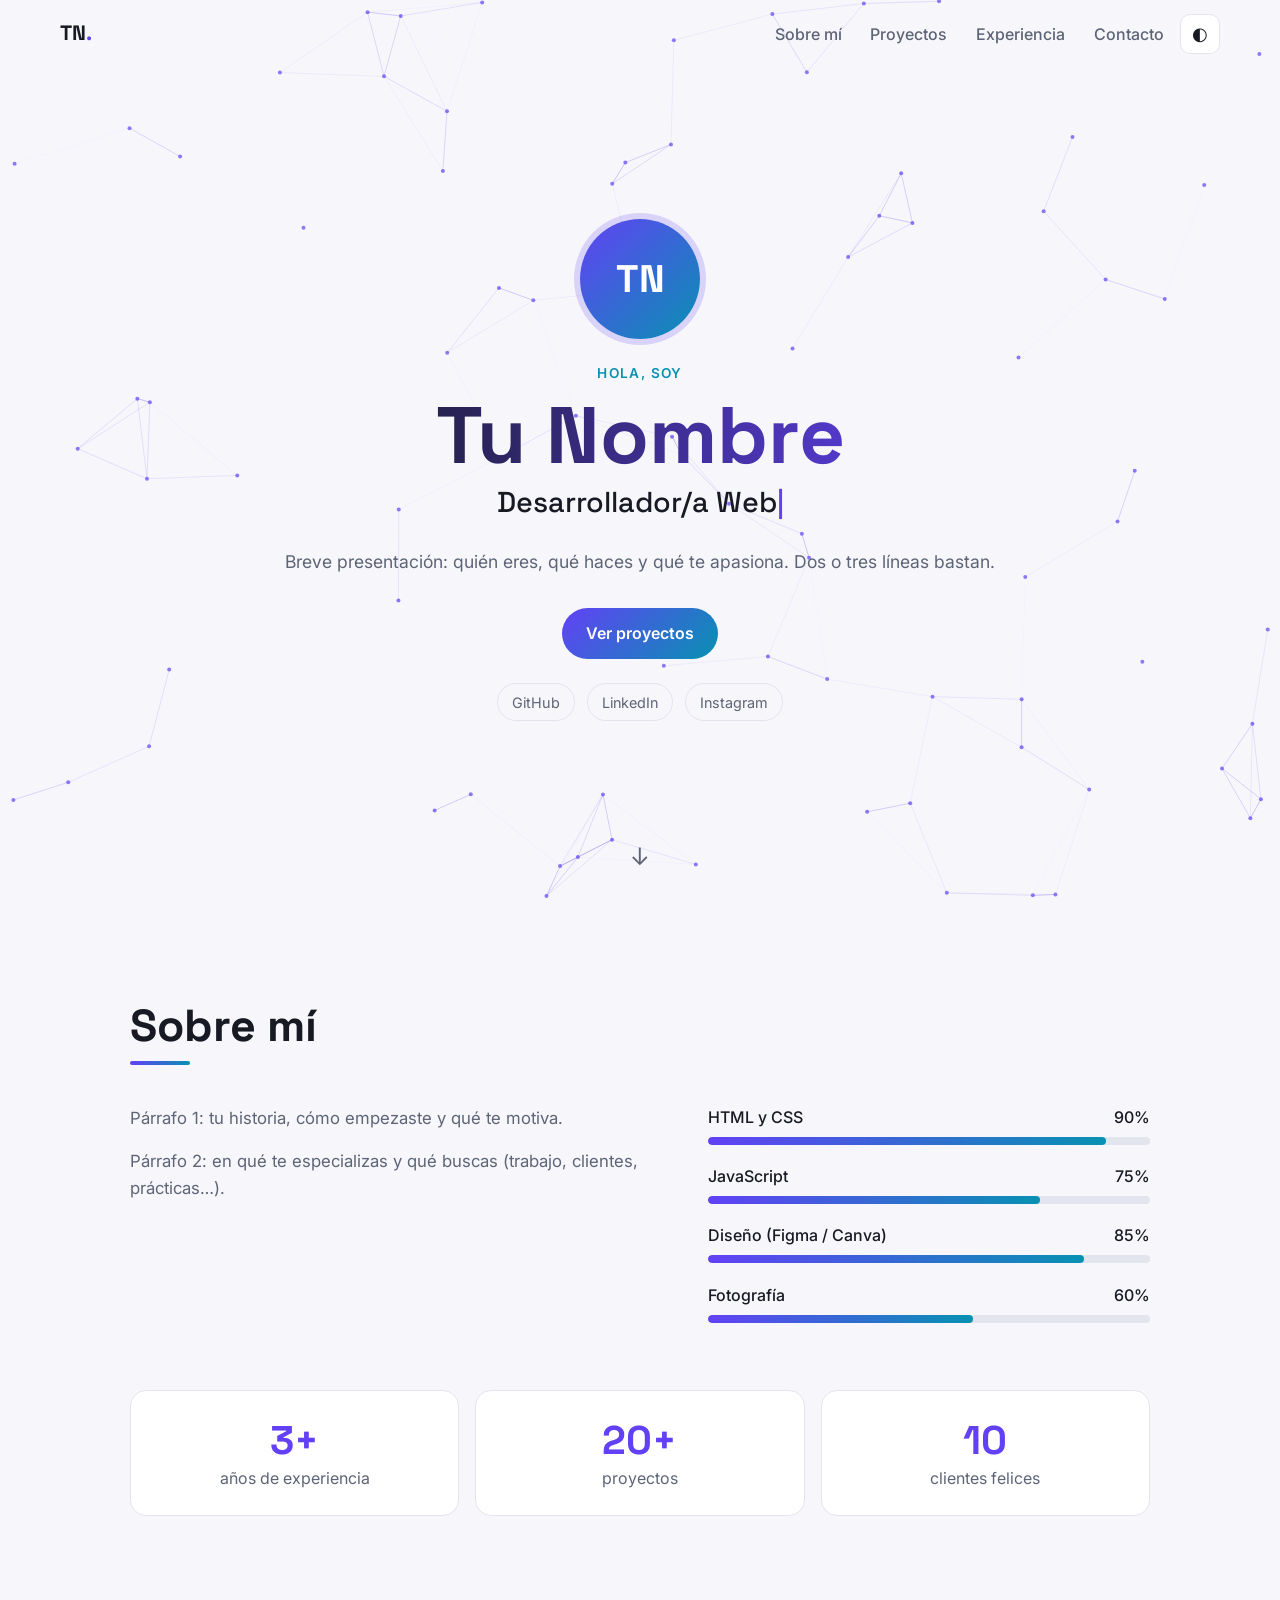
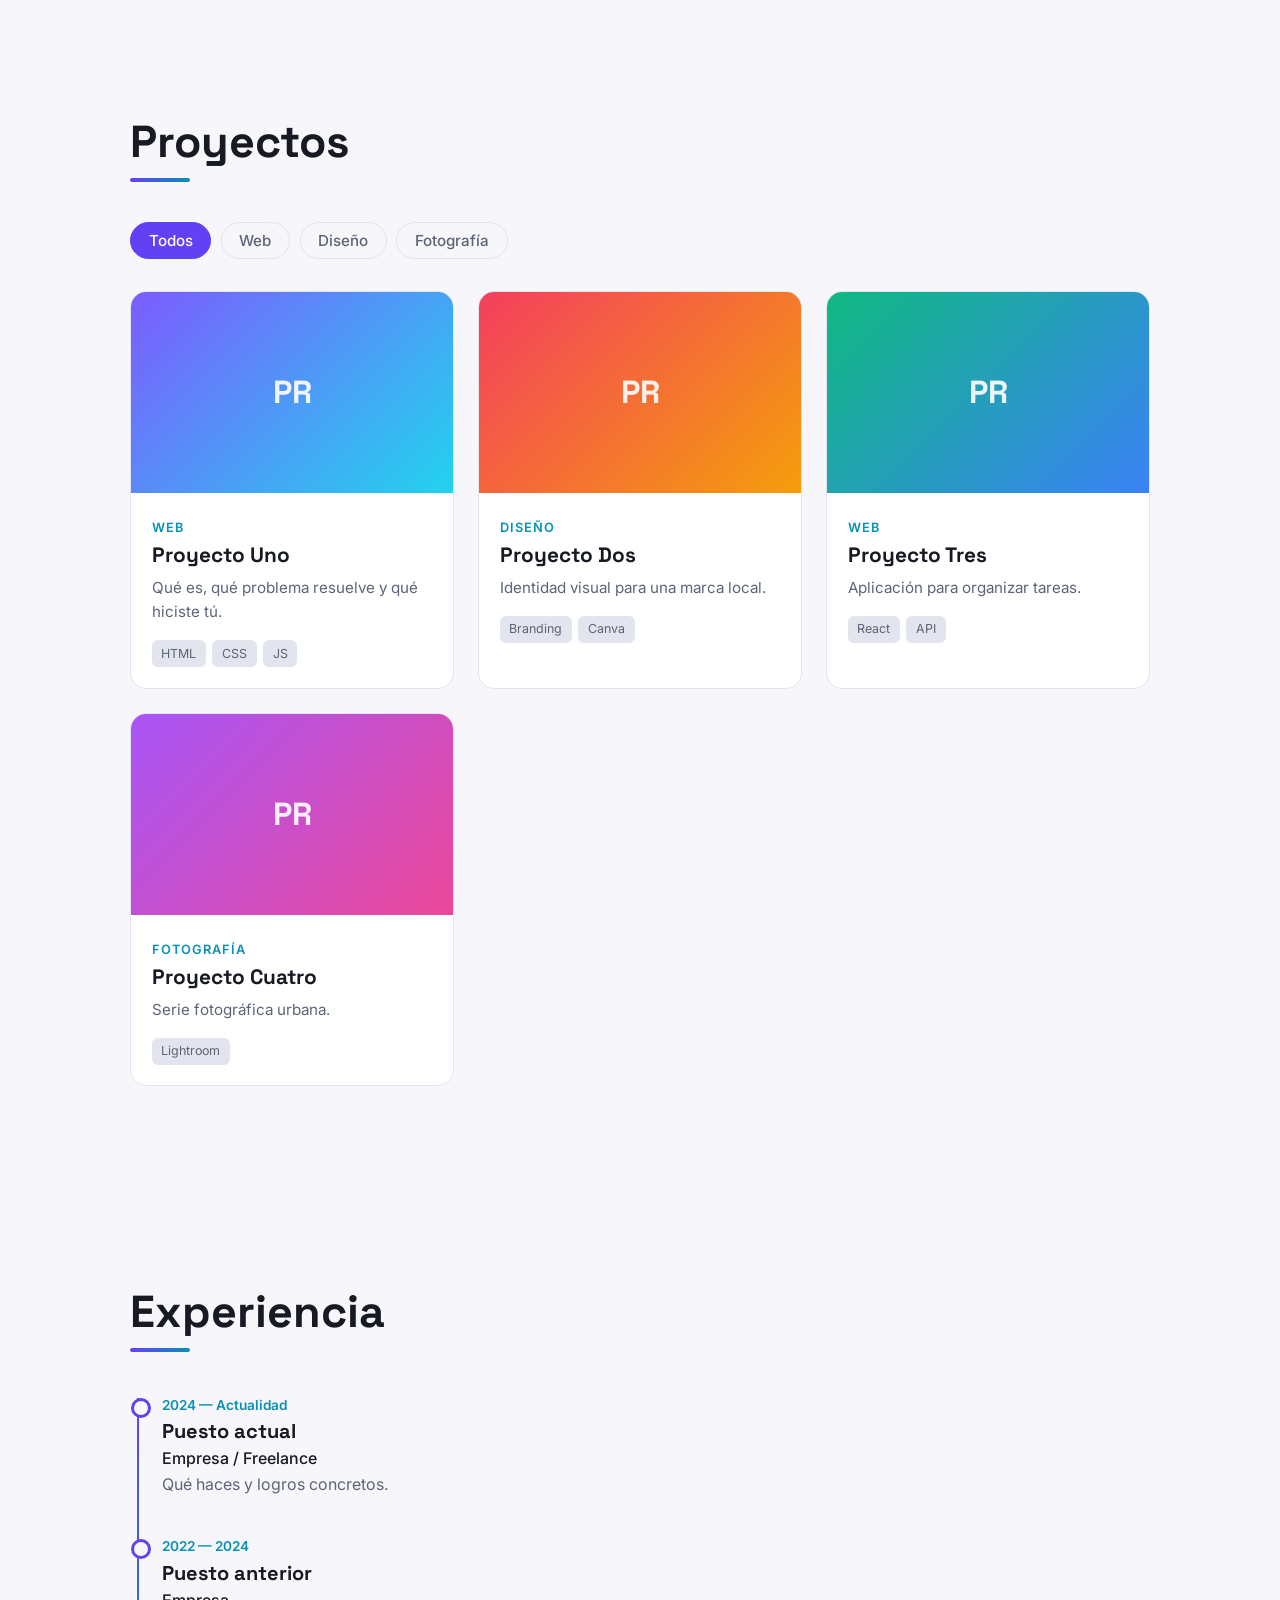
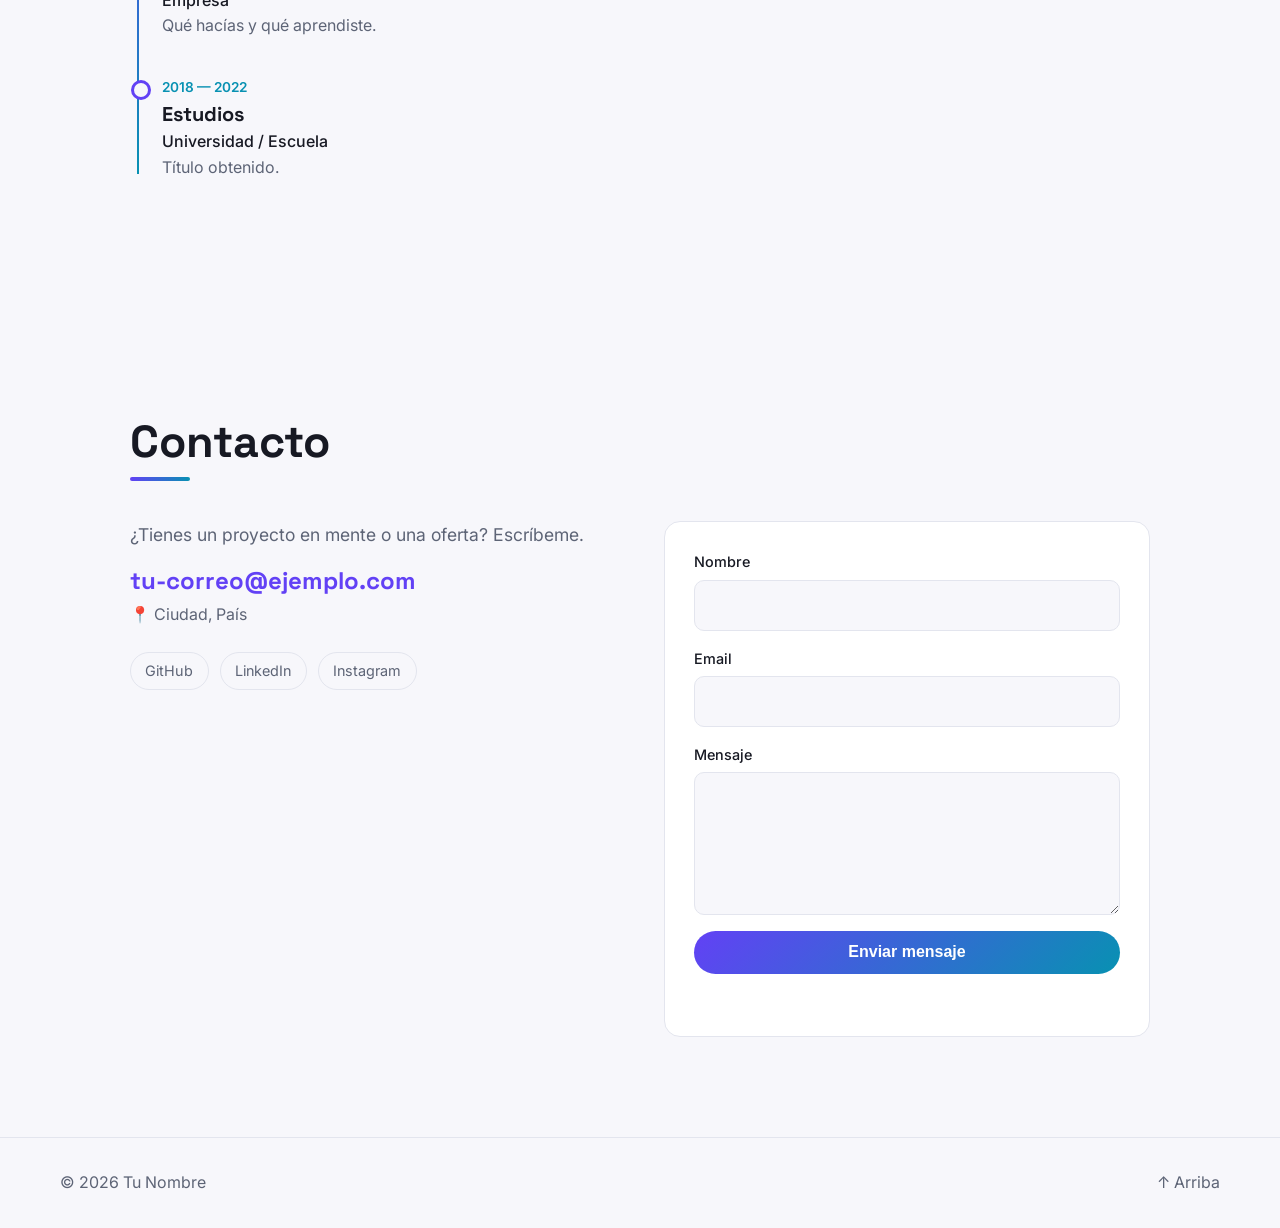
==== index.html @ 499dc5d8 "Arreglar nombres de archivos para GitHub Pages Co-Authored-By: Claude Opus 5.5 <noreply@anthropic.co" ====
<!doctype html>
<html lang="es">
<head>
  <meta charset="utf-8">
  <meta name="viewport" content="width=device-width, initial-scale=1">
  <title>Portfolio</title>
  <meta name="description" content="Portfolio personal">
  <link rel="preconnect" href="https://fonts.googleapis.com">
  <link rel="preconnect" href="https://fonts.gstatic.com" crossorigin>
  <link href="https://fonts.googleapis.com/css2?family=Space+Grotesk:wght@500;700&family=Inter:wght@400;500;600&display=swap" rel="stylesheet">
  <link rel="stylesheet" href="style.css">
</head>
<body>
  <div class="cursor-glow" aria-hidden="true"></div>
  <div class="progreso" aria-hidden="true"></div>

  <header class="nav">
    <a href="#inicio" class="logo" id="logo"></a>
    <nav>
      <button class="menu-btn" aria-label="Abrir menú" aria-expanded="false">☰</button>
      <ul class="links">
        <li><a href="#sobre">Sobre mí</a></li>
        <li><a href="#proyectos">Proyectos</a></li>
        <li><a href="#experiencia">Experiencia</a></li>
        <li><a href="#contacto">Contacto</a></li>
      </ul>
    </nav>
    <button class="tema" aria-label="Cambiar tema">◐</button>
  </header>

  <main>
    <section id="inicio" class="hero">
      <canvas id="particulas" aria-hidden="true"></canvas>
      <div class="hero-contenido">
        <div class="avatar" id="avatar"></div>
        <p class="saludo">Hola, soy</p>
        <h1 id="nombre"></h1>
        <h2 class="rol"><span id="escribiendo"></span><span class="cursor">|</span></h2>
        <p id="descripcion" class="lead"></p>
        <div class="botones">
          <a href="#proyectos" class="btn primario">Ver proyectos</a>
          <a href="#" id="btn-cv" class="btn" target="_blank" rel="noopener">Descargar CV</a>
        </div>
        <ul class="redes" id="redes-hero"></ul>
      </div>
      <a href="#sobre" class="scroll-abajo" aria-label="Bajar">↓</a>
    </section>

    <section id="sobre" class="seccion">
      <h2 class="titulo revelar">Sobre mí</h2>
      <div class="sobre-grid">
        <div id="sobre-texto" class="revelar"></div>
        <div class="habilidades revelar" id="habilidades"></div>
      </div>
      <div class="cifras" id="cifras"></div>
    </section>

    <section id="proyectos" class="seccion">
      <h2 class="titulo revelar">Proyectos</h2>
      <div class="filtros revelar" id="filtros"></div>
      <div class="proyectos" id="lista-proyectos"></div>
    </section>

    <section id="experiencia" class="seccion">
      <h2 class="titulo revelar">Experiencia</h2>
      <ol class="linea-tiempo" id="linea-tiempo"></ol>
    </section>

    <section id="contacto" class="seccion">
      <h2 class="titulo revelar">Contacto</h2>
      <div class="contacto-grid">
        <div class="revelar">
          <p class="lead">¿Tienes un proyecto en mente o una oferta? Escríbeme.</p>
          <p><a id="email-link" class="email"></a></p>
          <p id="ubicacion" class="muted"></p>
          <ul class="redes" id="redes-contacto"></ul>
        </div>
        <form id="formulario" class="formulario revelar">
          <label>Nombre<input name="nombre" required></label>
          <label>Email<input name="email" type="email" required></label>
          <label>Mensaje<textarea name="mensaje" rows="5" required></textarea></label>
          <button class="btn primario" type="submit">Enviar mensaje</button>
          <p class="estado" id="estado" role="status"></p>
        </form>
      </div>
    </section>
  </main>

  <footer class="pie">
    <p>© <span id="anio"></span> <span id="pie-nombre"></span></p>
    <a href="#inicio" aria-label="Volver arriba">↑ Arriba</a>
  </footer>

  <div class="modal" id="modal" hidden>
    <div class="modal-caja" role="dialog" aria-modal="true">
      <button class="cerrar" aria-label="Cerrar">✕</button>
      <div id="modal-contenido"></div>
    </div>
  </div>

  <script src="datos.js"></script>
  <script src="main.js"></script>
</body>
</html>
---- style.css ----
:root {
  --fondo: #0d0f14;
  --fondo-2: #151821;
  --borde: #262a36;
  --texto: #e8eaf0;
  --muted: #9aa0b0;
  --acento: #7c5cff;
  --acento-2: #22d3ee;
  --sombra: 0 10px 30px rgba(0, 0, 0, .35);
  --radio: 16px;
}
:root[data-theme="light"] {
  --fondo: #f7f7fb;
  --fondo-2: #ffffff;
  --borde: #e3e5ee;
  --texto: #171923;
  --muted: #5d6476;
  --acento: #6241f5;
  --acento-2: #0891b2;
  --sombra: 0 10px 30px rgba(20, 20, 60, .08);
}

* { box-sizing: border-box; margin: 0; padding: 0; }
html { scroll-behavior: smooth; scroll-padding-top: 70px; }
body {
  font-family: "Inter", system-ui, sans-serif;
  background: var(--fondo);
  color: var(--texto);
  line-height: 1.6;
  overflow-x: hidden;
  transition: background .3s, color .3s;
}
a { color: inherit; text-decoration: none; }
img { max-width: 100%; display: block; }
h1, h2, h3, .logo { font-family: "Space Grotesk", sans-serif; line-height: 1.15; }
.muted { color: var(--muted); }
.lead { font-size: 1.1rem; color: var(--muted); }

/* Brillo que sigue al ratón */
.cursor-glow {
  position: fixed; width: 500px; height: 500px; border-radius: 50%;
  background: radial-gradient(circle, color-mix(in srgb, var(--acento) 18%, transparent), transparent 65%);
  pointer-events: none; transform: translate(-50%, -50%); z-index: 0;
  left: -500px; top: -500px; transition: opacity .3s;
}
.progreso {
  position: fixed; top: 0; left: 0; height: 3px; width: 0; z-index: 100;
  background: linear-gradient(90deg, var(--acento), var(--acento-2));
}

/* Navegación */
.nav {
  position: fixed; top: 0; left: 0; right: 0; z-index: 50;
  display: flex; align-items: center; justify-content: space-between; gap: 1rem;
  padding: .9rem clamp(16px, 5vw, 60px);
  transition: background .3s, box-shadow .3s;
}
.nav.solida {
  background: color-mix(in srgb, var(--fondo) 85%, transparent);
  backdrop-filter: blur(12px);
  box-shadow: 0 1px 0 var(--borde);
}
.logo { font-weight: 700; font-size: 1.3rem; }
.logo span { color: var(--acento); }
.links { display: flex; gap: 1.8rem; list-style: none; }
.links a { color: var(--muted); font-weight: 500; position: relative; transition: color .2s; }
.links a::after {
  content: ""; position: absolute; left: 0; bottom: -4px; width: 0; height: 2px;
  background: var(--acento); transition: width .25s;
}
.links a:hover, .links a.activo { color: var(--texto); }
.links a:hover::after, .links a.activo::after { width: 100%; }
nav { margin-left: auto; }
.menu-btn, .tema {
  background: var(--fondo-2); border: 1px solid var(--borde); color: var(--texto);
  width: 40px; height: 40px; border-radius: 10px; cursor: pointer; font-size: 1.1rem;
}
.menu-btn { display: none; }

/* Portada */
.hero {
  min-height: 100vh; min-height: 100svh; position: relative;
  display: grid; place-items: center; text-align: center;
  padding: 100px 16px 60px;
}
#particulas { position: absolute; inset: 0; width: 100%; height: 100%; }
.hero-contenido { position: relative; max-width: 760px; z-index: 1; }
.avatar {
  width: 120px; height: 120px; margin: 0 auto 1.5rem; border-radius: 50%;
  display: grid; place-items: center; font: 700 2.4rem "Space Grotesk", sans-serif; color: #fff;
  background: linear-gradient(135deg, var(--acento), var(--acento-2));
  box-shadow: 0 0 0 6px color-mix(in srgb, var(--acento) 20%, transparent);
  overflow: hidden; animation: flotar 6s ease-in-out infinite;
}
.avatar img { width: 100%; height: 100%; object-fit: cover; }
@keyframes flotar { 50% { transform: translateY(-10px); } }
.saludo { color: var(--acento-2); font-weight: 600; letter-spacing: .1em; text-transform: uppercase; font-size: .85rem; }
.hero h1 {
  font-size: clamp(2.6rem, 8vw, 5rem); margin: .3rem 0;
  background: linear-gradient(90deg, var(--texto), var(--acento), var(--acento-2), var(--texto));
  background-size: 300% 100%;
  -webkit-background-clip: text; background-clip: text; color: transparent;
  animation: degradado 8s linear infinite;
}
@keyframes degradado { to { background-position: 300% 0; } }
.rol { font-size: clamp(1.2rem, 3.5vw, 1.8rem); font-weight: 500; color: var(--texto); min-height: 1.6em; margin-bottom: 1rem; }
.cursor { color: var(--acento); animation: parpadeo 1s steps(1) infinite; }
@keyframes parpadeo { 50% { opacity: 0; } }
.botones { display: flex; gap: 1rem; justify-content: center; flex-wrap: wrap; margin: 2rem 0 1.5rem; }
.btn {
  display: inline-block; padding: .8rem 1.5rem; border-radius: 999px; font-weight: 600;
  border: 1px solid var(--borde); background: var(--fondo-2); color: var(--texto);
  cursor: pointer; font-size: 1rem; transition: transform .2s, box-shadow .2s;
}
.btn:hover { transform: translateY(-2px); box-shadow: var(--sombra); }
.btn.primario { background: linear-gradient(135deg, var(--acento), var(--acento-2)); border: 0; color: #fff; }
.redes { display: flex; gap: .7rem; justify-content: center; flex-wrap: wrap; list-style: none; }
.redes a {
  display: inline-block; padding: .4rem .9rem; border: 1px solid var(--borde); border-radius: 999px;
  color: var(--muted); font-size: .9rem; transition: all .2s;
}
.redes a:hover { color: var(--texto); border-color: var(--acento); }
.scroll-abajo {
  position: absolute; bottom: 24px; left: 50%; translate: -50% 0; font-size: 1.5rem; color: var(--muted);
  animation: rebote 2s infinite;
}
@keyframes rebote { 50% { transform: translateY(8px); } }

/* Secciones */
.seccion { position: relative; max-width: 1100px; margin: 0 auto; padding: 100px clamp(16px, 5vw, 40px); }
.titulo { font-size: clamp(2rem, 5vw, 2.8rem); margin-bottom: 2.5rem; }
.titulo::after {
  content: ""; display: block; width: 60px; height: 4px; border-radius: 4px; margin-top: .6rem;
  background: linear-gradient(90deg, var(--acento), var(--acento-2));
}
.revelar { opacity: 0; transform: translateY(30px); transition: opacity .7s ease, transform .7s ease; }
.revelar.visible { opacity: 1; transform: none; }

.sobre-grid { display: grid; grid-template-columns: 1.2fr 1fr; gap: 3rem; }
#sobre-texto p { margin-bottom: 1rem; color: var(--muted); font-size: 1.05rem; }
.habilidad { margin-bottom: 1.2rem; }
.habilidad-cab { display: flex; justify-content: space-between; font-weight: 500; margin-bottom: .4rem; }
.barra { height: 8px; background: var(--borde); border-radius: 8px; overflow: hidden; }
.barra span {
  display: block; height: 100%; width: 0; border-radius: 8px;
  background: linear-gradient(90deg, var(--acento), var(--acento-2));
  transition: width 1.4s cubic-bezier(.2, .8, .2, 1);
}
.cifras { display: grid; grid-template-columns: repeat(auto-fit, minmax(180px, 1fr)); gap: 1rem; margin-top: 3rem; }
.cifra {
  background: var(--fondo-2); border: 1px solid var(--borde); border-radius: var(--radio);
  padding: 1.5rem; text-align: center;
}
.cifra strong { display: block; font: 700 2.5rem "Space Grotesk", sans-serif; color: var(--acento); }
.cifra span { color: var(--muted); }

/* Proyectos */
.filtros { display: flex; gap: .6rem; flex-wrap: wrap; margin-bottom: 2rem; }
.filtro {
  padding: .5rem 1.1rem; border-radius: 999px; border: 1px solid var(--borde);
  background: transparent; color: var(--muted); cursor: pointer; font: 500 .95rem "Inter", sans-serif; transition: all .2s;
}
.filtro:hover { color: var(--texto); }
.filtro.activo { background: var(--acento); border-color: var(--acento); color: #fff; }
.proyectos { display: grid; grid-template-columns: repeat(auto-fill, minmax(300px, 1fr)); gap: 1.5rem; }
.tarjeta {
  background: var(--fondo-2); border: 1px solid var(--borde); border-radius: var(--radio);
  overflow: hidden; cursor: pointer; transition: transform .3s, box-shadow .3s, border-color .3s, opacity .4s;
  transform-style: preserve-3d;
}
.tarjeta:hover { box-shadow: var(--sombra); border-color: color-mix(in srgb, var(--acento) 50%, var(--borde)); }
.tarjeta.oculta { display: none; }
.tarjeta-img { aspect-ratio: 16 / 10; overflow: hidden; position: relative; }
.tarjeta-img img { width: 100%; height: 100%; object-fit: cover; transition: transform .5s; }
.tarjeta:hover .tarjeta-img img { transform: scale(1.06); }
.placeholder {
  width: 100%; height: 100%; display: grid; place-items: center;
  font: 700 2rem "Space Grotesk", sans-serif; color: rgba(255,255,255,.9);
}
.tarjeta-cuerpo { padding: 1.3rem; }
.tarjeta-cuerpo .cat { font-size: .8rem; color: var(--acento-2); font-weight: 600; text-transform: uppercase; letter-spacing: .08em; }
.tarjeta-cuerpo h3 { font-size: 1.3rem; margin: .3rem 0 .5rem; }
.tarjeta-cuerpo p { color: var(--muted); font-size: .95rem; }
.etiquetas { display: flex; gap: .4rem; flex-wrap: wrap; margin-top: 1rem; list-style: none; }
.etiquetas li { font-size: .78rem; padding: .2rem .6rem; border-radius: 6px; background: var(--borde); color: var(--muted); }

/* Línea de tiempo */
.linea-tiempo { list-style: none; position: relative; padding-left: 2rem; }
.linea-tiempo::before {
  content: ""; position: absolute; left: 7px; top: 6px; bottom: 6px; width: 2px;
  background: linear-gradient(var(--acento), var(--acento-2));
}
.hito { position: relative; margin-bottom: 2.2rem; }
.hito::before {
  content: ""; position: absolute; left: calc(-2rem + 1px); top: 6px; width: 14px; height: 14px;
  border-radius: 50%; background: var(--fondo); border: 3px solid var(--acento);
}
.hito .fecha { font-size: .85rem; color: var(--acento-2); font-weight: 600; }
.hito h3 { font-size: 1.25rem; margin: .2rem 0; }
.hito .lugar { color: var(--texto); font-weight: 500; }
.hito p { color: var(--muted); }

/* Contacto */
.contacto-grid { display: grid; grid-template-columns: 1fr 1fr; gap: 3rem; }
.contacto-grid .redes { justify-content: flex-start; margin-top: 1.5rem; }
.email { font: 700 clamp(1.1rem, 3vw, 1.5rem) "Space Grotesk", sans-serif; color: var(--acento); word-break: break-all; margin: 1rem 0 .4rem; display: inline-block; }
.formulario { display: grid; gap: 1rem; background: var(--fondo-2); border: 1px solid var(--borde); padding: 1.8rem; border-radius: var(--radio); }
.formulario label { display: grid; gap: .4rem; font-weight: 500; font-size: .9rem; }
.formulario input, .formulario textarea {
  width: 100%; padding: .8rem 1rem; border-radius: 10px; border: 1px solid var(--borde);
  background: var(--fondo); color: var(--texto); font: inherit; resize: vertical;
}
.formulario input:focus, .formulario textarea:focus { outline: 2px solid var(--acento); border-color: transparent; }
.estado { font-size: .9rem; color: var(--acento-2); min-height: 1.2em; }

.pie {
  display: flex; justify-content: space-between; flex-wrap: wrap; gap: 1rem;
  padding: 2rem clamp(16px, 5vw, 60px); border-top: 1px solid var(--borde); color: var(--muted);
}

/* Modal */
.modal {
  position: fixed; inset: 0; z-index: 200; background: rgba(0,0,0,.65); backdrop-filter: blur(6px);
  display: grid; place-items: center; padding: 16px; animation: aparecer .25s;
}
.modal[hidden] { display: none; }
.modal-caja {
  background: var(--fondo-2); border: 1px solid var(--borde); border-radius: var(--radio);
  max-width: 700px; width: 100%; max-height: 90vh; overflow: auto; position: relative; animation: subir .3s;
}
.modal-caja .tarjeta-img { aspect-ratio: 16/9; }
.modal-caja .tarjeta-cuerpo { padding: 1.8rem; }
.modal-caja .botones { justify-content: flex-start; margin: 1.5rem 0 0; }
.cerrar {
  position: absolute; top: 12px; right: 12px; z-index: 2; width: 36px; height: 36px; border-radius: 50%;
  border: 0; background: rgba(0,0,0,.5); color: #fff; cursor: pointer; font-size: 1rem;
}
@keyframes aparecer { from { opacity: 0; } }
@keyframes subir { from { transform: translateY(30px); opacity: 0; } }

/* Móvil */
@media (max-width: 800px) {
  .menu-btn { display: block; }
  .links {
    position: absolute; top: 100%; left: 16px; right: 16px; flex-direction: column; gap: 0;
    background: var(--fondo-2); border: 1px solid var(--borde); border-radius: var(--radio);
    padding: .5rem; box-shadow: var(--sombra); display: none;
  }
  .links.abierto { display: flex; }
  .links a { display: block; padding: .8rem 1rem; }
  .links a::after { display: none; }
  .sobre-grid, .contacto-grid { grid-template-columns: 1fr; gap: 2rem; }
  .proyectos { grid-template-columns: 1fr; }
  .cursor-glow { display: none; }
}

@media (prefers-reduced-motion: reduce) {
  *, *::before, *::after { animation: none !important; transition: none !important; }
  .revelar { opacity: 1; transform: none; }
}
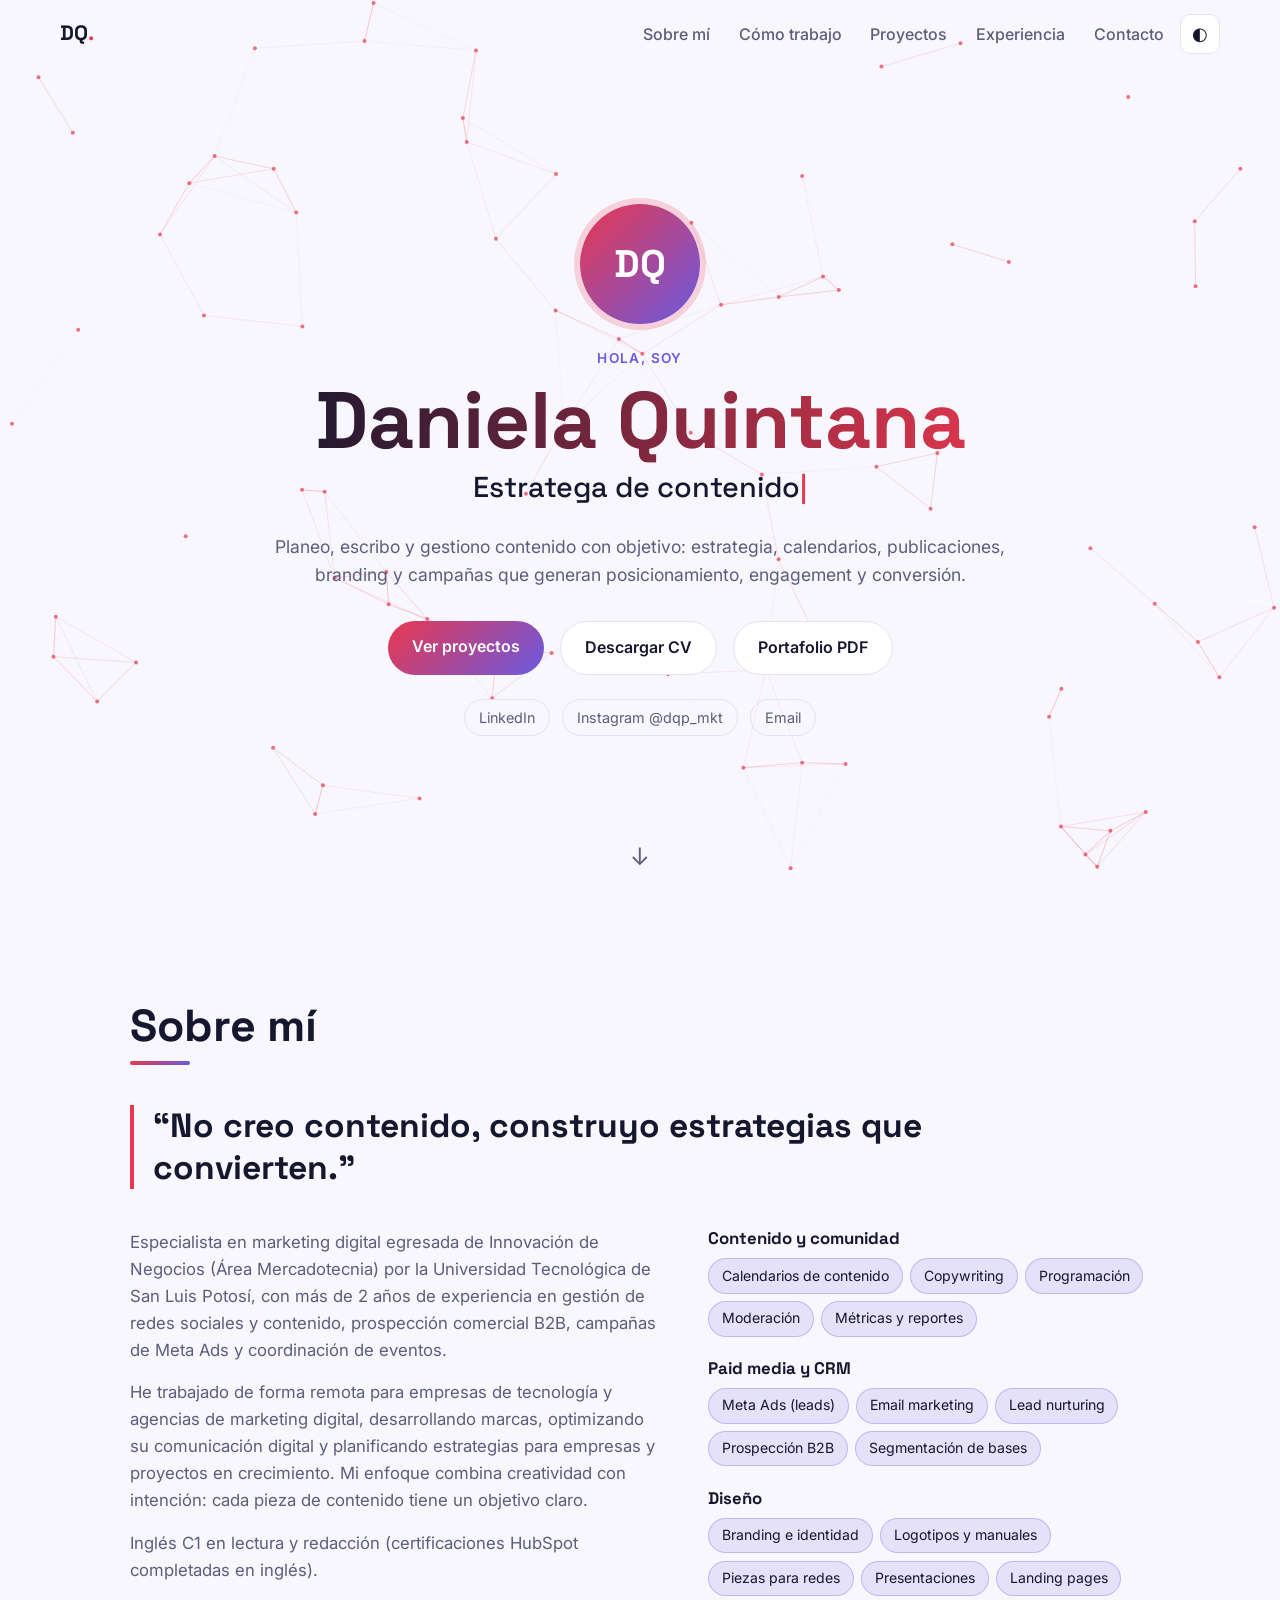
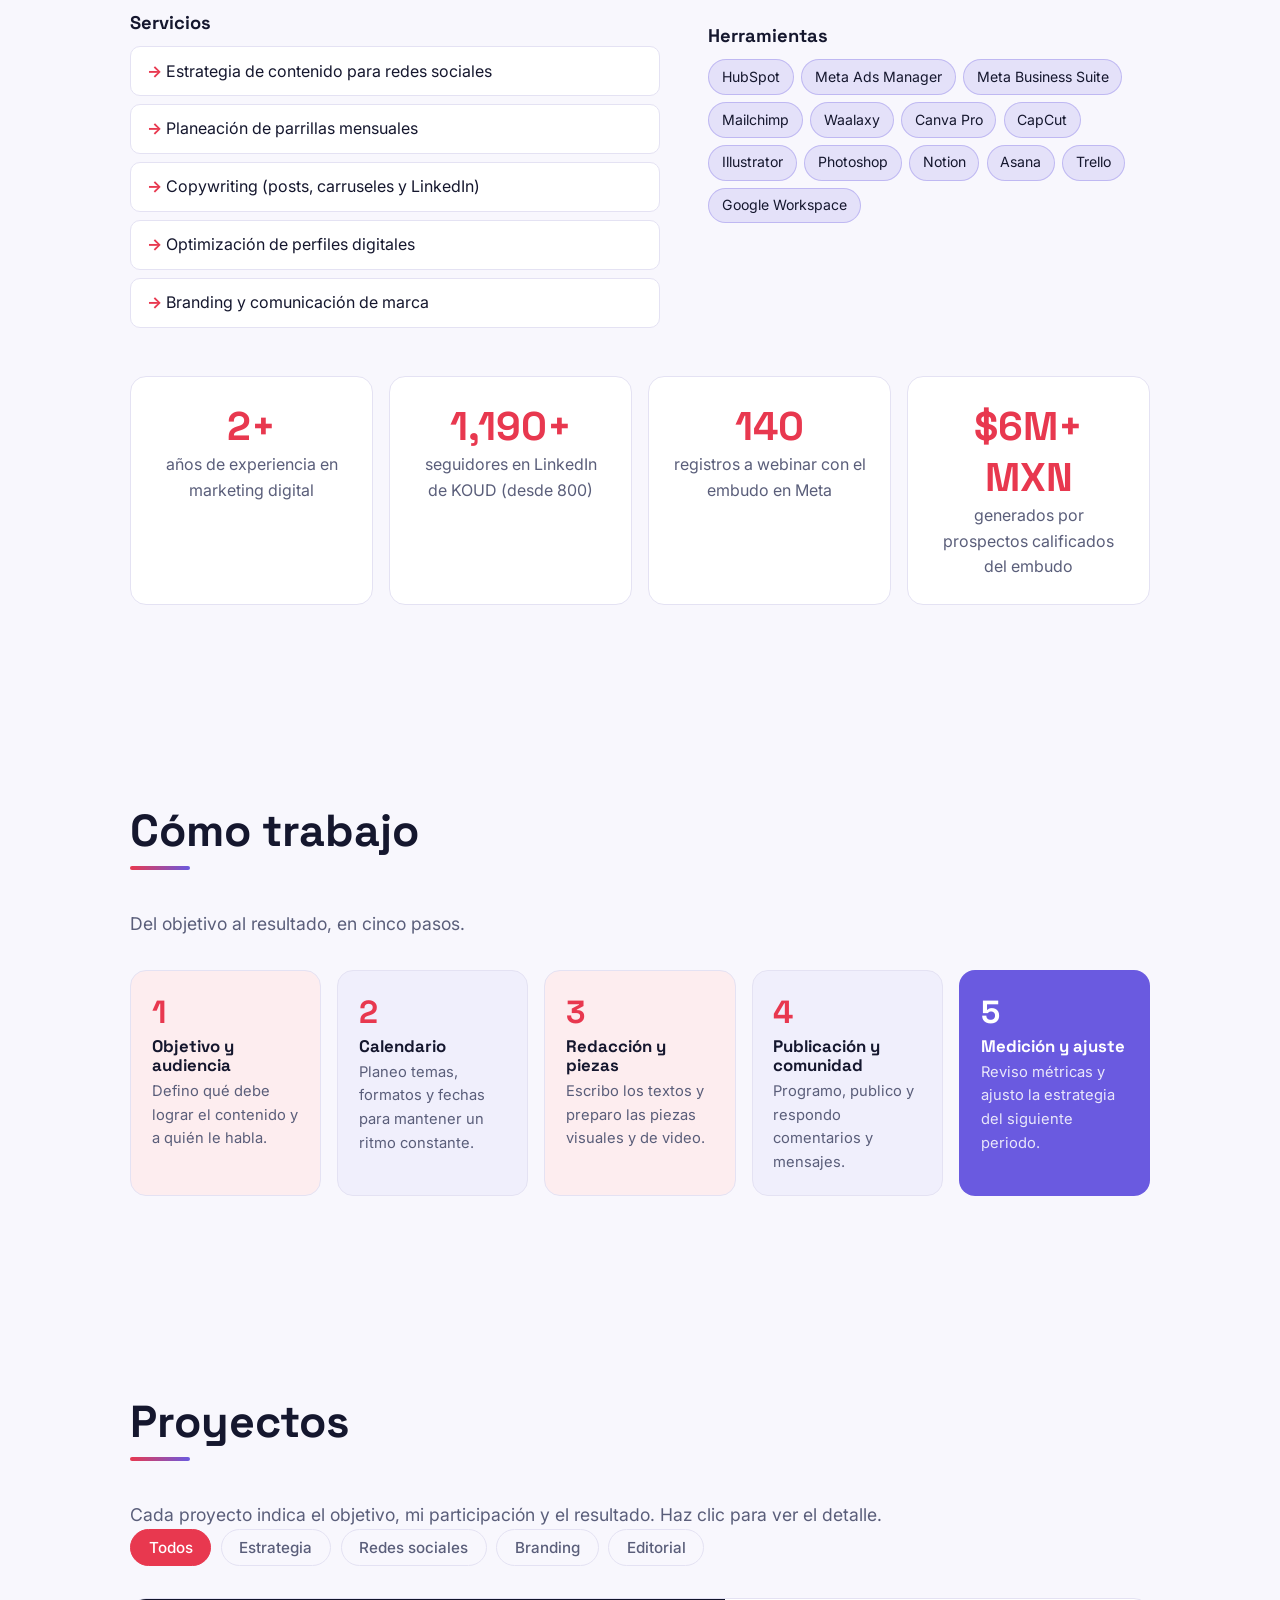
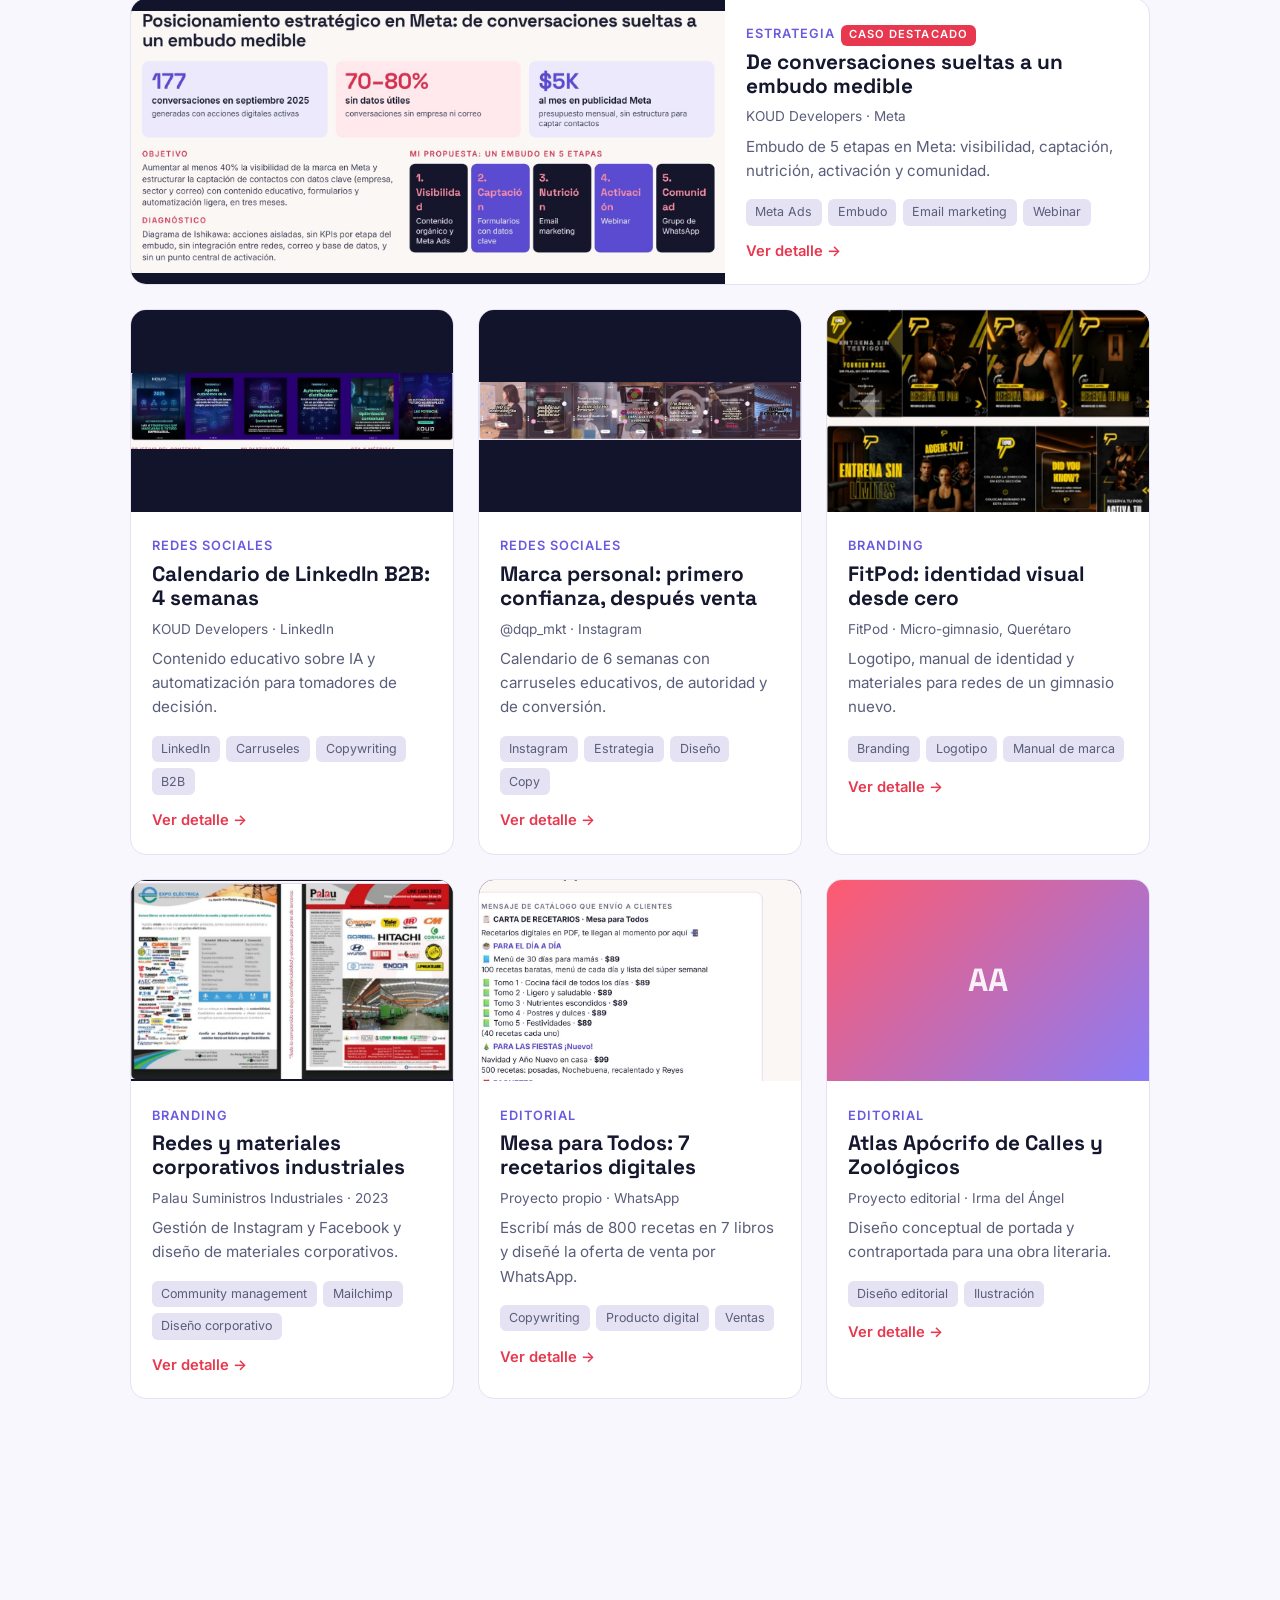
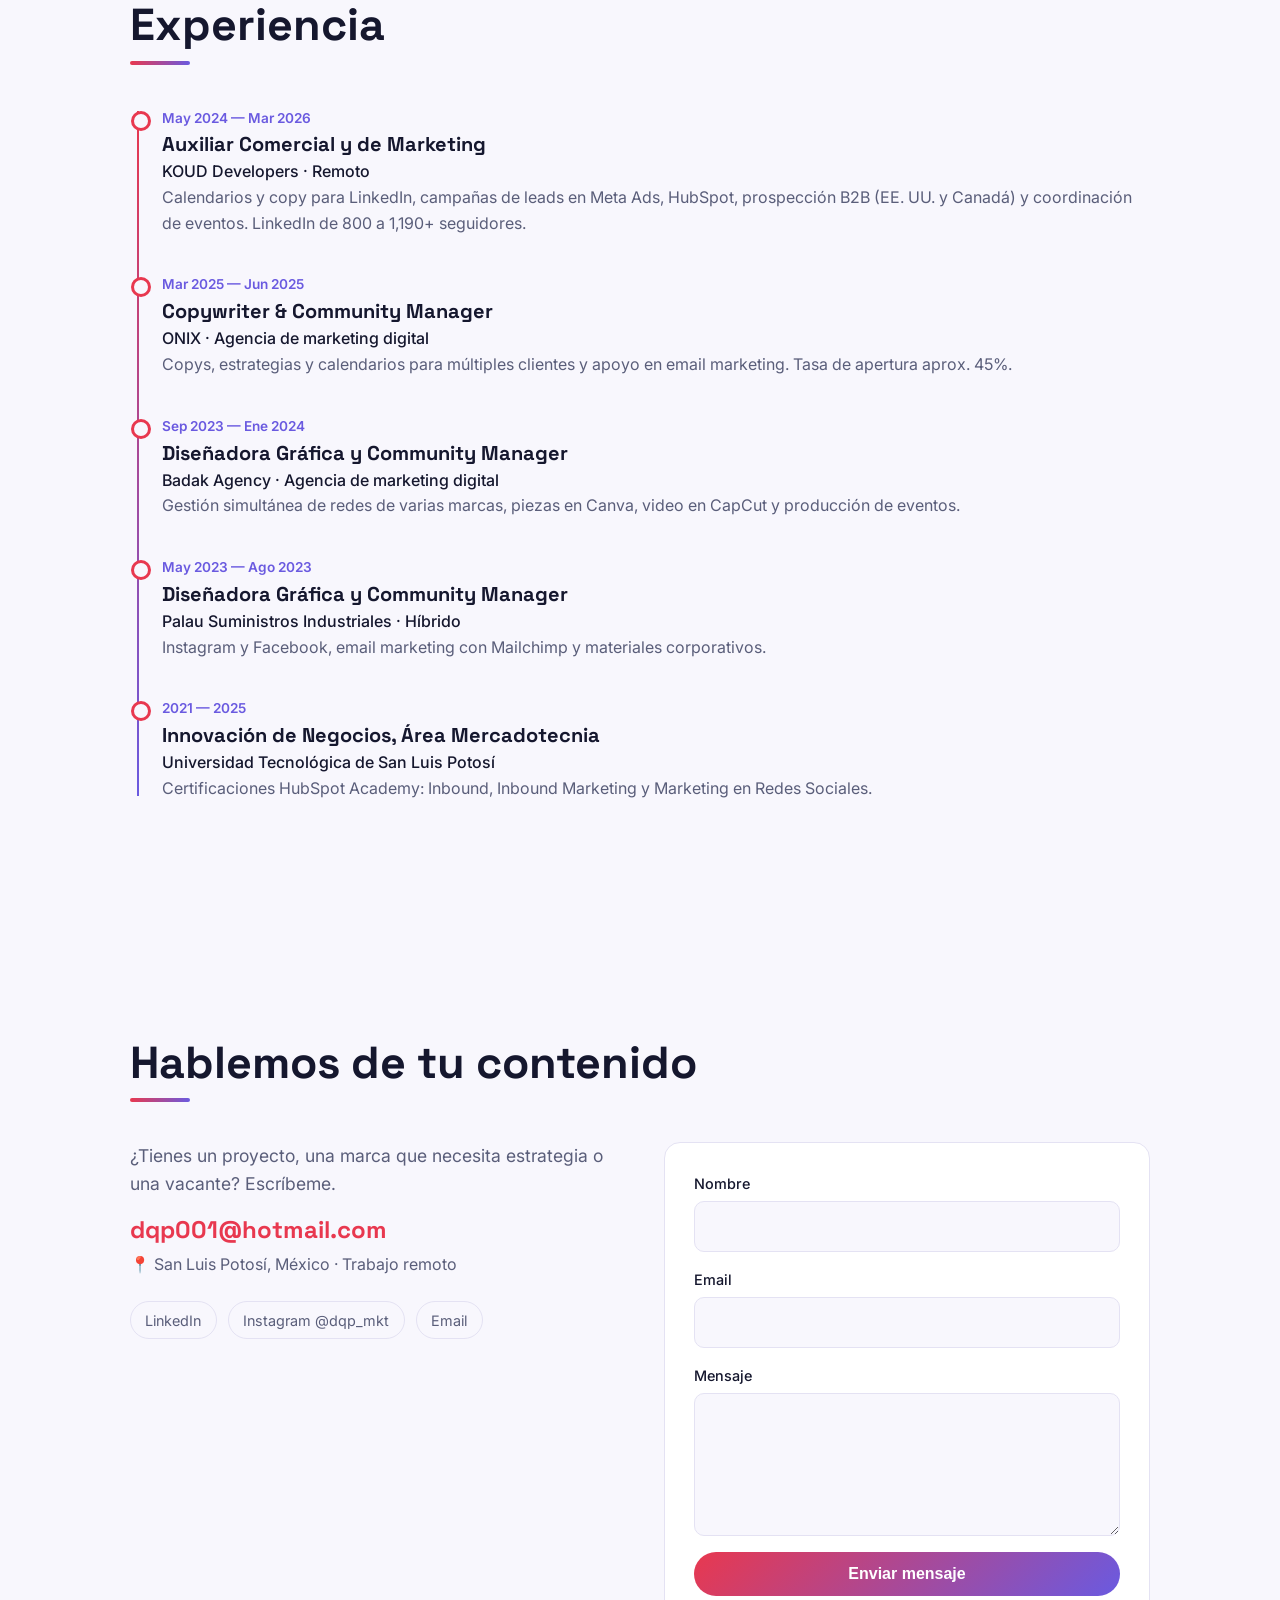
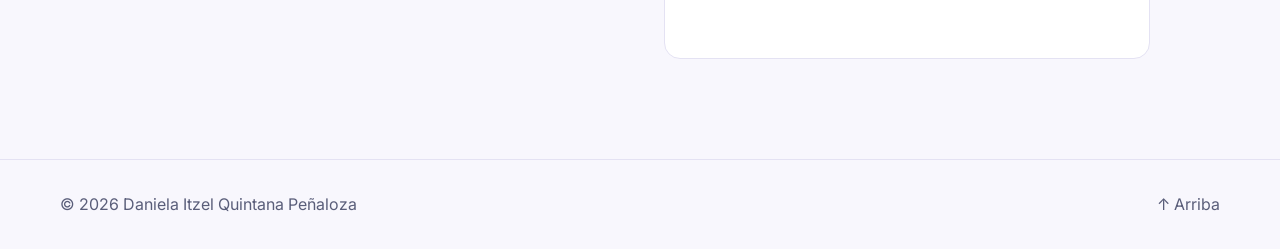
==== commit 8b4f36e7: "Portfolio con el contenido de Daniela Quintana Datos del CV y del portafolio, imágenes de proyectos," ====
--- a/index.html
+++ b/index.html
@@ -3,8 +3,12 @@
 <head>
   <meta charset="utf-8">
   <meta name="viewport" content="width=device-width, initial-scale=1">
-  <title>Portfolio</title>
-  <meta name="description" content="Portfolio personal">
+  <title>Daniela Quintana · Marketing y contenido</title>
+  <meta name="description" content="Portfolio de Daniela Quintana: estrategia de contenido, community management, branding y Meta Ads.">
+  <meta property="og:title" content="Daniela Quintana · Marketing y contenido">
+  <meta property="og:description" content="No creo contenido, construyo estrategias que convierten.">
+  <meta property="og:image" content="img/koud-tendencias.jpg">
+  <link rel="icon" href="data:image/svg+xml,<svg xmlns='http://www.w3.org/2000/svg' viewBox='0 0 100 100'><rect width='100' height='100' rx='30' fill='%23ff5a6e'/><text x='50' y='66' font-size='46' font-family='Arial' font-weight='700' text-anchor='middle' fill='white'>DQ</text></svg>">
   <link rel="preconnect" href="https://fonts.googleapis.com">
   <link rel="preconnect" href="https://fonts.gstatic.com" crossorigin>
   <link href="https://fonts.googleapis.com/css2?family=Space+Grotesk:wght@500;700&family=Inter:wght@400;500;600&display=swap" rel="stylesheet">
@@ -20,6 +24,7 @@
       <button class="menu-btn" aria-label="Abrir menú" aria-expanded="false">☰</button>
       <ul class="links">
         <li><a href="#sobre">Sobre mí</a></li>
+        <li><a href="#proceso">Cómo trabajo</a></li>
         <li><a href="#proyectos">Proyectos</a></li>
         <li><a href="#experiencia">Experiencia</a></li>
         <li><a href="#contacto">Contacto</a></li>
@@ -40,6 +45,7 @@
         <div class="botones">
           <a href="#proyectos" class="btn primario">Ver proyectos</a>
           <a href="#" id="btn-cv" class="btn" target="_blank" rel="noopener">Descargar CV</a>
+          <a href="#" id="btn-pdf" class="btn" target="_blank" rel="noopener">Portafolio PDF</a>
         </div>
         <ul class="redes" id="redes-hero"></ul>
       </div>
@@ -48,15 +54,31 @@
 
     <section id="sobre" class="seccion">
       <h2 class="titulo revelar">Sobre mí</h2>
+      <blockquote class="frase revelar" id="frase"></blockquote>
       <div class="sobre-grid">
-        <div id="sobre-texto" class="revelar"></div>
-        <div class="habilidades revelar" id="habilidades"></div>
+        <div class="revelar">
+          <div id="sobre-texto"></div>
+          <h3 class="subtitulo">Servicios</h3>
+          <ul class="servicios" id="servicios"></ul>
+        </div>
+        <div class="revelar">
+          <div id="habilidades"></div>
+          <h3 class="subtitulo">Herramientas</h3>
+          <ul class="chips" id="herramientas"></ul>
+        </div>
       </div>
       <div class="cifras" id="cifras"></div>
     </section>
 
+    <section id="proceso" class="seccion">
+      <h2 class="titulo revelar">Cómo trabajo</h2>
+      <p class="lead revelar">Del objetivo al resultado, en cinco pasos.</p>
+      <ol class="proceso" id="lista-proceso"></ol>
+    </section>
+
     <section id="proyectos" class="seccion">
       <h2 class="titulo revelar">Proyectos</h2>
+      <p class="lead revelar">Cada proyecto indica el objetivo, mi participación y el resultado. Haz clic para ver el detalle.</p>
       <div class="filtros revelar" id="filtros"></div>
       <div class="proyectos" id="lista-proyectos"></div>
     </section>
@@ -67,10 +89,10 @@
     </section>
 
     <section id="contacto" class="seccion">
-      <h2 class="titulo revelar">Contacto</h2>
+      <h2 class="titulo revelar">Hablemos de tu contenido</h2>
       <div class="contacto-grid">
         <div class="revelar">
-          <p class="lead">¿Tienes un proyecto en mente o una oferta? Escríbeme.</p>
+          <p class="lead">¿Tienes un proyecto, una marca que necesita estrategia o una vacante? Escríbeme.</p>
           <p><a id="email-link" class="email"></a></p>
           <p id="ubicacion" class="muted"></p>
           <ul class="redes" id="redes-contacto"></ul>
--- a/style.css
+++ b/style.css
@@ -1,22 +1,23 @@
 :root {
-  --fondo: #0d0f14;
-  --fondo-2: #151821;
-  --borde: #262a36;
-  --texto: #e8eaf0;
-  --muted: #9aa0b0;
-  --acento: #7c5cff;
-  --acento-2: #22d3ee;
+  --fondo: #0f1124;
+  --fondo-2: #181a33;
+  --borde: #2a2d4d;
+  --texto: #eef0fa;
+  --muted: #a3a7c4;
+  --acento: #ff5a6e;
+  --acento-2: #8b7cf6;
+  --suave: #eceafd;
   --sombra: 0 10px 30px rgba(0, 0, 0, .35);
   --radio: 16px;
 }
 :root[data-theme="light"] {
-  --fondo: #f7f7fb;
+  --fondo: #f8f7fd;
   --fondo-2: #ffffff;
-  --borde: #e3e5ee;
-  --texto: #171923;
-  --muted: #5d6476;
-  --acento: #6241f5;
-  --acento-2: #0891b2;
+  --borde: #e4e2f3;
+  --texto: #15172e;
+  --muted: #5a5e7a;
+  --acento: #e8384f;
+  --acento-2: #6a5ae0;
   --sombra: 0 10px 30px rgba(20, 20, 60, .08);
 }
 
@@ -170,8 +171,8 @@
 }
 .tarjeta:hover { box-shadow: var(--sombra); border-color: color-mix(in srgb, var(--acento) 50%, var(--borde)); }
 .tarjeta.oculta { display: none; }
-.tarjeta-img { aspect-ratio: 16 / 10; overflow: hidden; position: relative; }
-.tarjeta-img img { width: 100%; height: 100%; object-fit: cover; transition: transform .5s; }
+.tarjeta-img { aspect-ratio: 16 / 10; overflow: hidden; position: relative; background: #12142b; display: grid; place-items: center; }
+.tarjeta-img img { width: 100%; height: 100%; object-fit: contain; transition: transform .5s; }
 .tarjeta:hover .tarjeta-img img { transform: scale(1.06); }
 .placeholder {
   width: 100%; height: 100%; display: grid; place-items: center;
@@ -228,7 +229,14 @@
   background: var(--fondo-2); border: 1px solid var(--borde); border-radius: var(--radio);
   max-width: 700px; width: 100%; max-height: 90vh; overflow: auto; position: relative; animation: subir .3s;
 }
-.modal-caja .tarjeta-img { aspect-ratio: 16/9; }
+.modal-caja { max-width: 860px; }
+.modal-caja .tarjeta-img { aspect-ratio: auto; max-height: 60vh; }
+.modal-caja .tarjeta-img img { max-height: 60vh; }
+.galeria { display: grid; gap: .8rem; margin-top: 1.2rem; }
+.galeria img { border-radius: 10px; background: #12142b; }
+.bloque { margin-top: 1.1rem; }
+.bloque h4 { font: 600 .78rem "Inter", sans-serif; letter-spacing: .1em; text-transform: uppercase; color: var(--acento); margin-bottom: .25rem; }
+.bloque p { color: var(--muted); }
 .modal-caja .tarjeta-cuerpo { padding: 1.8rem; }
 .modal-caja .botones { justify-content: flex-start; margin: 1.5rem 0 0; }
 .cerrar {
@@ -258,3 +266,49 @@
   *, *::before, *::after { animation: none !important; transition: none !important; }
   .revelar { opacity: 1; transform: none; }
 }
+
+/* Añadidos */
+.frase {
+  font: 700 clamp(1.4rem, 3.5vw, 2.1rem) "Space Grotesk", sans-serif; line-height: 1.25;
+  margin-bottom: 2.5rem; padding-left: 1.2rem; border-left: 4px solid var(--acento); max-width: 820px;
+}
+.subtitulo { font-size: 1.15rem; margin: 1.8rem 0 .8rem; }
+.servicios { list-style: none; display: grid; gap: .5rem; }
+.servicios li { padding: .7rem 1rem; border-radius: 10px; background: var(--fondo-2); border: 1px solid var(--borde); }
+.servicios li::before { content: "→ "; color: var(--acento); font-weight: 700; }
+.grupo { margin-bottom: 1.4rem; }
+.grupo h3 { font-size: 1.05rem; margin-bottom: .6rem; }
+.chips { list-style: none; display: flex; flex-wrap: wrap; gap: .45rem; }
+.chips li {
+  padding: .35rem .8rem; border-radius: 999px; font-size: .88rem;
+  background: color-mix(in srgb, var(--acento-2) 14%, transparent); color: var(--texto);
+  border: 1px solid color-mix(in srgb, var(--acento-2) 30%, transparent);
+  transition: transform .2s, background .2s;
+}
+.chips li:hover { transform: translateY(-2px); background: color-mix(in srgb, var(--acento) 22%, transparent); }
+.cifra strong { font-size: clamp(1.9rem, 4vw, 2.5rem); }
+.proceso { list-style: none; display: grid; grid-template-columns: repeat(5, 1fr); gap: 1rem; margin-top: 2rem; counter-reset: paso; }
+.paso {
+  counter-increment: paso; padding: 1.3rem; border-radius: var(--radio);
+  background: color-mix(in srgb, var(--acento-2) 10%, var(--fondo-2)); border: 1px solid var(--borde);
+  transition: transform .3s, background .3s;
+}
+.paso:nth-child(odd) { background: color-mix(in srgb, var(--acento) 9%, var(--fondo-2)); }
+.paso:last-child { background: var(--acento-2); color: #fff; border-color: transparent; }
+.paso:last-child p { color: rgba(255,255,255,.85); }
+.paso:hover { transform: translateY(-6px); }
+.paso::before { content: counter(paso); display: block; font: 700 2rem "Space Grotesk", sans-serif; color: var(--acento); }
+.paso:last-child::before { color: #fff; }
+.paso h3 { font-size: 1.05rem; margin: .3rem 0; }
+.paso p { font-size: .92rem; color: var(--muted); }
+.tarjeta.destacada { grid-column: 1 / -1; display: grid; grid-template-columns: 1.4fr 1fr; }
+.tarjeta.destacada .tarjeta-img { aspect-ratio: auto; height: 100%; min-height: 260px; }
+.cliente { display: block; font-size: .85rem; color: var(--muted); margin-bottom: .4rem; }
+.insignia { display: inline-block; margin-left: .4rem; padding: .1rem .5rem; border-radius: 6px; background: var(--acento); color: #fff; font-size: .7rem; }
+.ver-mas { display: inline-block; margin-top: .9rem; font-weight: 600; color: var(--acento); font-size: .92rem; }
+@media (max-width: 900px) {
+  .proceso { grid-template-columns: 1fr 1fr; }
+  .tarjeta.destacada { grid-template-columns: 1fr; }
+  .tarjeta.destacada .tarjeta-img { min-height: 0; aspect-ratio: 16/10; }
+}
+@media (max-width: 520px) { .proceso { grid-template-columns: 1fr; } }
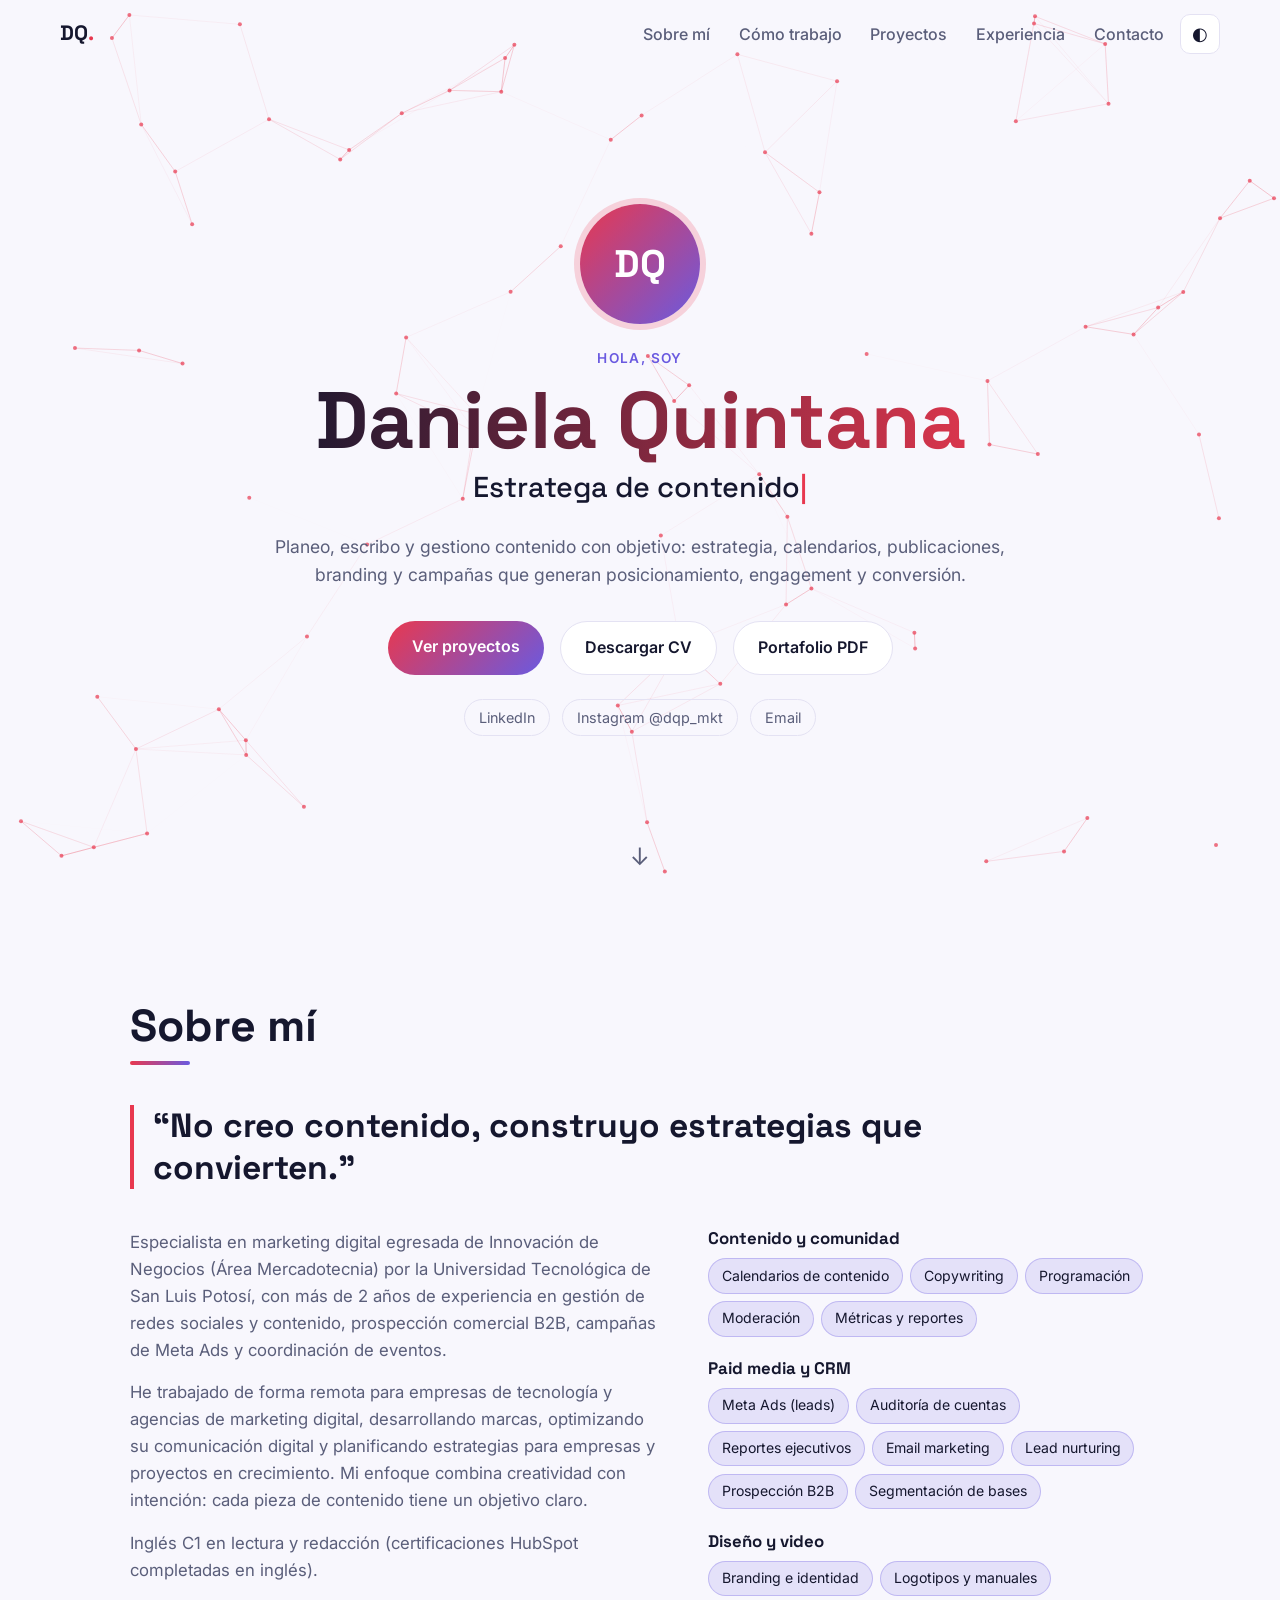
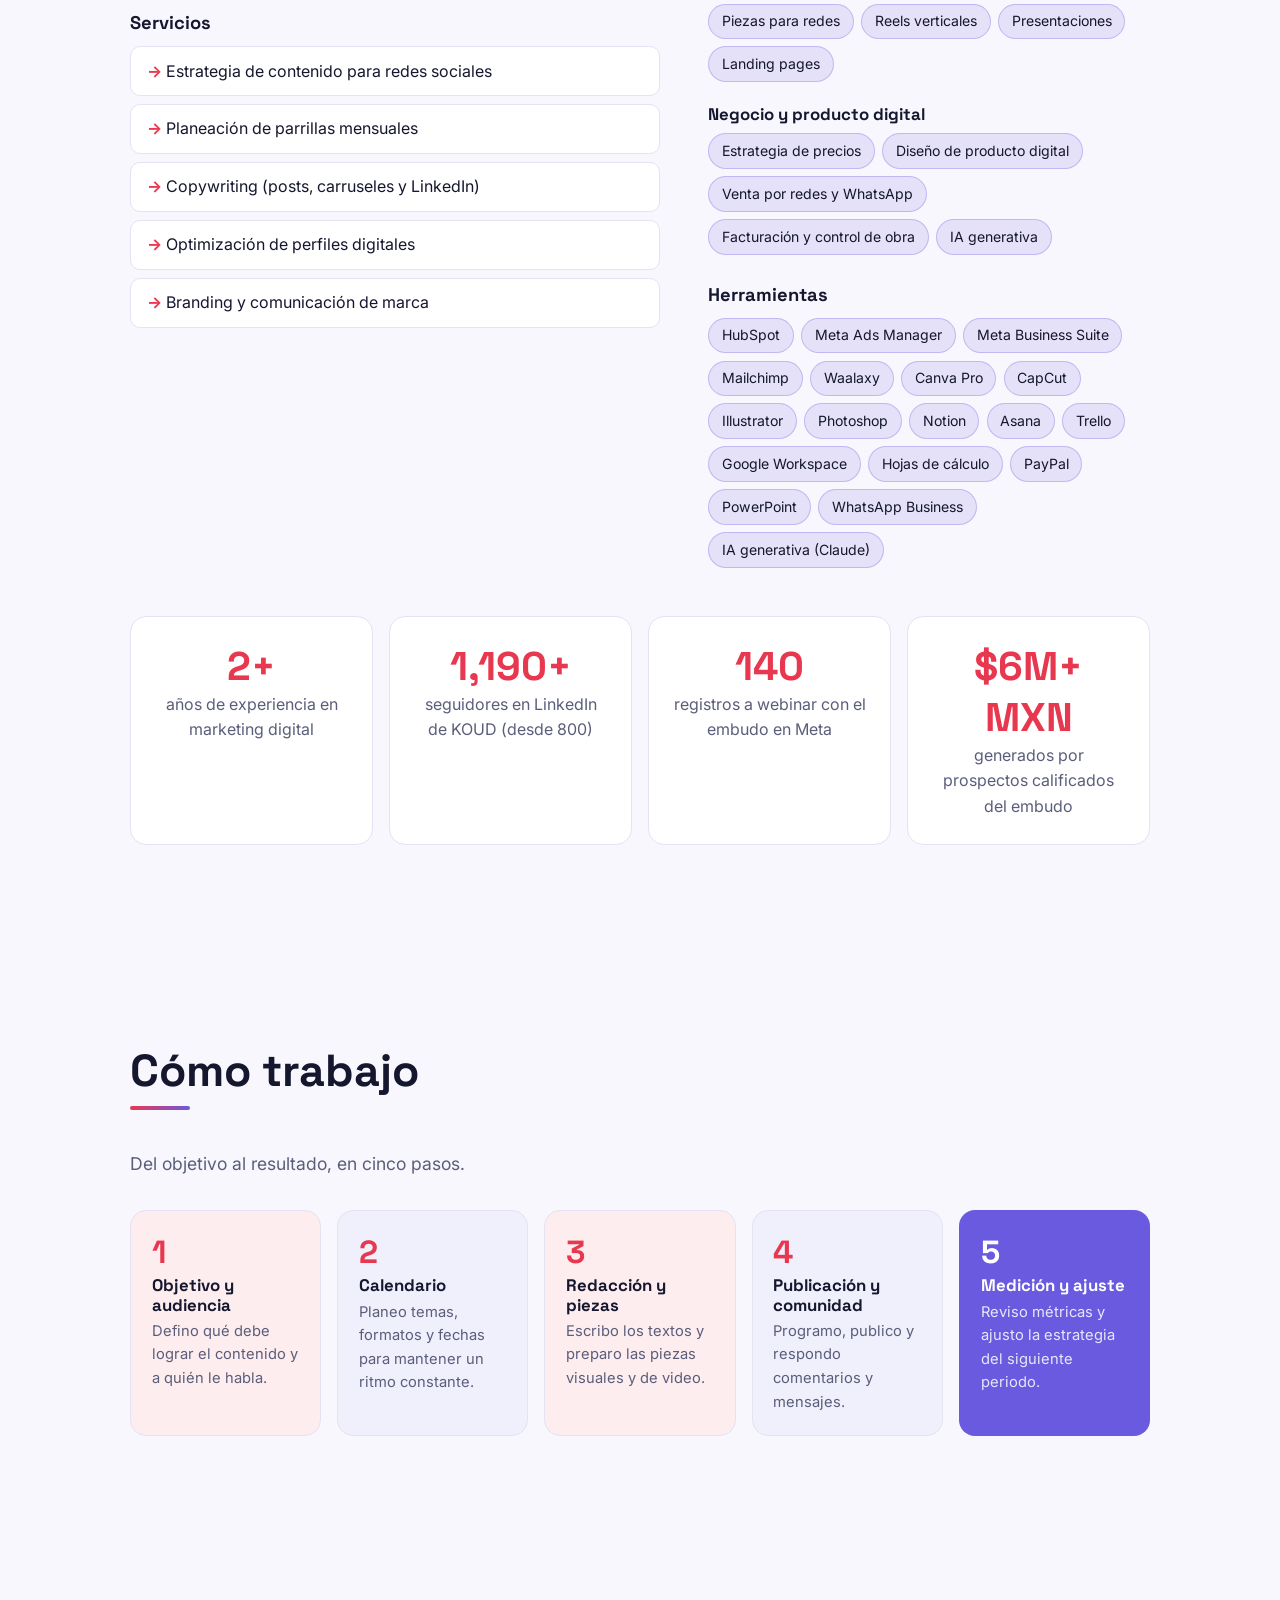
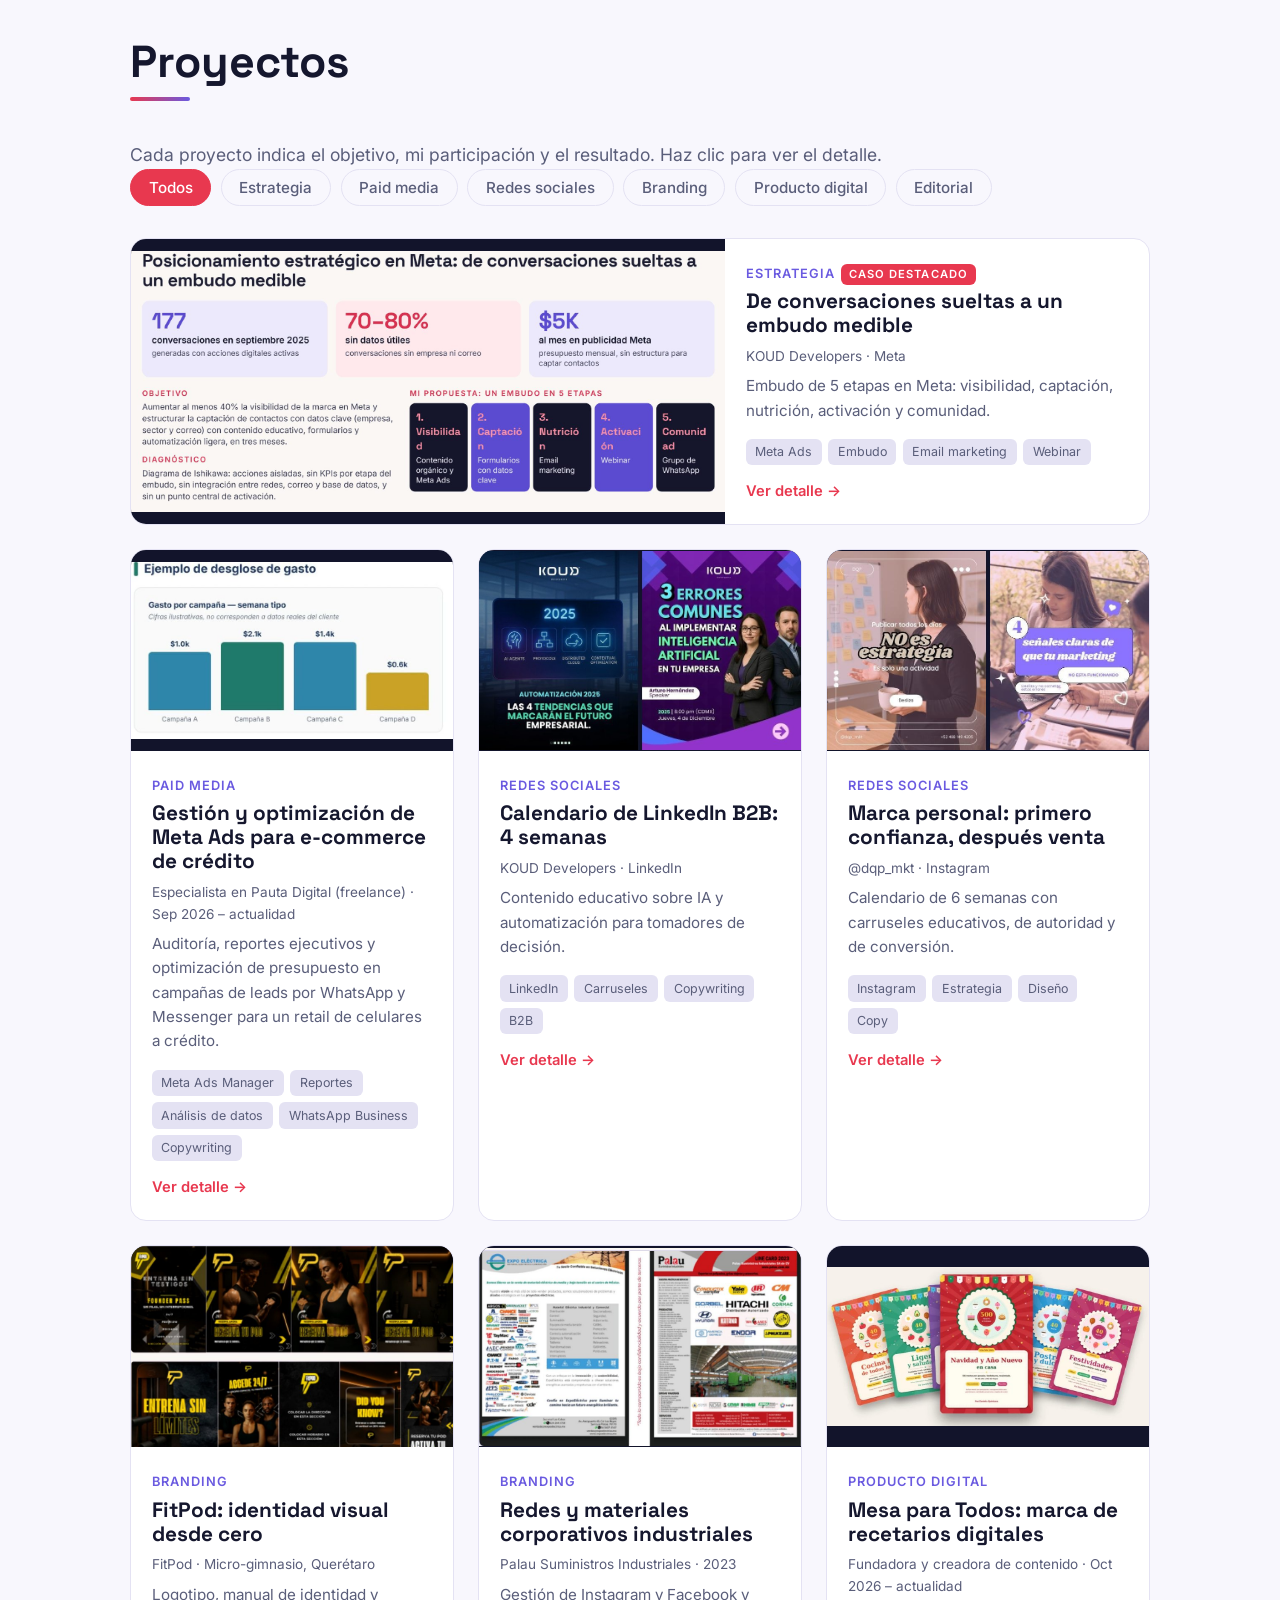
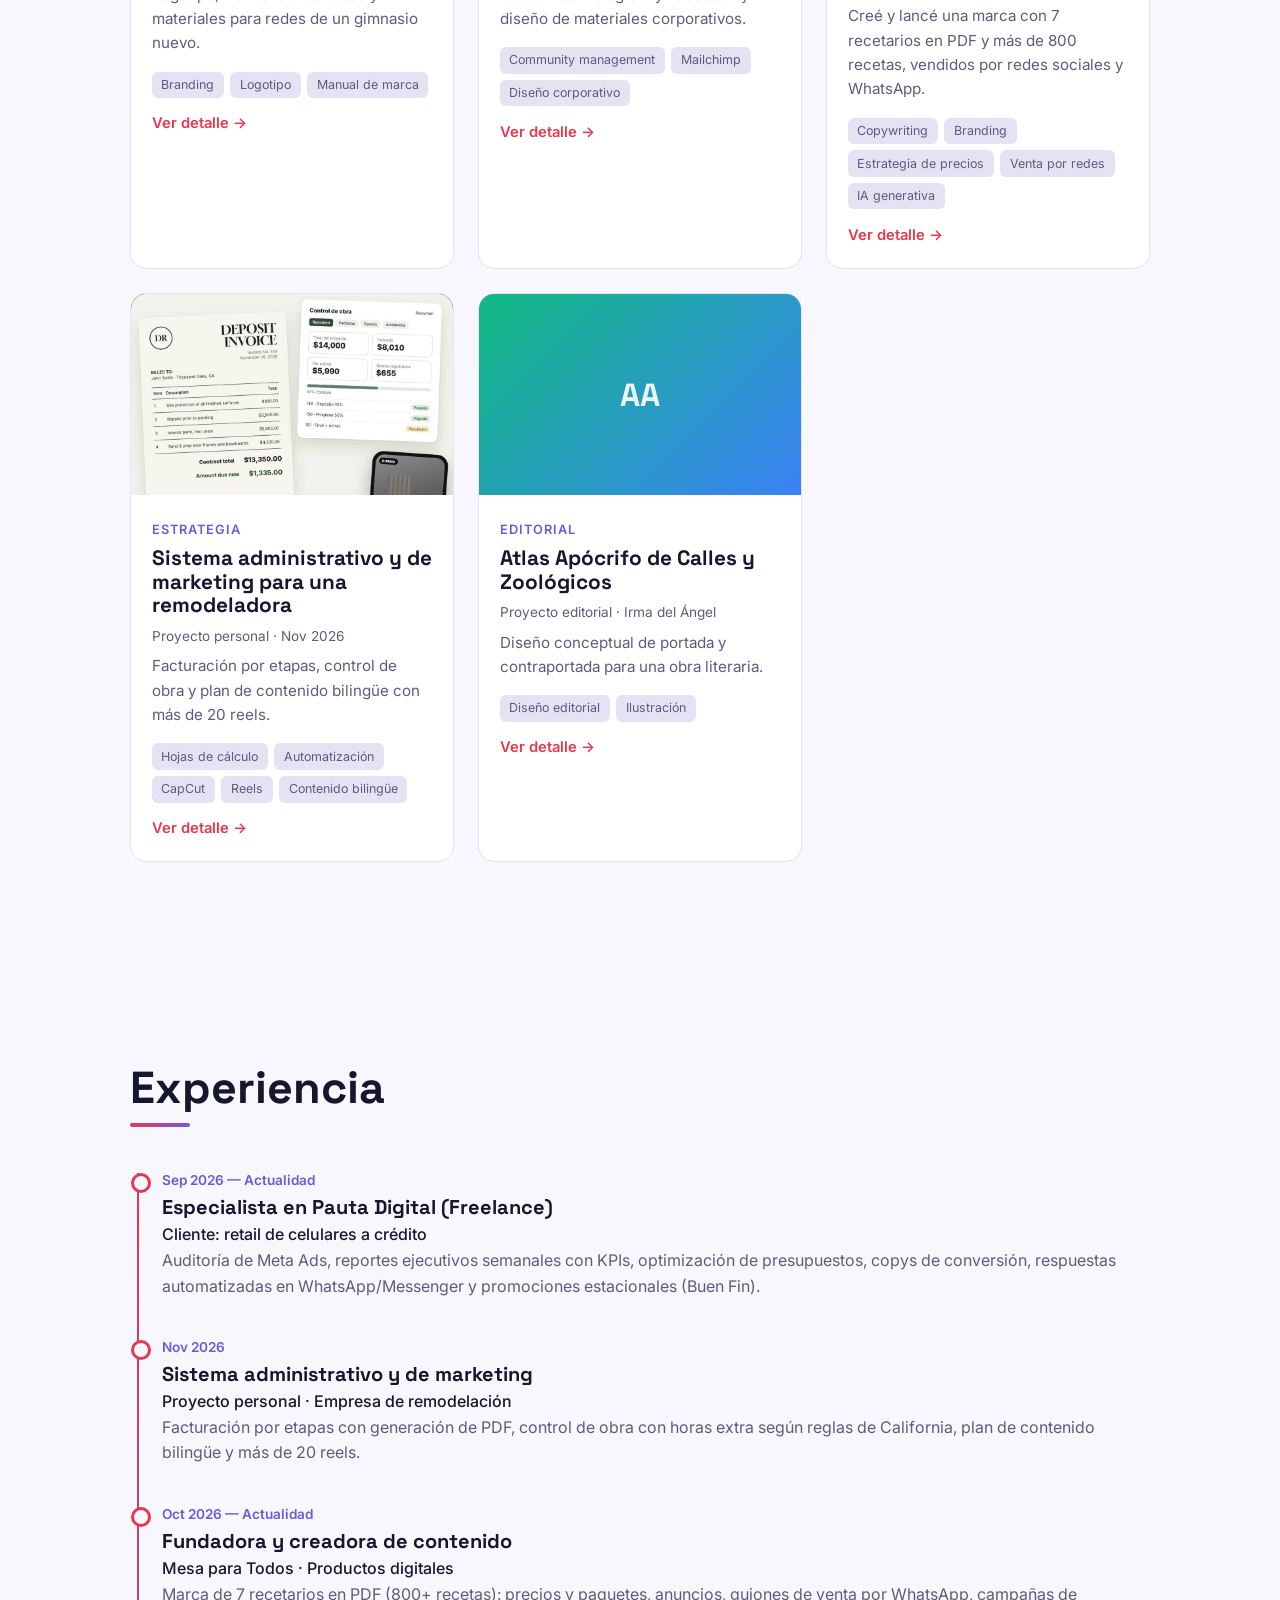
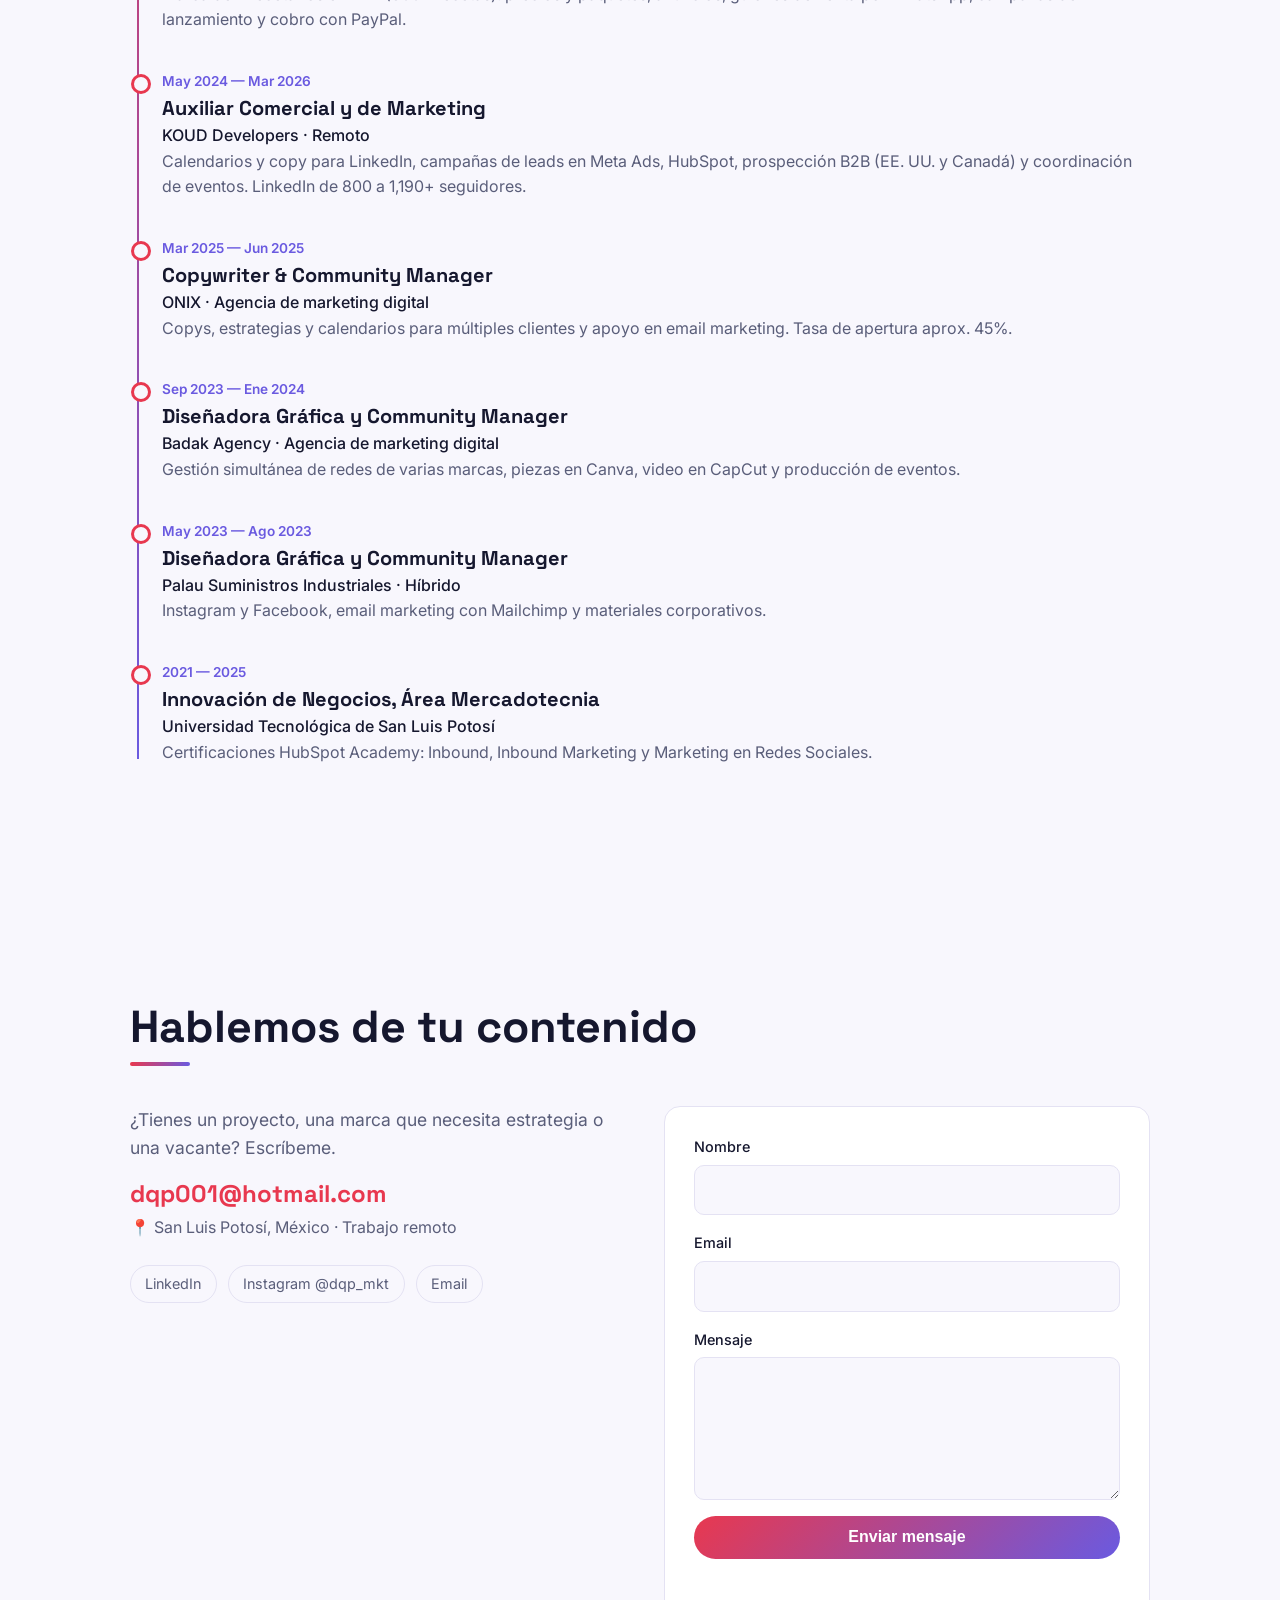
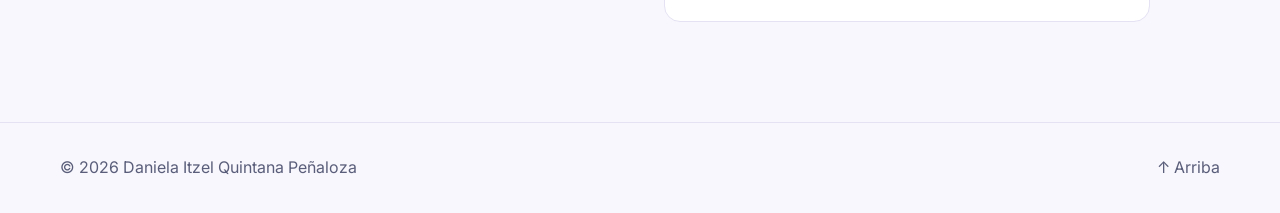
==== commit 21584c57: "Agregar caso de Meta Ads, carruseles completos e imágenes de casos Co-Authored-By: Claude Opus 5.5 <" ====
--- a/index.html
+++ b/index.html
@@ -7,7 +7,7 @@
   <meta name="description" content="Portfolio de Daniela Quintana: estrategia de contenido, community management, branding y Meta Ads.">
   <meta property="og:title" content="Daniela Quintana · Marketing y contenido">
   <meta property="og:description" content="No creo contenido, construyo estrategias que convierten.">
-  <meta property="og:image" content="img/koud-tendencias.jpg">
+  <meta property="og:image" content="img/koud-linkedin-mini.jpg">
   <link rel="icon" href="data:image/svg+xml,<svg xmlns='http://www.w3.org/2000/svg' viewBox='0 0 100 100'><rect width='100' height='100' rx='30' fill='%23ff5a6e'/><text x='50' y='66' font-size='46' font-family='Arial' font-weight='700' text-anchor='middle' fill='white'>DQ</text></svg>">
   <link rel="preconnect" href="https://fonts.googleapis.com">
   <link rel="preconnect" href="https://fonts.gstatic.com" crossorigin>
--- a/style.css
+++ b/style.css
@@ -312,3 +312,22 @@
   .tarjeta.destacada .tarjeta-img { min-height: 0; aspect-ratio: 16/10; }
 }
 @media (max-width: 520px) { .proceso { grid-template-columns: 1fr; } }
+
+/* Carruseles dentro del detalle */
+.carrusel { position: relative; margin-top: .5rem; }
+.pista {
+  display: flex; gap: 12px; overflow-x: auto; scroll-snap-type: x mandatory;
+  padding-bottom: .6rem; scrollbar-width: thin;
+}
+.pista img {
+  flex: 0 0 auto; width: min(240px, 62vw); aspect-ratio: 4 / 5; object-fit: cover;
+  border-radius: 10px; scroll-snap-align: start; box-shadow: var(--sombra);
+}
+.flecha {
+  position: absolute; top: calc(50% - .3rem); translate: 0 -50%; z-index: 2;
+  width: 38px; height: 38px; border-radius: 50%; border: 0; cursor: pointer;
+  background: var(--fondo-2); color: var(--texto); font-size: 1.5rem; line-height: 1;
+  box-shadow: var(--sombra);
+}
+.flecha.izq { left: -8px; } .flecha.der { right: -8px; }
+@media (hover: none) { .flecha { display: none; } }
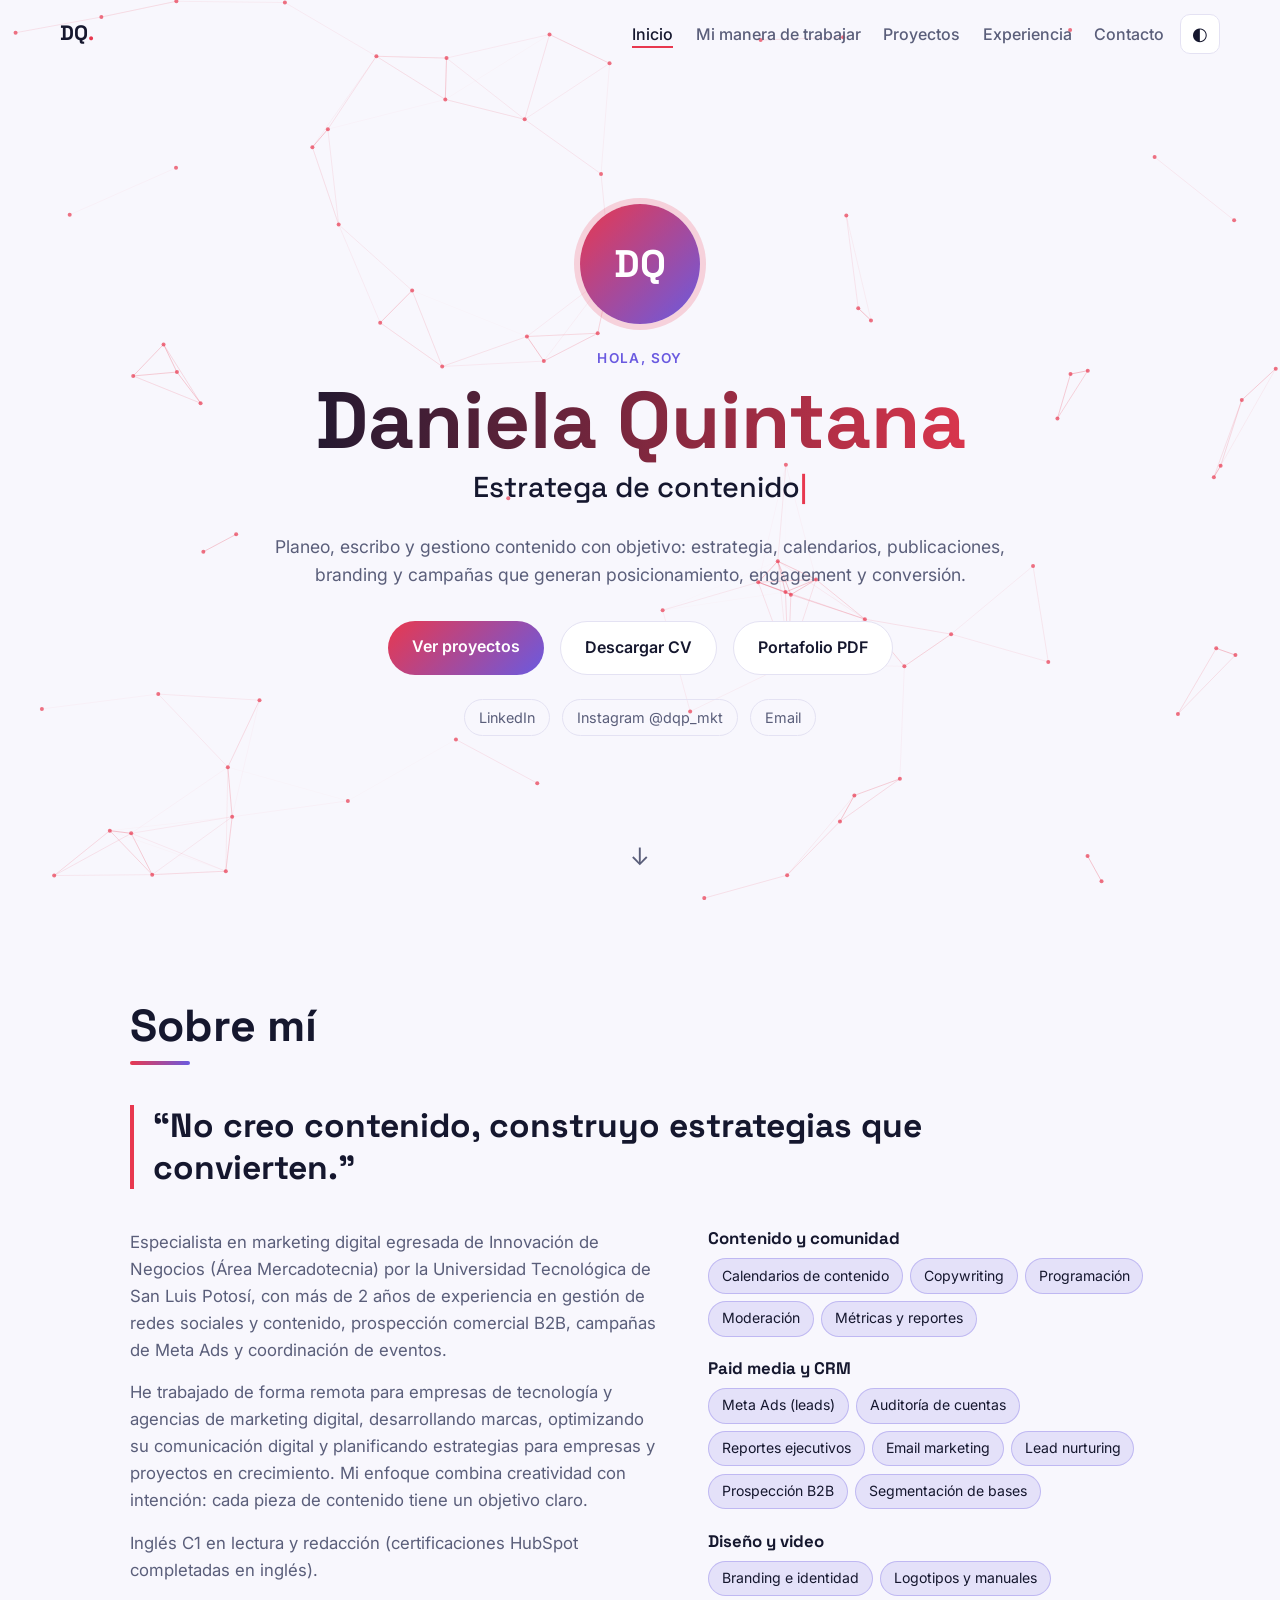
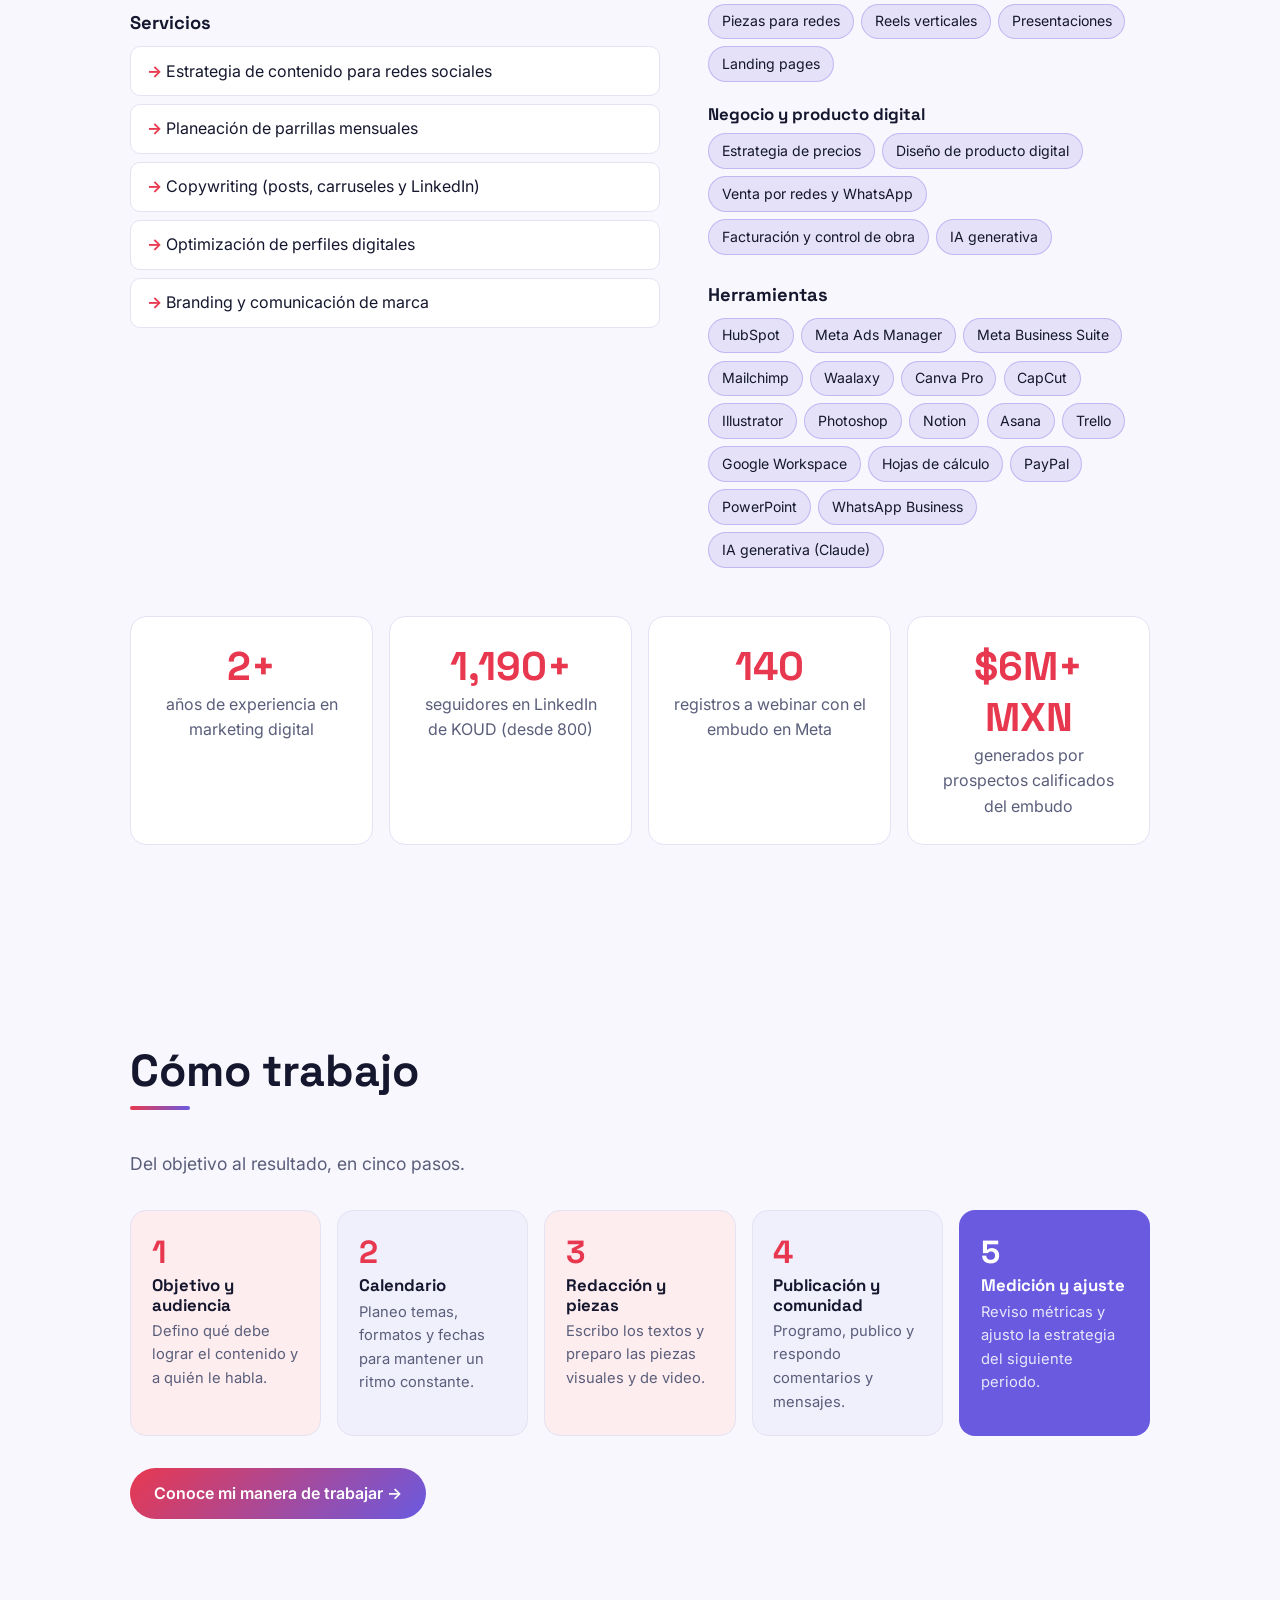
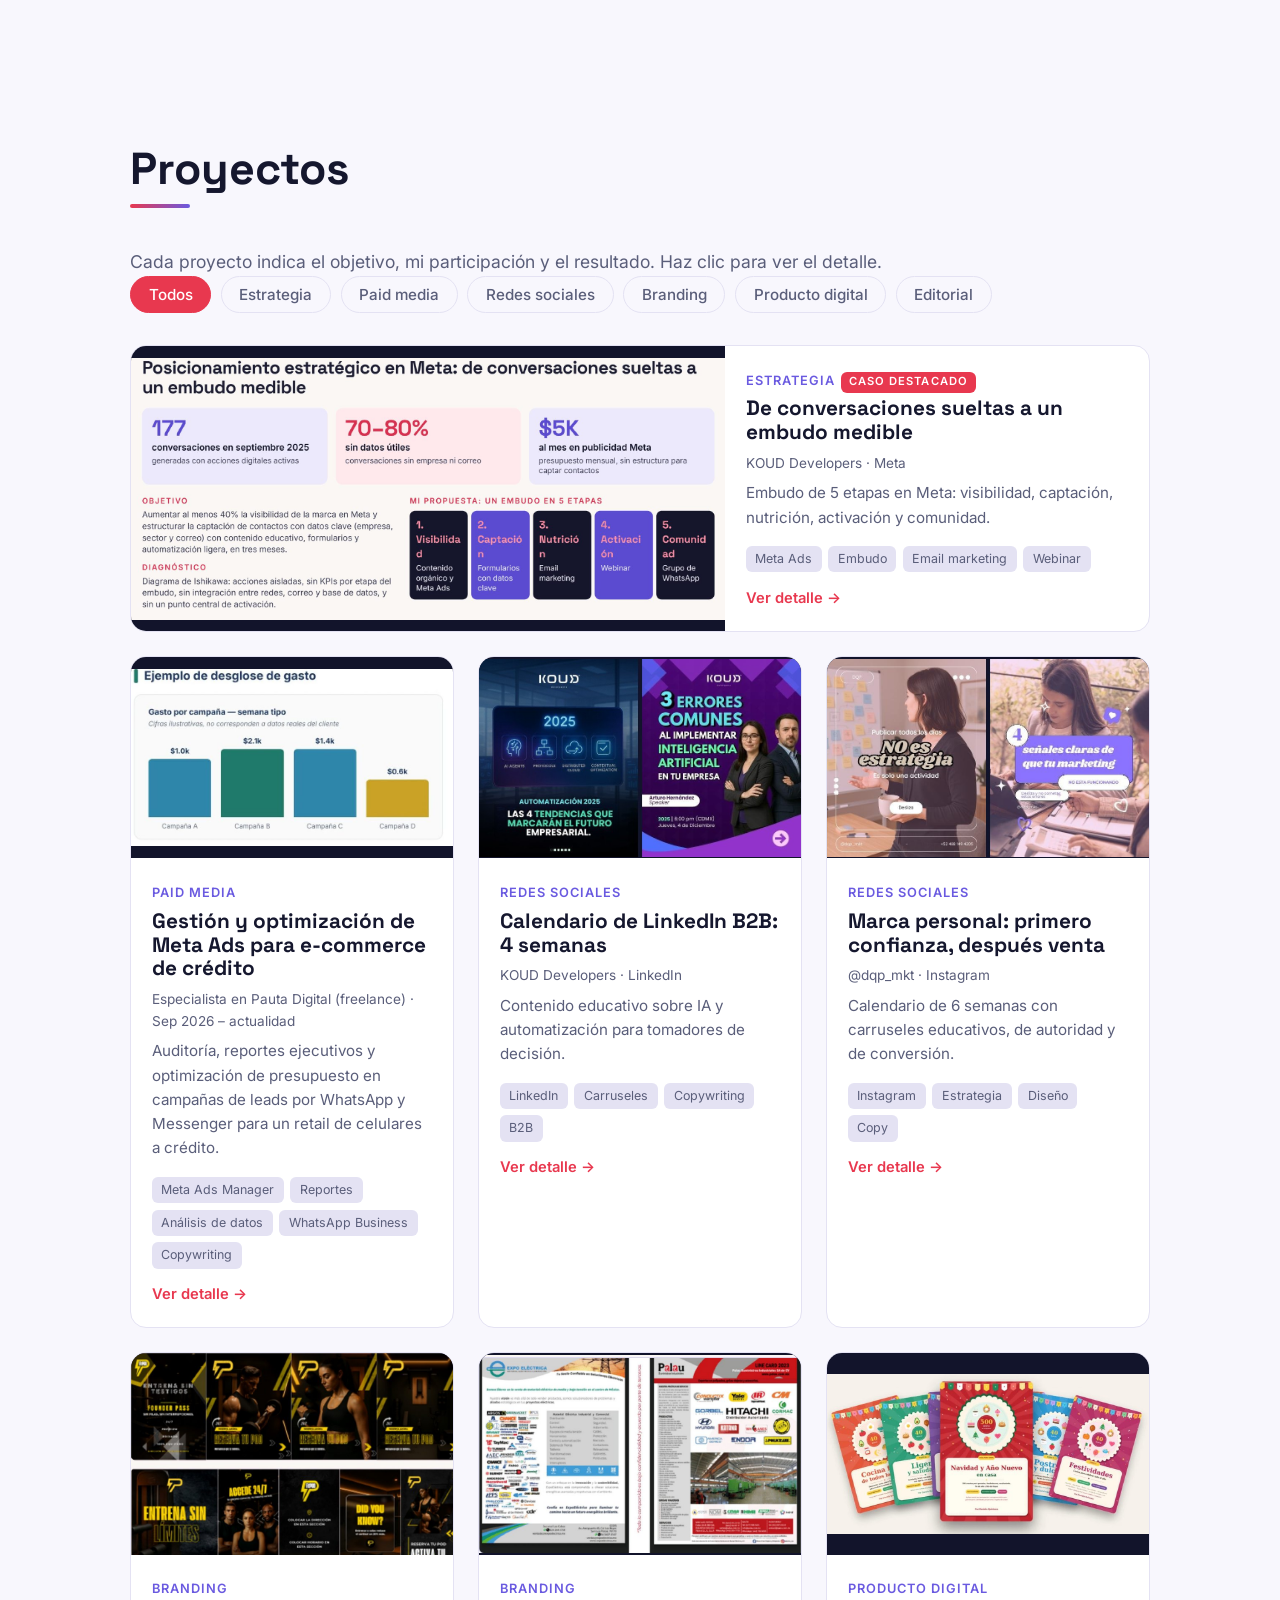
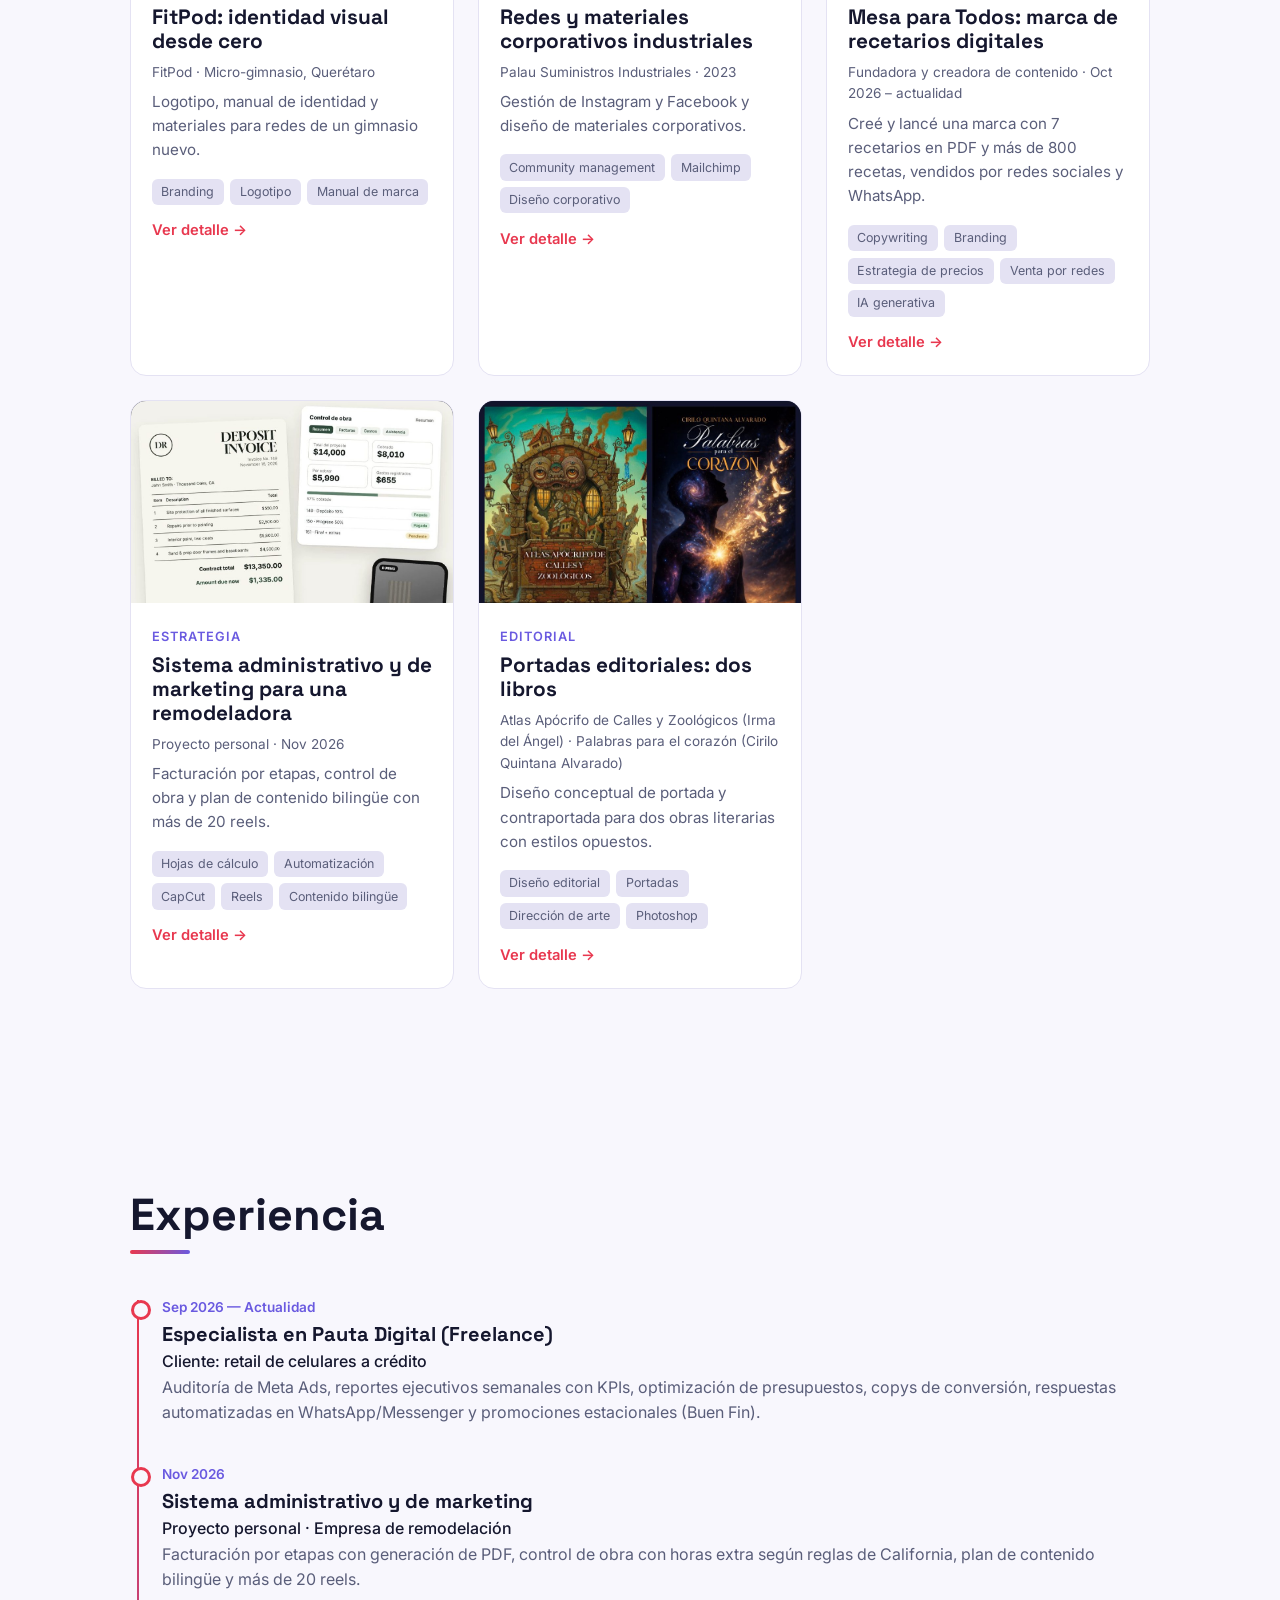
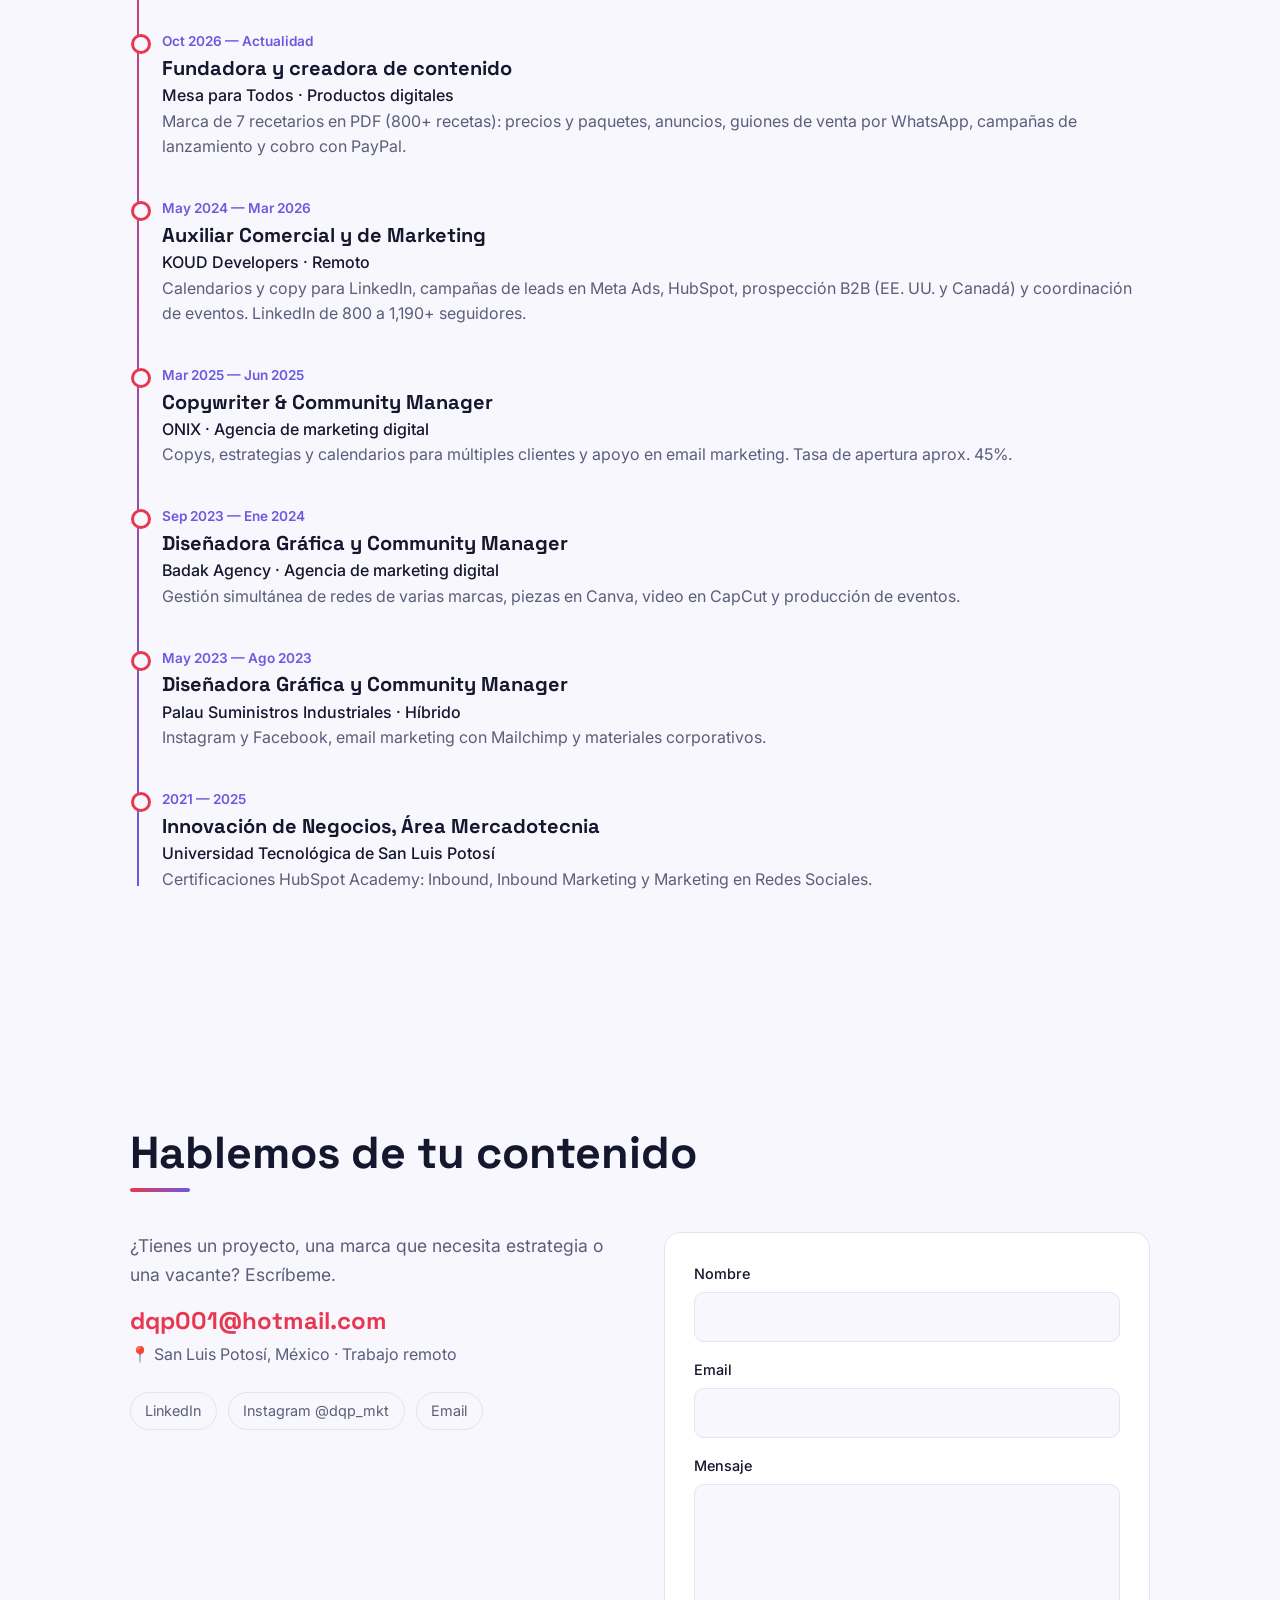
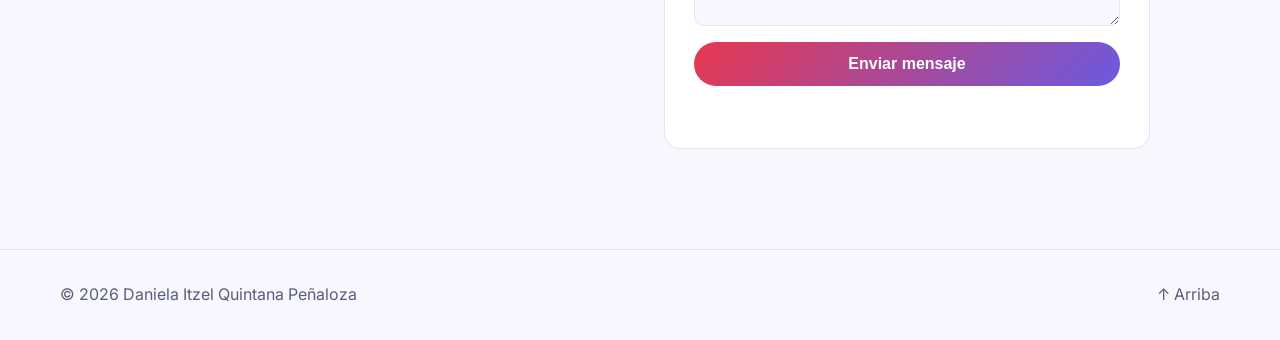
==== commit 477ea2ab: "Sitio de varias páginas: menú común y página Mi manera de trabajar Co-Authored-By: Claude Opus 5.5 <" ====
--- a/index.html
+++ b/index.html
@@ -22,13 +22,7 @@
     <a href="#inicio" class="logo" id="logo"></a>
     <nav>
       <button class="menu-btn" aria-label="Abrir menú" aria-expanded="false">☰</button>
-      <ul class="links">
-        <li><a href="#sobre">Sobre mí</a></li>
-        <li><a href="#proceso">Cómo trabajo</a></li>
-        <li><a href="#proyectos">Proyectos</a></li>
-        <li><a href="#experiencia">Experiencia</a></li>
-        <li><a href="#contacto">Contacto</a></li>
-      </ul>
+      <ul class="links"></ul>
     </nav>
     <button class="tema" aria-label="Cambiar tema">◐</button>
   </header>
@@ -74,6 +68,7 @@
       <h2 class="titulo revelar">Cómo trabajo</h2>
       <p class="lead revelar">Del objetivo al resultado, en cinco pasos.</p>
       <ol class="proceso" id="lista-proceso"></ol>
+      <div class="botones izq revelar"><a href="como-trabajo.html" class="btn primario">Conoce mi manera de trabajar →</a></div>
     </section>
 
     <section id="proyectos" class="seccion">
@@ -122,5 +117,6 @@
 
   <script src="datos.js"></script>
   <script src="main.js"></script>
+  <script src="comun.js"></script>
 </body>
 </html>
--- a/style.css
+++ b/style.css
@@ -232,7 +232,7 @@
 .modal-caja { max-width: 860px; }
 .modal-caja .tarjeta-img { aspect-ratio: auto; max-height: 60vh; }
 .modal-caja .tarjeta-img img { max-height: 60vh; }
-.galeria { display: grid; gap: .8rem; margin-top: 1.2rem; }
+.galeria { display: grid; grid-template-columns: repeat(auto-fit, minmax(170px, 1fr)); gap: .8rem; margin-top: 1.2rem; align-items: start; }
 .galeria img { border-radius: 10px; background: #12142b; }
 .bloque { margin-top: 1.1rem; }
 .bloque h4 { font: 600 .78rem "Inter", sans-serif; letter-spacing: .1em; text-transform: uppercase; color: var(--acento); margin-bottom: .25rem; }
@@ -331,3 +331,141 @@
 }
 .flecha.izq { left: -8px; } .flecha.der { right: -8px; }
 @media (hover: none) { .flecha { display: none; } }
+
+.videos figure { flex: 0 0 auto; width: min(220px, 60vw); scroll-snap-align: start; }
+.videos video { width: 100%; aspect-ratio: 9 / 16; border-radius: 12px; background: #000; display: block; box-shadow: var(--sombra); }
+.videos figcaption { font-size: .82rem; color: var(--muted); margin-top: .4rem; }
+
+/* ================= Varias páginas ================= */
+.botones.izq { justify-content: flex-start; margin-top: 2rem; }
+.links { gap: 1.4rem; }
+
+/* Portada de páginas internas */
+.pagina-hero {
+  position: relative; overflow: hidden; padding: 150px clamp(16px, 5vw, 40px) 70px;
+  display: grid; place-items: center; text-align: center;
+}
+.pagina-hero-contenido { position: relative; z-index: 1; max-width: 820px; }
+.pagina-hero h1 {
+  font-size: clamp(2.4rem, 7vw, 4.4rem); margin: .4rem 0 1rem;
+  background: linear-gradient(90deg, var(--texto), var(--acento), var(--acento-2), var(--texto));
+  background-size: 300% 100%; -webkit-background-clip: text; background-clip: text; color: transparent;
+  animation: degradado 8s linear infinite;
+}
+.pagina-hero .frase { margin: 2rem auto 0; text-align: left; font-size: clamp(1.1rem, 2.6vw, 1.5rem); }
+.burbuja { position: absolute; border-radius: 50%; filter: blur(60px); opacity: .35; animation: flotar 9s ease-in-out infinite; }
+.b1 { width: 340px; height: 340px; background: var(--acento); top: 40px; left: -80px; }
+.b2 { width: 300px; height: 300px; background: var(--acento-2); bottom: -60px; right: -60px; animation-delay: -4s; }
+
+/* Principios */
+.principios { display: grid; grid-template-columns: repeat(auto-fit, minmax(230px, 1fr)); gap: 1rem; }
+.principio {
+  background: var(--fondo-2); border: 1px solid var(--borde); border-radius: var(--radio); padding: 1.6rem;
+  transition: transform .3s, border-color .3s, box-shadow .3s;
+}
+.principio:hover { transform: translateY(-6px); border-color: var(--acento); box-shadow: var(--sombra); }
+.principio .icono {
+  display: grid; place-items: center; width: 48px; height: 48px; border-radius: 14px; font-size: 1.4rem;
+  background: linear-gradient(135deg, var(--acento), var(--acento-2)); color: #fff; margin-bottom: 1rem;
+}
+.principio h3 { font-size: 1.15rem; margin-bottom: .5rem; }
+.principio p { color: var(--muted); font-size: .95rem; }
+
+/* Pasos interactivos */
+.stepper { margin-top: 2rem; }
+.stepper-pasos {
+  --avance: 0; list-style: none; display: grid; grid-template-columns: repeat(5, 1fr); gap: .5rem;
+  position: relative; margin-bottom: 1.5rem;
+}
+.stepper-pasos::before, .stepper-pasos::after {
+  content: ""; position: absolute; top: 22px; left: 10%; height: 3px; border-radius: 3px;
+}
+.stepper-pasos::before { right: 10%; background: var(--borde); }
+.stepper-pasos::after { width: calc(80% * var(--avance)); background: linear-gradient(90deg, var(--acento), var(--acento-2)); transition: width .5s; }
+.stepper-pasos button {
+  position: relative; z-index: 1; width: 100%; background: none; border: 0; cursor: pointer; color: var(--muted);
+  display: grid; justify-items: center; gap: .5rem; font: 500 .92rem "Inter", sans-serif; text-align: center; padding: 0 .2rem;
+}
+.stepper-pasos .num {
+  display: grid; place-items: center; width: 46px; height: 46px; border-radius: 50%;
+  background: var(--fondo-2); border: 2px solid var(--borde); font: 700 1.1rem "Space Grotesk", sans-serif; color: var(--texto);
+  transition: all .3s;
+}
+.stepper-pasos button.hecho .num { border-color: var(--acento-2); color: var(--acento-2); }
+.stepper-pasos button[aria-selected="true"] { color: var(--texto); font-weight: 600; }
+.stepper-pasos button[aria-selected="true"] .num {
+  background: linear-gradient(135deg, var(--acento), var(--acento-2)); border-color: transparent; color: #fff; transform: scale(1.12);
+  box-shadow: 0 0 0 6px color-mix(in srgb, var(--acento) 20%, transparent);
+}
+.stepper-panel {
+  background: var(--fondo-2); border: 1px solid var(--borde); border-radius: var(--radio); padding: clamp(1.3rem, 3vw, 2.2rem);
+}
+.stepper-panel.entra { animation: subir .4s ease; }
+.paso-num { font-size: .8rem; font-weight: 600; letter-spacing: .1em; text-transform: uppercase; color: var(--acento); }
+.stepper-panel h3 { font-size: 1.6rem; margin: .3rem 0 .6rem; }
+.panel-cols { display: grid; grid-template-columns: 1.3fr 1fr; gap: 1.5rem; margin-top: 1.4rem; }
+.panel-cols h4 { font: 600 .78rem "Inter", sans-serif; letter-spacing: .1em; text-transform: uppercase; color: var(--acento-2); margin-bottom: .6rem; }
+.check { list-style: none; display: grid; gap: .55rem; }
+.check li { padding-left: 1.7rem; position: relative; }
+.check li::before {
+  content: "✓"; position: absolute; left: 0; top: .1rem; width: 1.2rem; height: 1.2rem; border-radius: 50%;
+  display: grid; place-items: center; font-size: .7rem; font-weight: 700; color: #fff; background: var(--acento-2);
+}
+.recibes { background: color-mix(in srgb, var(--acento) 10%, transparent); border-radius: 12px; padding: 1.1rem 1.2rem; border-left: 4px solid var(--acento); }
+.panel-nav { display: flex; justify-content: space-between; gap: 1rem; margin-top: 1.6rem; }
+.panel-nav .btn:disabled { opacity: .35; cursor: default; transform: none; box-shadow: none; }
+
+/* Embudo */
+.embudo { display: grid; gap: .7rem; margin-top: 2rem; }
+.etapa { display: grid; grid-template-columns: 1fr 1fr; gap: 1.2rem; align-items: center; }
+.etapa-barra {
+  width: var(--ancho); justify-self: center; display: flex; align-items: center; gap: .8rem; color: #fff;
+  padding: 1rem 1.2rem; border-radius: 14px; min-height: 64px;
+  background: color-mix(in srgb, var(--acento) calc(100% - var(--i) * 18%), var(--acento-2));
+  transition: transform .3s, filter .3s;
+}
+.etapa:hover .etapa-barra { transform: scale(1.04); filter: brightness(1.08); }
+.etapa-barra .num { display: grid; place-items: center; width: 30px; height: 30px; border-radius: 50%; background: rgba(255,255,255,.22); font-weight: 700; flex: none; }
+.etapa-barra strong { font: 700 1.1rem "Space Grotesk", sans-serif; }
+.etapa-info p { color: var(--texto); }
+.ejemplo { display: inline-block; margin-top: .3rem; font-size: .84rem; color: var(--muted); }
+.ejemplo::before { content: "Ej.: "; font-weight: 600; color: var(--acento-2); }
+
+/* Métricas */
+.metricas { display: grid; grid-template-columns: repeat(auto-fit, minmax(220px, 1fr)); gap: 1rem; margin-top: 2rem; }
+.metrica { background: var(--fondo-2); border: 1px solid var(--borde); border-radius: var(--radio); padding: 1.4rem; }
+.metrica h3 { font-size: 1.1rem; margin-bottom: .8rem; }
+.chips.grande li { font-size: .98rem; padding: .5rem 1rem; }
+
+/* Preguntas */
+.faq { display: grid; gap: .7rem; max-width: 860px; }
+.pregunta { background: var(--fondo-2); border: 1px solid var(--borde); border-radius: 14px; padding: 0 1.3rem; transition: border-color .3s; }
+.pregunta[open] { border-color: var(--acento); }
+.pregunta summary {
+  cursor: pointer; list-style: none; padding: 1.1rem 0; font-weight: 600; display: flex; justify-content: space-between; gap: 1rem;
+}
+.pregunta summary::-webkit-details-marker { display: none; }
+.pregunta summary::after { content: "+"; font-size: 1.4rem; line-height: 1; color: var(--acento); transition: transform .3s; }
+.pregunta[open] summary::after { transform: rotate(45deg); }
+.pregunta p { color: var(--muted); padding-bottom: 1.2rem; }
+
+/* Llamado final */
+.cta-final {
+  text-align: center; padding: clamp(2rem, 6vw, 4rem) 1.5rem; border-radius: 24px; color: #fff;
+  background: linear-gradient(135deg, var(--acento), var(--acento-2));
+}
+.cta-final h2 { font-size: clamp(1.6rem, 4vw, 2.4rem); }
+.cta-final .btn { background: #fff; color: #15172e; border: 0; }
+.cta-final .btn.primario { background: #15172e; color: #fff; }
+
+@media (max-width: 1000px) { .links { gap: 1rem; } .links a { font-size: .92rem; } }
+@media (max-width: 800px) {
+  .stepper-pasos { grid-template-columns: 1fr; gap: .3rem; }
+  .stepper-pasos::before, .stepper-pasos::after { display: none; }
+  .stepper-pasos button { grid-template-columns: auto 1fr; justify-items: start; align-items: center; text-align: left; padding: .3rem; }
+  .stepper-pasos .num { width: 38px; height: 38px; }
+  .panel-cols { grid-template-columns: 1fr; }
+  .etapa { grid-template-columns: 1fr; gap: .4rem; }
+  .etapa-barra { width: 100%; }
+  .links a { font-size: 1rem; }
+}
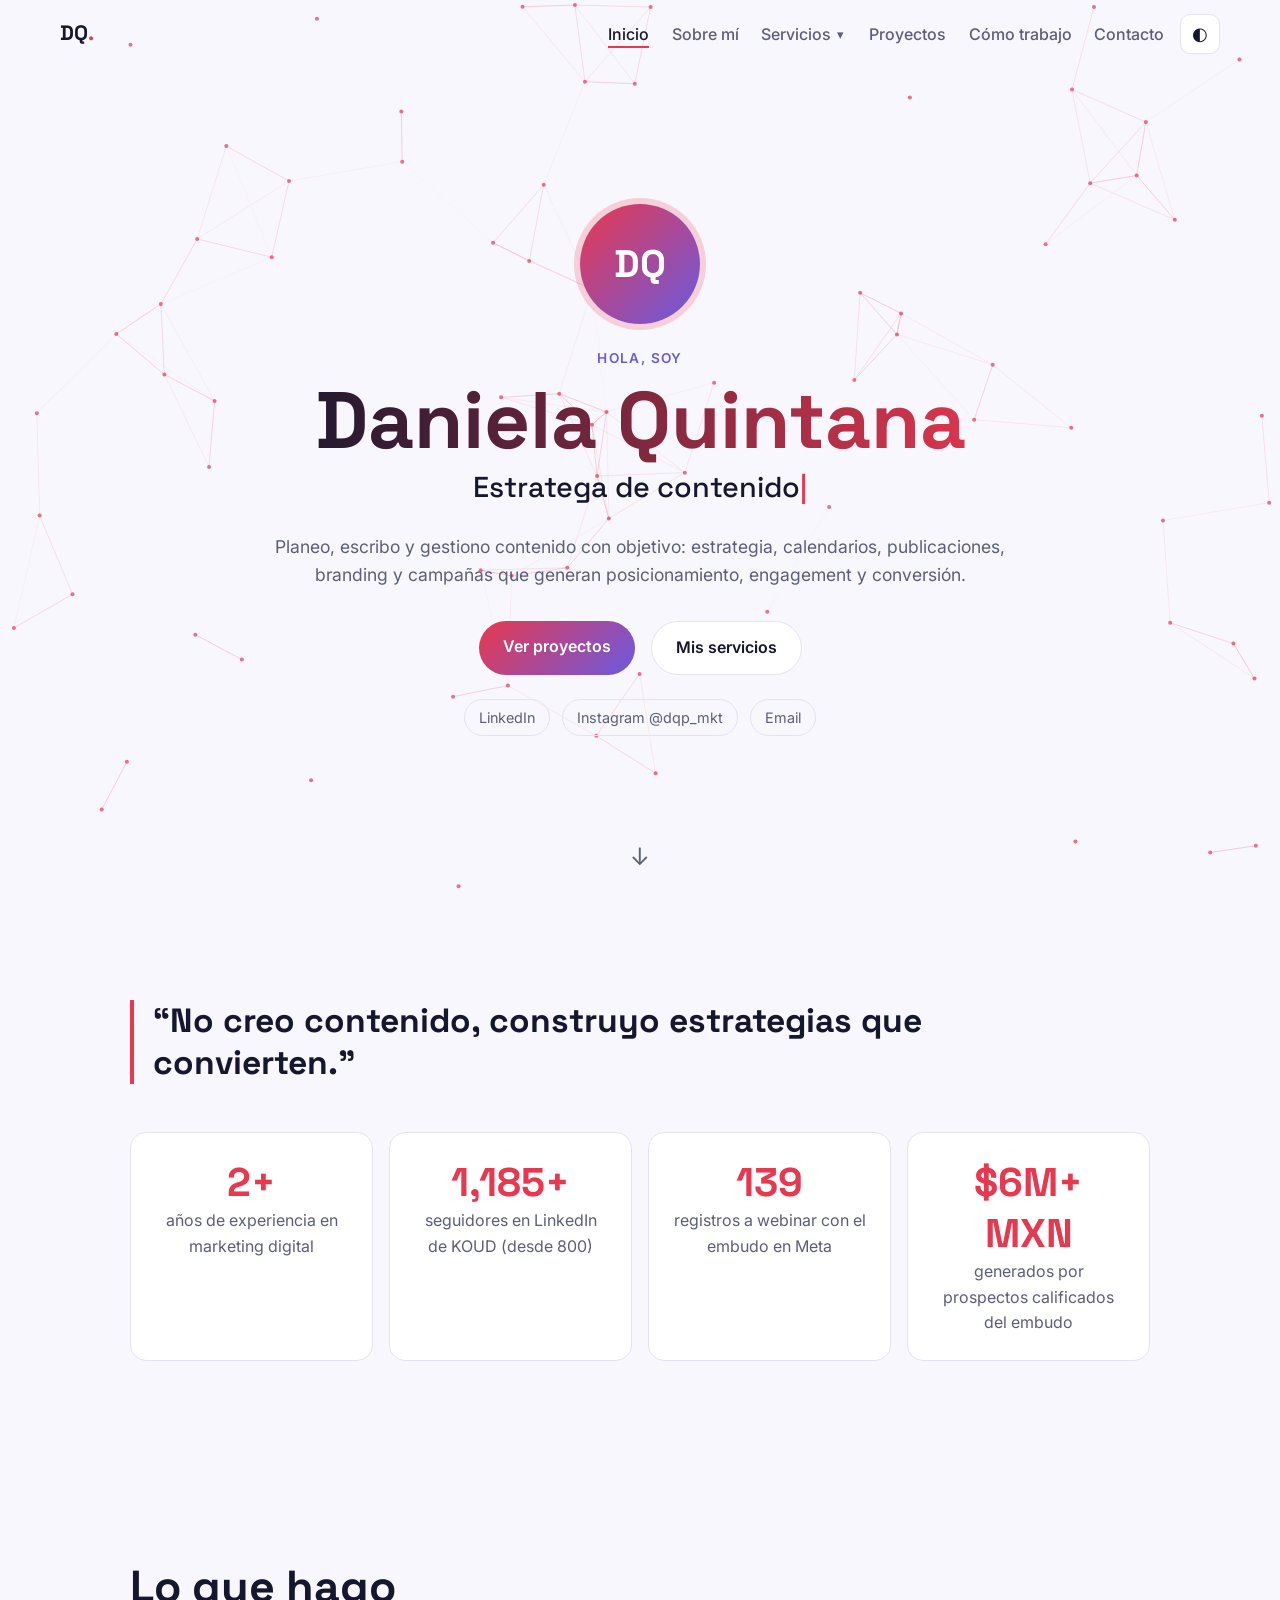
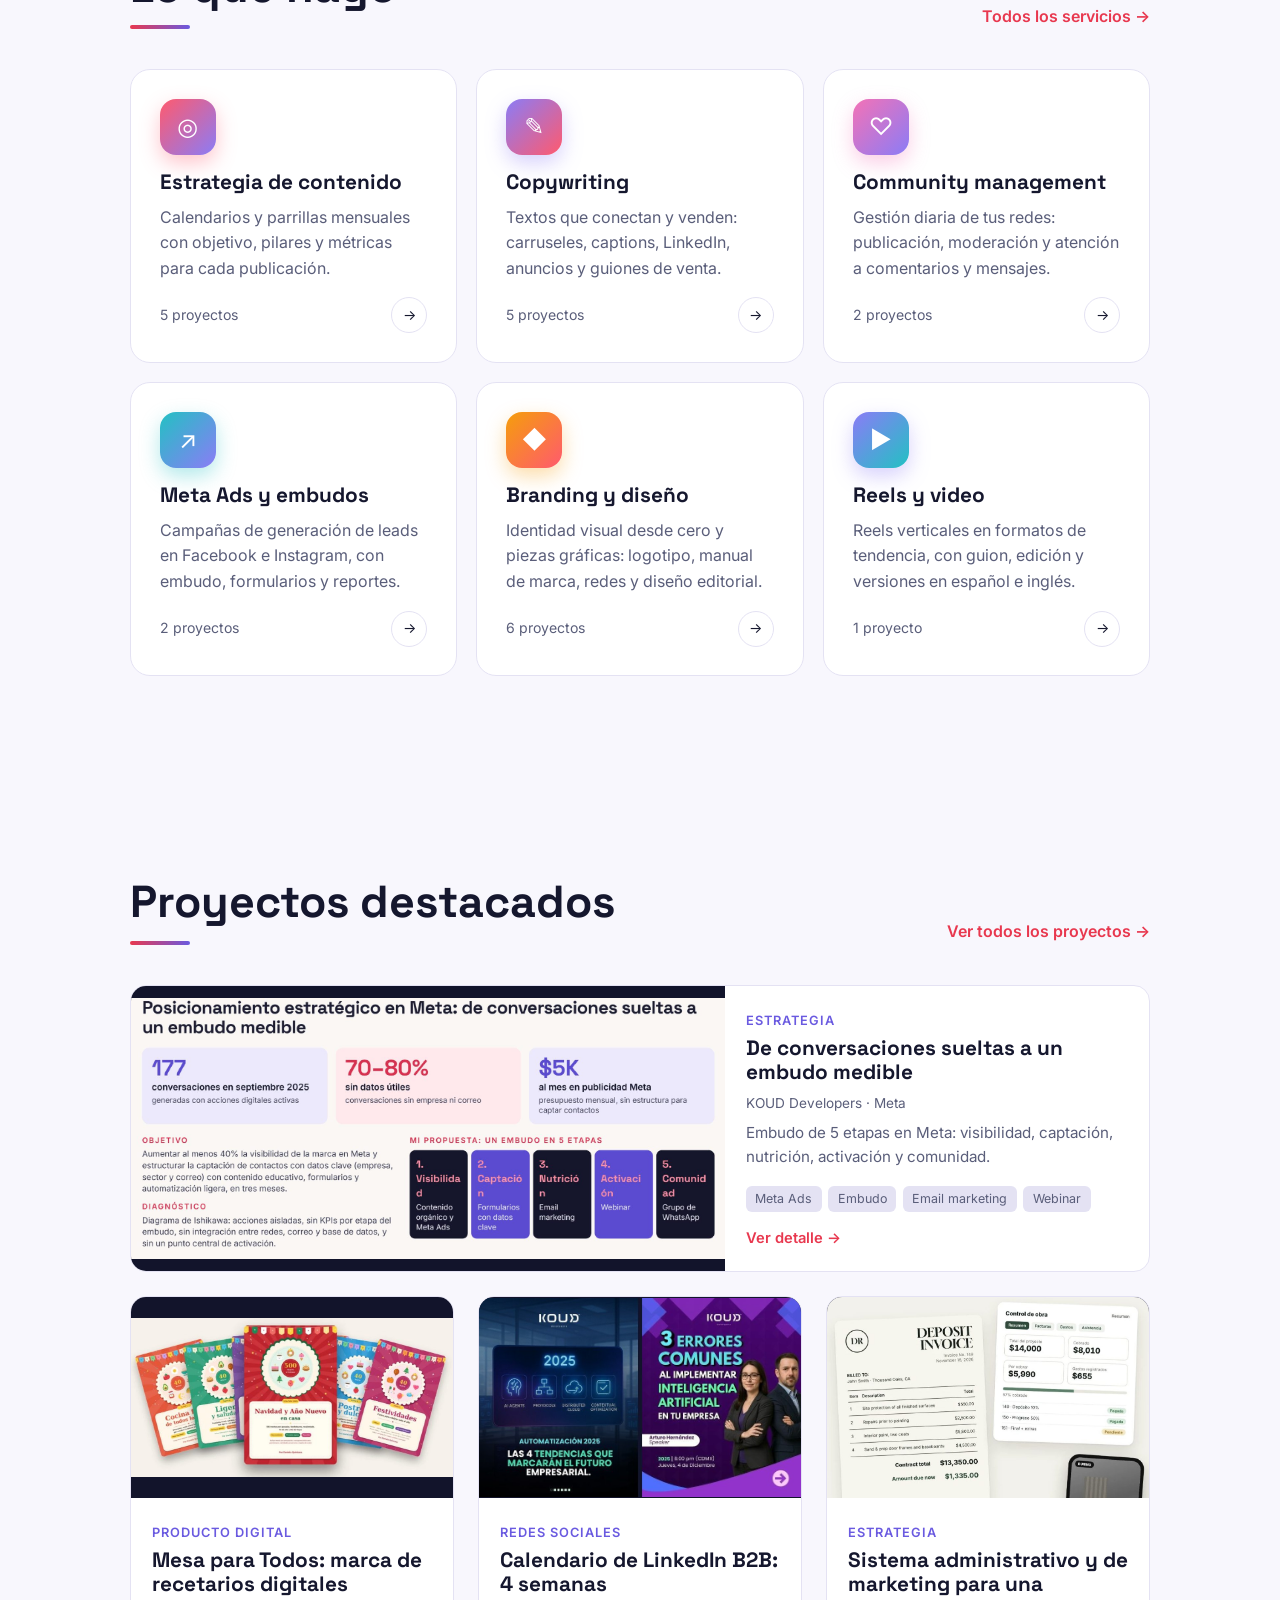
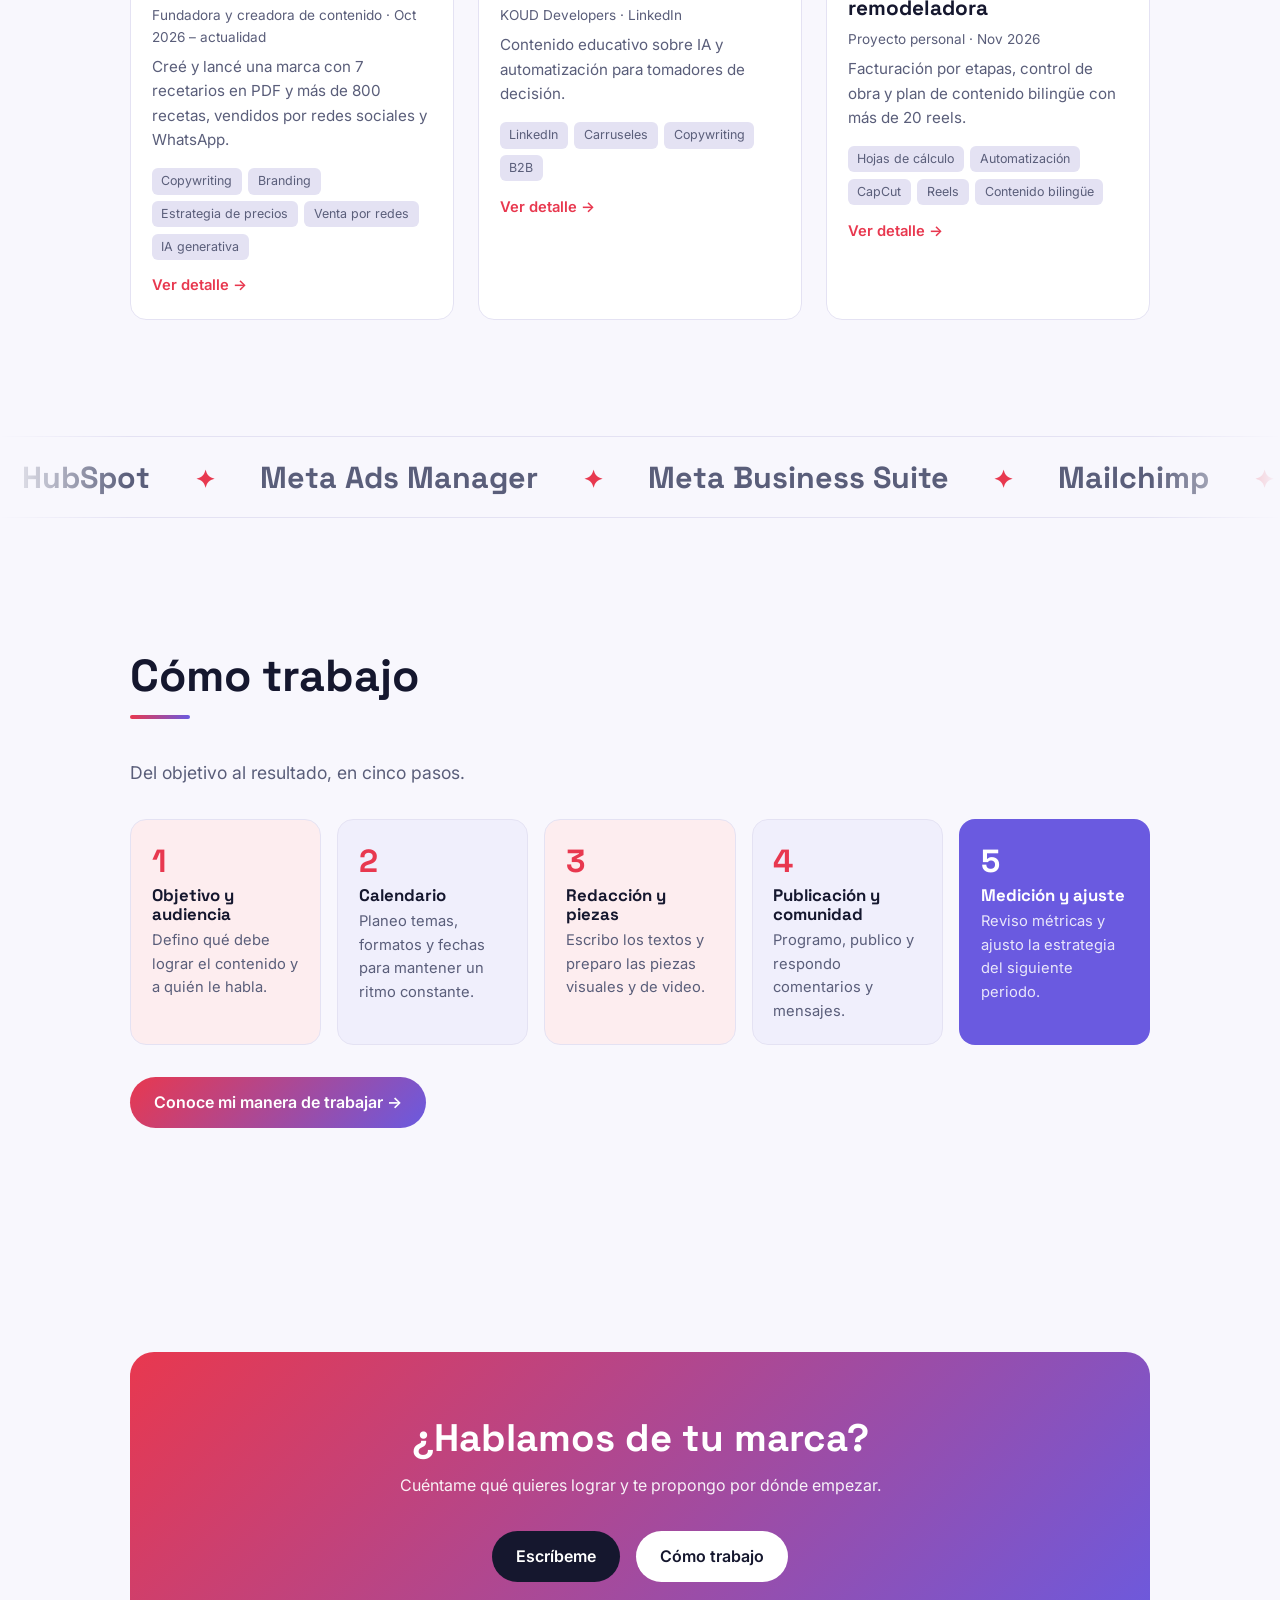
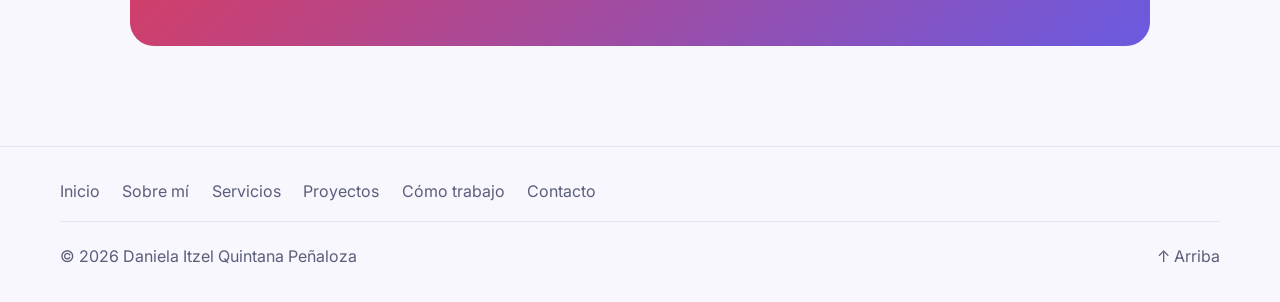
==== commit 276504c4: "Sitio por secciones: páginas propias, servicios individuales y más animación Co-Authored-By: Claude " ====
--- a/index.html
+++ b/index.html
@@ -6,7 +6,7 @@
   <title>Daniela Quintana · Marketing y contenido</title>
   <meta name="description" content="Portfolio de Daniela Quintana: estrategia de contenido, community management, branding y Meta Ads.">
   <meta property="og:title" content="Daniela Quintana · Marketing y contenido">
-  <meta property="og:description" content="No creo contenido, construyo estrategias que convierten.">
+  <meta property="og:description" content="Portfolio de Daniela Quintana: estrategia de contenido, community management, branding y Meta Ads.">
   <meta property="og:image" content="img/koud-linkedin-mini.jpg">
   <link rel="icon" href="data:image/svg+xml,<svg xmlns='http://www.w3.org/2000/svg' viewBox='0 0 100 100'><rect width='100' height='100' rx='30' fill='%23ff5a6e'/><text x='50' y='66' font-size='46' font-family='Arial' font-weight='700' text-anchor='middle' fill='white'>DQ</text></svg>">
   <link rel="preconnect" href="https://fonts.googleapis.com">
@@ -19,8 +19,8 @@
   <div class="progreso" aria-hidden="true"></div>
 
   <header class="nav">
-    <a href="#inicio" class="logo" id="logo"></a>
-    <nav>
+    <a href="index.html" class="logo" id="logo" aria-label="Inicio"></a>
+    <nav aria-label="Principal">
       <button class="menu-btn" aria-label="Abrir menú" aria-expanded="false">☰</button>
       <ul class="links"></ul>
     </nav>
@@ -37,86 +37,65 @@
         <h2 class="rol"><span id="escribiendo"></span><span class="cursor">|</span></h2>
         <p id="descripcion" class="lead"></p>
         <div class="botones">
-          <a href="#proyectos" class="btn primario">Ver proyectos</a>
-          <a href="#" id="btn-cv" class="btn" target="_blank" rel="noopener">Descargar CV</a>
-          <a href="#" id="btn-pdf" class="btn" target="_blank" rel="noopener">Portafolio PDF</a>
+          <a href="proyectos.html" class="btn primario">Ver proyectos</a>
+          <a href="servicios.html" class="btn">Mis servicios</a>
         </div>
         <ul class="redes" id="redes-hero"></ul>
       </div>
-      <a href="#sobre" class="scroll-abajo" aria-label="Bajar">↓</a>
+      <a href="#cifras-sec" class="scroll-abajo" aria-label="Bajar">↓</a>
     </section>
 
-    <section id="sobre" class="seccion">
-      <h2 class="titulo revelar">Sobre mí</h2>
+    <section id="cifras-sec" class="seccion">
       <blockquote class="frase revelar" id="frase"></blockquote>
-      <div class="sobre-grid">
-        <div class="revelar">
-          <div id="sobre-texto"></div>
-          <h3 class="subtitulo">Servicios</h3>
-          <ul class="servicios" id="servicios"></ul>
-        </div>
-        <div class="revelar">
-          <div id="habilidades"></div>
-          <h3 class="subtitulo">Herramientas</h3>
-          <ul class="chips" id="herramientas"></ul>
-        </div>
-      </div>
       <div class="cifras" id="cifras"></div>
     </section>
 
-    <section id="proceso" class="seccion">
-      <h2 class="titulo revelar">Cómo trabajo</h2>
+    <section class="seccion">
+      <div class="cabecera-seccion">
+        <h2 class="titulo" data-split>Lo que hago</h2>
+        <a href="servicios.html" class="enlace-mas revelar">Todos los servicios →</a>
+      </div>
+      <div class="servicios-grid" id="servicios-inicio"></div>
+    </section>
+
+    <section class="seccion">
+      <div class="cabecera-seccion">
+        <h2 class="titulo" data-split>Proyectos destacados</h2>
+        <a href="proyectos.html" class="enlace-mas revelar">Ver todos los proyectos →</a>
+      </div>
+      <div class="proyectos" id="destacados"></div>
+    </section>
+
+    <section class="marquesina-sec" aria-label="Herramientas">
+      <div class="marquesina"><div class="marquesina-pista" id="marquesina"></div></div>
+    </section>
+
+    <section class="seccion">
+      <h2 class="titulo" data-split>Cómo trabajo</h2>
       <p class="lead revelar">Del objetivo al resultado, en cinco pasos.</p>
       <ol class="proceso" id="lista-proceso"></ol>
       <div class="botones izq revelar"><a href="como-trabajo.html" class="btn primario">Conoce mi manera de trabajar →</a></div>
     </section>
 
-    <section id="proyectos" class="seccion">
-      <h2 class="titulo revelar">Proyectos</h2>
-      <p class="lead revelar">Cada proyecto indica el objetivo, mi participación y el resultado. Haz clic para ver el detalle.</p>
-      <div class="filtros revelar" id="filtros"></div>
-      <div class="proyectos" id="lista-proyectos"></div>
-    </section>
-
-    <section id="experiencia" class="seccion">
-      <h2 class="titulo revelar">Experiencia</h2>
-      <ol class="linea-tiempo" id="linea-tiempo"></ol>
-    </section>
-
-    <section id="contacto" class="seccion">
-      <h2 class="titulo revelar">Hablemos de tu contenido</h2>
-      <div class="contacto-grid">
-        <div class="revelar">
-          <p class="lead">¿Tienes un proyecto, una marca que necesita estrategia o una vacante? Escríbeme.</p>
-          <p><a id="email-link" class="email"></a></p>
-          <p id="ubicacion" class="muted"></p>
-          <ul class="redes" id="redes-contacto"></ul>
+    <section class="seccion">
+      <div class="cta-final revelar">
+        <h2 data-split>¿Hablamos de tu marca?</h2>
+        <p>Cuéntame qué quieres lograr y te propongo por dónde empezar.</p>
+        <div class="botones">
+          <a href="contacto.html" class="btn primario">Escríbeme</a>
+          <a href="como-trabajo.html" class="btn">Cómo trabajo</a>
         </div>
-        <form id="formulario" class="formulario revelar">
-          <label>Nombre<input name="nombre" required></label>
-          <label>Email<input name="email" type="email" required></label>
-          <label>Mensaje<textarea name="mensaje" rows="5" required></textarea></label>
-          <button class="btn primario" type="submit">Enviar mensaje</button>
-          <p class="estado" id="estado" role="status"></p>
-        </form>
       </div>
     </section>
   </main>
 
   <footer class="pie">
     <p>© <span id="anio"></span> <span id="pie-nombre"></span></p>
-    <a href="#inicio" aria-label="Volver arriba">↑ Arriba</a>
+    <a href="#" class="arriba" aria-label="Volver arriba">↑ Arriba</a>
   </footer>
 
-  <div class="modal" id="modal" hidden>
-    <div class="modal-caja" role="dialog" aria-modal="true">
-      <button class="cerrar" aria-label="Cerrar">✕</button>
-      <div id="modal-contenido"></div>
-    </div>
-  </div>
-
   <script src="datos.js"></script>
-  <script src="main.js"></script>
   <script src="comun.js"></script>
+  <script src="inicio.js"></script>
 </body>
 </html>
--- a/style.css
+++ b/style.css
@@ -469,3 +469,191 @@
   .etapa-barra { width: 100%; }
   .links a { font-size: 1rem; }
 }
+
+/* ================= Sitio por secciones: animaciones ================= */
+@view-transition { navigation: auto; }
+::view-transition-old(root) { animation: vt-salir .22s ease both; }
+::view-transition-new(root) { animation: vt-entrar .45s cubic-bezier(.2,.8,.2,1) both; }
+@keyframes vt-salir { to { opacity: 0; transform: translateY(-10px); } }
+@keyframes vt-entrar { from { opacity: 0; transform: translateY(18px); } }
+main { animation: vt-entrar .6s cubic-bezier(.2,.8,.2,1) both; }
+
+.revelar { transition-delay: var(--retraso, 0ms); }
+.revelar.split { opacity: 1; transform: none; }
+.split .palabra { display: inline-block; overflow: hidden; vertical-align: bottom; padding-bottom: .08em; }
+.split .palabra > span {
+  display: inline-block; transform: translateY(105%);
+  transition: transform .75s cubic-bezier(.2,.8,.2,1) calc(var(--i) * 70ms);
+}
+.split.visible .palabra > span { transform: none; }
+
+.pagina-hero h1, .hero h1 { animation: degradado 8s linear infinite, titulo-entra 1s cubic-bezier(.2,.8,.2,1) both; }
+@keyframes titulo-entra { from { opacity: 0; filter: blur(12px); transform: translateY(24px) scale(.97); } }
+.pagina-hero .lead, .pagina-hero .saludo, .pagina-hero .frase { animation: vt-entrar .8s .25s cubic-bezier(.2,.8,.2,1) both; }
+.pagina-hero { min-height: 62vh; }
+.pagina-hero #particulas { position: absolute; inset: 0; width: 100%; height: 100%; }
+
+/* ================= Menú con desplegable ================= */
+.links li.con-sub { position: relative; display: flex; align-items: center; gap: .15rem; }
+.sub-btn { background: none; border: 0; color: var(--muted); cursor: pointer; font-size: .8rem; padding: .2rem; transition: transform .25s; }
+.con-sub:hover .sub-btn, .con-sub.abierto .sub-btn { transform: rotate(180deg); color: var(--texto); }
+.submenu {
+  position: absolute; top: calc(100% + 14px); left: -1rem; min-width: 290px; list-style: none; z-index: 60;
+  background: var(--fondo-2); border: 1px solid var(--borde); border-radius: 16px; padding: .5rem; box-shadow: var(--sombra);
+  opacity: 0; visibility: hidden; transform: translateY(8px); transition: opacity .25s, transform .25s, visibility .25s;
+}
+.submenu::before { content: ""; position: absolute; top: -16px; left: 0; right: 0; height: 16px; } /* puente para el hover */
+.con-sub:hover .submenu, .con-sub:focus-within .submenu, .con-sub.abierto .submenu { opacity: 1; visibility: visible; transform: none; }
+.links .submenu a { display: flex; align-items: center; gap: .7rem; padding: .55rem .7rem; border-radius: 10px; color: var(--texto); font-size: .95rem; }
+.links .submenu a::after { display: none; }
+.links .submenu a:hover, .links .submenu a.activo { background: color-mix(in srgb, var(--acento-2) 14%, transparent); }
+.sub-icono {
+  display: grid; place-items: center; width: 30px; height: 30px; border-radius: 9px; flex: none; color: #fff; font-size: .95rem;
+  background: linear-gradient(135deg, var(--c1), var(--c2));
+}
+.links .sub-todos a { color: var(--acento); font-weight: 600; border-top: 1px solid var(--borde); border-radius: 0 0 10px 10px; margin-top: .3rem; }
+
+/* ================= Tarjetas de servicio ================= */
+.servicios-grid { display: grid; grid-template-columns: repeat(auto-fill, minmax(260px, 1fr)); gap: 1.2rem; }
+.servicios-grid.grande { grid-template-columns: repeat(auto-fill, minmax(320px, 1fr)); }
+.servicio-card {
+  --mx: 50%; --my: 0%;
+  position: relative; overflow: hidden; display: flex; flex-direction: column; gap: .6rem; padding: 1.8rem;
+  border-radius: 20px; background: var(--fondo-2); border: 1px solid var(--borde); color: var(--texto);
+  transition: transform .35s cubic-bezier(.2,.8,.2,1), border-color .35s, box-shadow .35s, opacity .7s ease var(--retraso, 0ms);
+}
+.servicio-card::before {
+  content: ""; position: absolute; inset: 0; pointer-events: none; opacity: 0; transition: opacity .35s;
+  background: radial-gradient(420px circle at var(--mx) var(--my), color-mix(in srgb, var(--c1) 22%, transparent), transparent 60%);
+}
+.servicio-card:hover { transform: translateY(-8px); border-color: color-mix(in srgb, var(--c1) 60%, var(--borde)); box-shadow: 0 18px 40px color-mix(in srgb, var(--c1) 22%, transparent); }
+.servicio-card:hover::before { opacity: 1; }
+.servicio-icono {
+  display: grid; place-items: center; width: 56px; height: 56px; border-radius: 16px; font-size: 1.5rem; color: #fff;
+  background: linear-gradient(135deg, var(--c1), var(--c2)); transition: transform .4s cubic-bezier(.3,1.6,.5,1);
+  box-shadow: 0 8px 20px color-mix(in srgb, var(--c1) 35%, transparent);
+}
+.servicio-card:hover .servicio-icono { transform: rotate(-10deg) scale(1.1); }
+.servicio-card h3 { font-size: 1.3rem; margin-top: .4rem; }
+.servicio-card p { color: var(--muted); flex: 1; }
+.servicio-pie { display: flex; justify-content: space-between; align-items: center; font-size: .88rem; color: var(--muted); margin-top: .4rem; }
+.flecha-ir {
+  display: grid; place-items: center; width: 36px; height: 36px; border-radius: 50%; color: var(--texto);
+  border: 1px solid var(--borde); transition: transform .3s, background .3s, color .3s;
+}
+.servicio-card:hover .flecha-ir { transform: translateX(4px) rotate(-45deg); background: var(--c1); color: #fff; border-color: transparent; }
+
+.cabecera-seccion { display: flex; justify-content: space-between; align-items: flex-end; gap: 1rem; flex-wrap: wrap; margin-bottom: 2.5rem; }
+.cabecera-seccion .titulo { margin-bottom: 0; }
+.enlace-mas { color: var(--acento); font-weight: 600; transition: transform .25s; display: inline-block; }
+.enlace-mas:hover { transform: translateX(4px); }
+
+/* Tarjetas de proyecto: aviso al pasar el ratón y chips de servicio */
+.ver-overlay {
+  position: absolute; left: 50%; top: 50%; translate: -50% -40%; opacity: 0; pointer-events: none;
+  padding: .55rem 1.1rem; border-radius: 999px; background: rgba(15,17,36,.82); color: #fff; font-weight: 600; font-size: .9rem;
+  transition: opacity .3s, translate .3s;
+}
+.tarjeta:hover .ver-overlay { opacity: 1; translate: -50% -50%; }
+.servicios-chips { display: flex; flex-wrap: wrap; gap: .4rem; margin: .4rem 0 .9rem; }
+.chip-servicio {
+  display: inline-flex; align-items: center; gap: .3rem; padding: .3rem .75rem; border-radius: 999px; font-size: .8rem; font-weight: 600;
+  color: #fff; background: linear-gradient(135deg, var(--c1), var(--c2)); transition: transform .2s;
+}
+.chip-servicio:hover { transform: translateY(-2px); }
+
+/* Filtros de proyectos por servicio */
+.filtro { display: inline-flex; align-items: center; gap: .35rem; }
+.filtro em { font-style: normal; font-size: .75rem; background: var(--borde); color: var(--texto); padding: .05rem .5rem; border-radius: 999px; }
+.filtro.activo { background: linear-gradient(135deg, var(--c1), var(--c2)); border-color: transparent; color: #fff; }
+.filtro.activo em { background: rgba(255,255,255,.25); color: #fff; }
+.filtro-desc { color: var(--muted); margin: -1rem 0 1.8rem; min-height: 1.6em; }
+.filtro-desc a { color: var(--acento); font-weight: 600; }
+::view-transition-group(*) { animation-duration: .45s; animation-timing-function: cubic-bezier(.2,.8,.2,1); }
+
+/* Cinta de herramientas */
+.marquesina-sec { padding: 1rem 0 2rem; }
+.marquesina {
+  overflow: hidden; border-block: 1px solid var(--borde); padding: 1.3rem 0;
+  -webkit-mask-image: linear-gradient(90deg, transparent, #000 10%, #000 90%, transparent);
+          mask-image: linear-gradient(90deg, transparent, #000 10%, #000 90%, transparent);
+}
+.marquesina-pista { display: flex; width: max-content; animation: desplazar 45s linear infinite; }
+.marquesina:hover .marquesina-pista { animation-play-state: paused; }
+.marquesina-pista span { font: 700 clamp(1.2rem, 3vw, 1.9rem) "Space Grotesk", sans-serif; color: var(--muted); padding: 0 1.4rem; white-space: nowrap; transition: color .2s; }
+.marquesina-pista span::after { content: "✦"; margin-left: 2.8rem; color: var(--acento); font-size: .8em; }
+.marquesina-pista span:hover { color: var(--texto); }
+@keyframes desplazar { to { transform: translateX(-50%); } }
+
+/* Sobre mí */
+.avatar.grande { width: 140px; height: 140px; font-size: 3rem; margin-top: 1.5rem; }
+.pagina-hero .avatar { margin-left: auto; margin-right: auto; }
+.datos-rapidos { display: grid; gap: .8rem; align-content: start; }
+.datos-rapidos > div { background: var(--fondo-2); border: 1px solid var(--borde); border-radius: 14px; padding: 1rem 1.2rem; }
+.datos-rapidos span { display: block; font-size: .75rem; letter-spacing: .1em; text-transform: uppercase; color: var(--acento); font-weight: 600; }
+.datos-rapidos strong { font-weight: 500; }
+.habilidades-grid { display: grid; grid-template-columns: repeat(auto-fit, minmax(250px, 1fr)); gap: 1rem; }
+.grupo-card { background: var(--fondo-2); border: 1px solid var(--borde); border-radius: var(--radio); padding: 1.4rem; transition: transform .3s, border-color .3s; }
+.grupo-card:hover { transform: translateY(-5px); border-color: var(--acento-2); }
+.grupo-card h3 { font-size: 1.1rem; margin-bottom: .8rem; }
+
+/* Servicios: tabla de combinaciones */
+.combina { background: var(--fondo-2); border: 1px solid var(--borde); border-radius: 24px; padding: clamp(1.3rem, 4vw, 2.5rem); }
+.combina h2 { font-size: clamp(1.5rem, 3.5vw, 2.1rem); margin-bottom: .6rem; }
+.matriz { overflow-x: auto; margin-top: 1.8rem; padding-bottom: .5rem; }
+.matriz-tabla { display: grid; grid-template-columns: minmax(190px, 2fr) repeat(var(--cols), minmax(48px, 1fr)); gap: 6px; align-items: center; min-width: 560px; }
+.m-col { display: grid; justify-items: center; gap: .3rem; text-align: center; color: var(--muted); padding-bottom: .4rem; }
+.m-col span { display: grid; place-items: center; width: 34px; height: 34px; border-radius: 10px; color: #fff; background: linear-gradient(135deg, var(--c1), var(--c2)); transition: transform .25s; }
+.m-col:hover span { transform: scale(1.15); }
+.m-col small { font-size: .68rem; line-height: 1.2; }
+.m-fila { font-size: .9rem; color: var(--texto); padding: .3rem .4rem .3rem 0; }
+.m-fila:hover { color: var(--acento); }
+.m-celda { height: 32px; border-radius: 8px; background: var(--borde); opacity: .35; }
+.m-celda.si { opacity: 1; background: linear-gradient(135deg, var(--c1), var(--c2)); transform: scale(0); transition: transform .45s cubic-bezier(.3,1.6,.5,1); }
+.combina.visible .m-celda.si { transform: scale(1); }
+
+/* Página de un servicio (colores propios) */
+.pagina-servicio { --acento: var(--c1); --acento-2: var(--c2); }
+.pagina-servicio #particulas { --c-part: var(--c1); }
+.servicio-hero .b1 { background: var(--c1); } .servicio-hero .b2 { background: var(--c2); }
+.servicio-icono.gigante { width: 96px; height: 96px; font-size: 2.6rem; border-radius: 28px; margin: 1.6rem auto 0; animation: flotar 5s ease-in-out infinite, vt-entrar .8s .2s both; }
+.servicio-hero h1 { font-size: clamp(2.2rem, 6.5vw, 4rem); }
+.ideal { margin-top: 1.6rem; background: color-mix(in srgb, var(--c1) 12%, transparent); border-left: 4px solid var(--c1); border-radius: 12px; padding: 1.1rem 1.3rem; }
+.ideal h4 { font: 600 .78rem "Inter", sans-serif; letter-spacing: .1em; text-transform: uppercase; color: var(--c1); margin-bottom: .3rem; }
+.check.grande { gap: .9rem; }
+.check.grande li { font-size: 1.05rem; padding: .9rem 1rem .9rem 2.8rem; background: var(--fondo-2); border: 1px solid var(--borde); border-radius: 12px; }
+.check.grande li::before { left: 1rem; top: 1.05rem; background: linear-gradient(135deg, var(--c1, var(--acento)), var(--c2, var(--acento-2))); }
+.dos-col { display: grid; grid-template-columns: 1fr 1fr; gap: 2rem; }
+.servicio-nav { display: grid; grid-template-columns: 1fr 1fr; gap: 1rem; margin-top: 1.5rem; }
+.servicio-nav a { display: grid; gap: .2rem; padding: 1.1rem 1.3rem; border-radius: 14px; background: var(--fondo-2); border: 1px solid var(--borde); transition: transform .25s, border-color .25s; }
+.servicio-nav a:hover { transform: translateY(-3px); border-color: var(--acento); }
+.servicio-nav small { color: var(--muted); }
+.servicio-nav .sn-sig { text-align: right; }
+
+/* Llamado final y pie */
+.cta-final p { opacity: .92; margin-top: .6rem; }
+.cta-final .botones { margin-bottom: 0; }
+.pie { align-items: center; }
+.pie-links { display: flex; flex-wrap: wrap; gap: .4rem 1.4rem; list-style: none; width: 100%; padding-bottom: 1rem; border-bottom: 1px solid var(--borde); margin-bottom: .4rem; }
+.pie-links a { color: var(--muted); transition: color .2s; }
+.pie-links a:hover { color: var(--acento); }
+.redes.izq { justify-content: flex-start; margin: 1.2rem 0; }
+.formulario select { width: 100%; padding: .8rem 1rem; border-radius: 10px; border: 1px solid var(--borde); background: var(--fondo); color: var(--texto); font: inherit; }
+
+/* Botones magnéticos */
+.btn { transition: transform .2s, box-shadow .2s, translate .25s cubic-bezier(.2,.8,.2,1); }
+
+@media (max-width: 1100px) { .links { gap: .9rem; } .links a { font-size: .9rem; } }
+@media (max-width: 800px) {
+  .links { max-height: calc(100vh - 90px); overflow-y: auto; }
+  .links li.con-sub { flex-wrap: wrap; }
+  .links li.con-sub > a { flex: 1; }
+  .sub-btn { font-size: 1rem; padding: .6rem .9rem; }
+  .submenu { position: static; display: none; opacity: 1; visibility: visible; transform: none; box-shadow: none; border: 0; min-width: 0; width: 100%; padding: 0 0 .4rem .6rem; background: transparent; }
+  .con-sub:hover .submenu { display: none; }
+  .con-sub.abierto .submenu { display: block; }
+  .submenu::before { display: none; }
+  .dos-col, .servicio-nav { grid-template-columns: 1fr; }
+  .servicio-nav .sn-sig { text-align: left; }
+}
+@media (max-width: 800px) and (min-width: 0px) { .menu-btn { display: block; } }
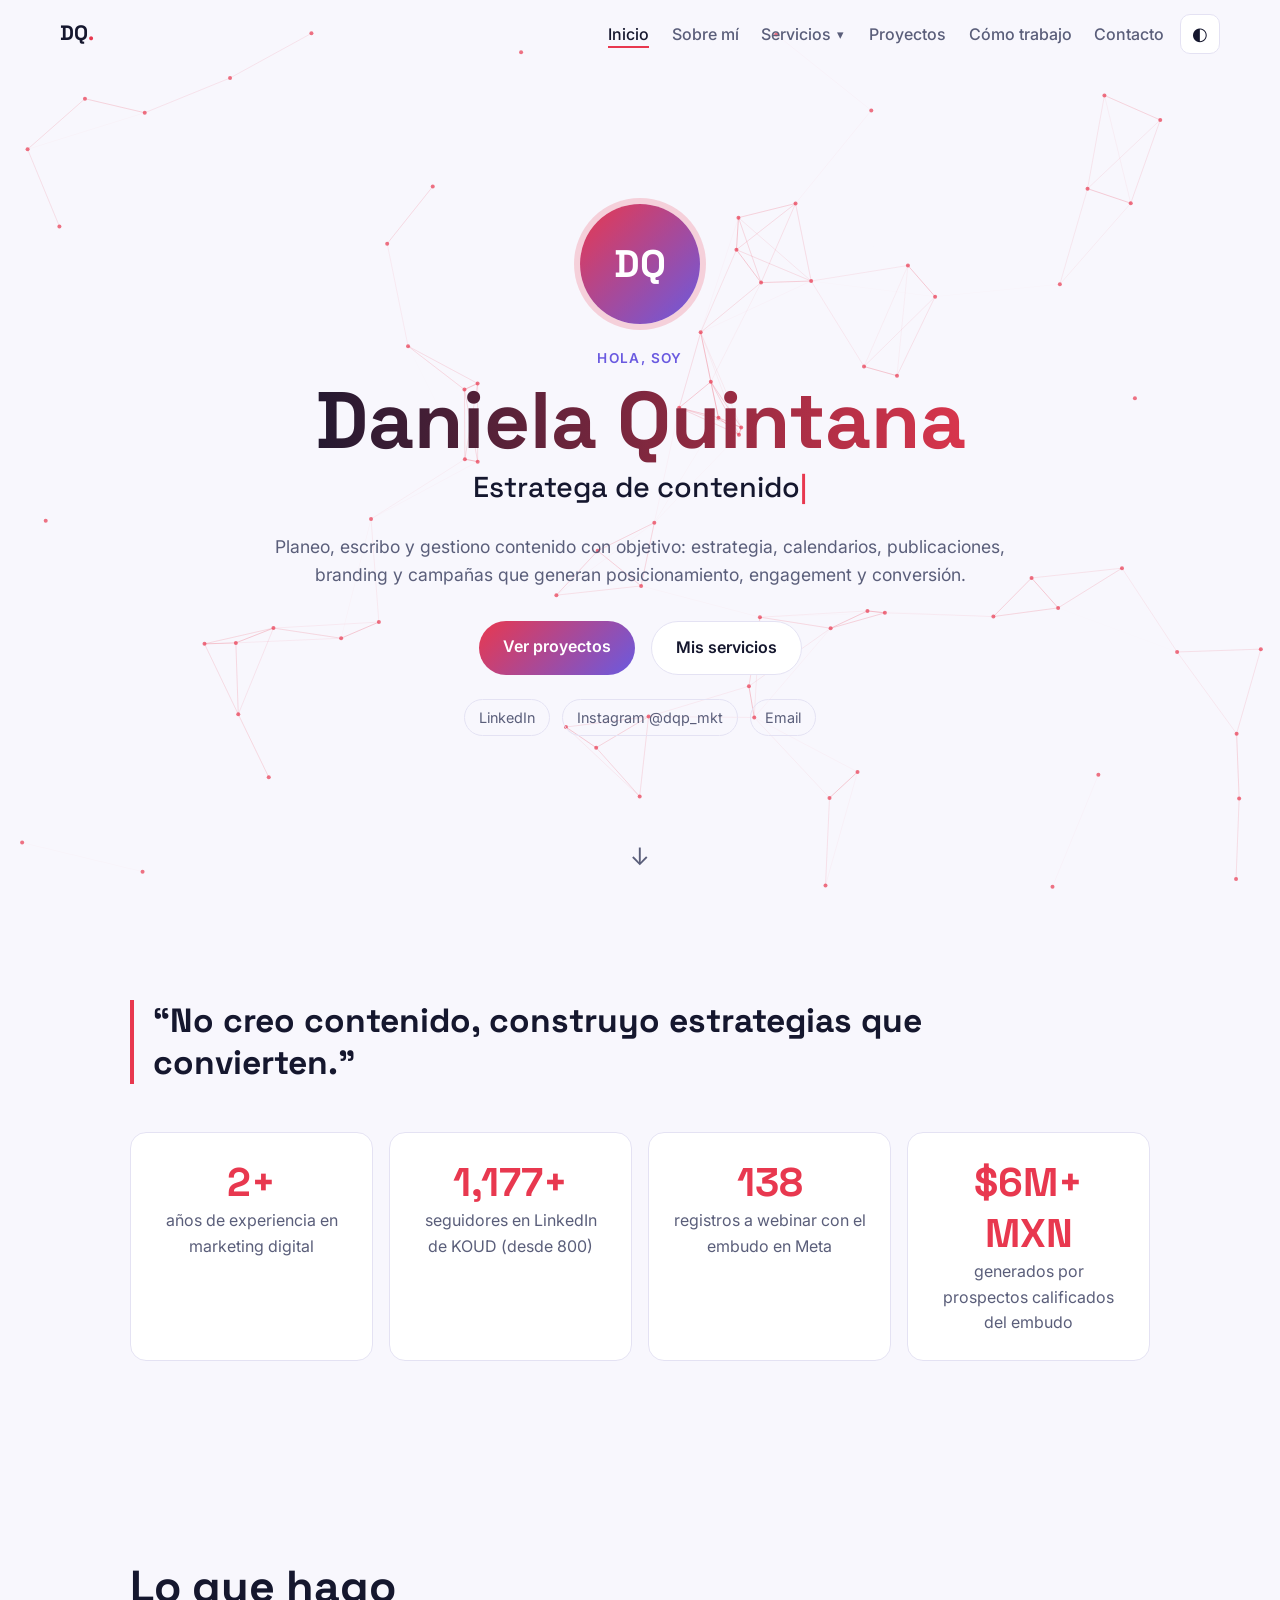
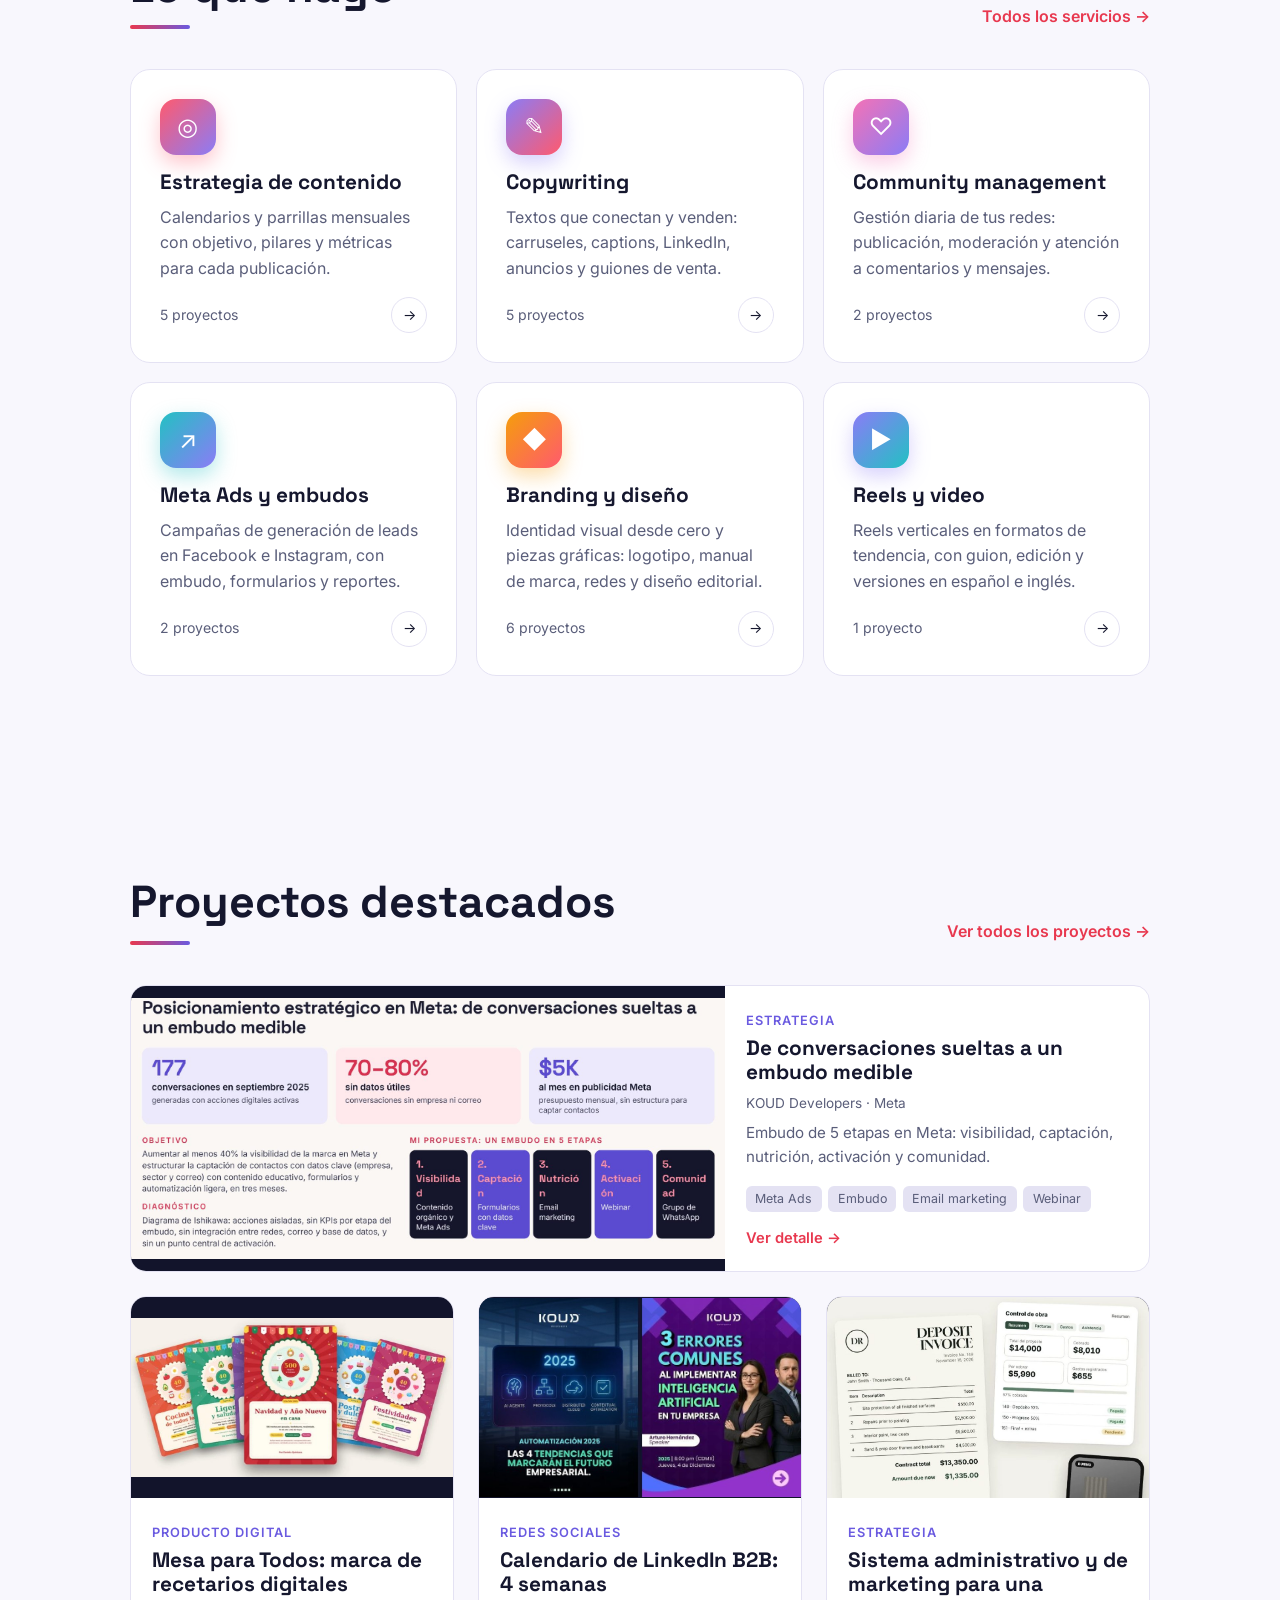
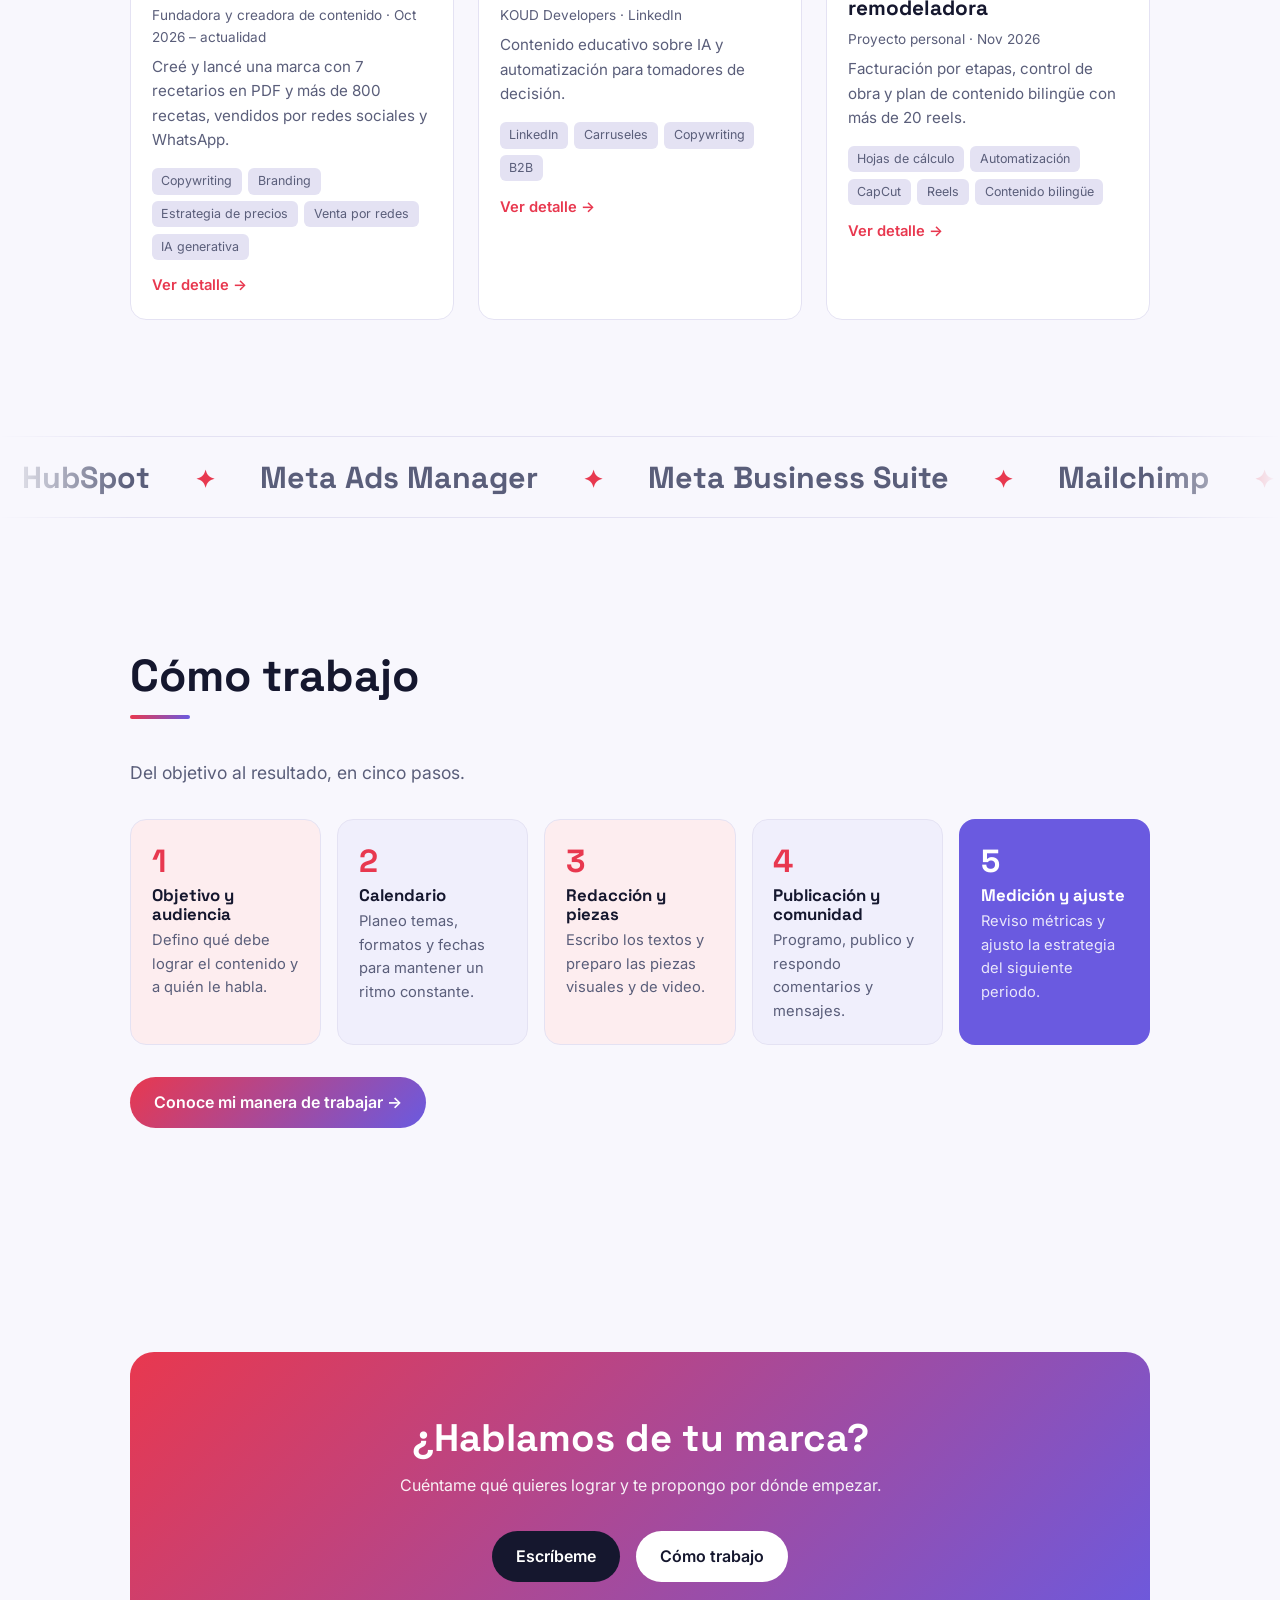
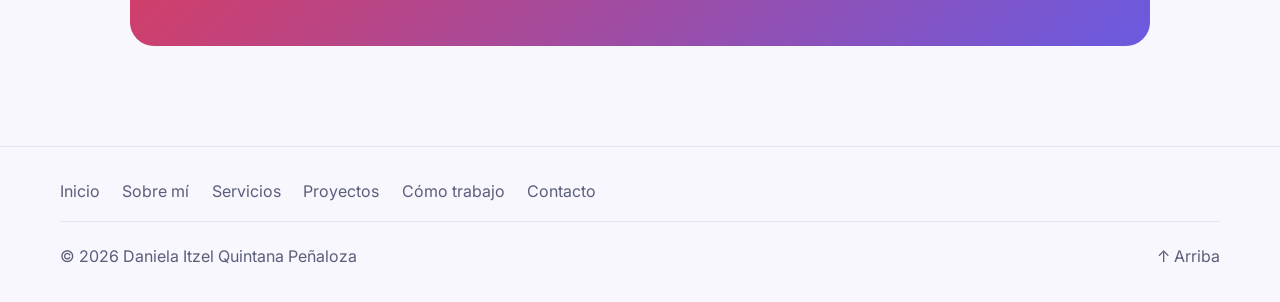
==== commit f6e35ef4: "Evitar que el navegador mezcle archivos viejos y nuevos (versionado de CSS/JS) Co-Authored-By: Claud" ====
--- a/index.html
+++ b/index.html
@@ -12,7 +12,7 @@
   <link rel="preconnect" href="https://fonts.googleapis.com">
   <link rel="preconnect" href="https://fonts.gstatic.com" crossorigin>
   <link href="https://fonts.googleapis.com/css2?family=Space+Grotesk:wght@500;700&family=Inter:wght@400;500;600&display=swap" rel="stylesheet">
-  <link rel="stylesheet" href="style.css">
+  <link rel="stylesheet" href="style.css?v=20261117-2">
 </head>
 <body>
   <div class="cursor-glow" aria-hidden="true"></div>
@@ -94,8 +94,8 @@
     <a href="#" class="arriba" aria-label="Volver arriba">↑ Arriba</a>
   </footer>
 
-  <script src="datos.js"></script>
-  <script src="comun.js"></script>
-  <script src="inicio.js"></script>
+  <script src="datos.js?v=20261117-2"></script>
+  <script src="comun.js?v=20261117-2"></script>
+  <script src="inicio.js?v=20261117-2"></script>
 </body>
 </html>
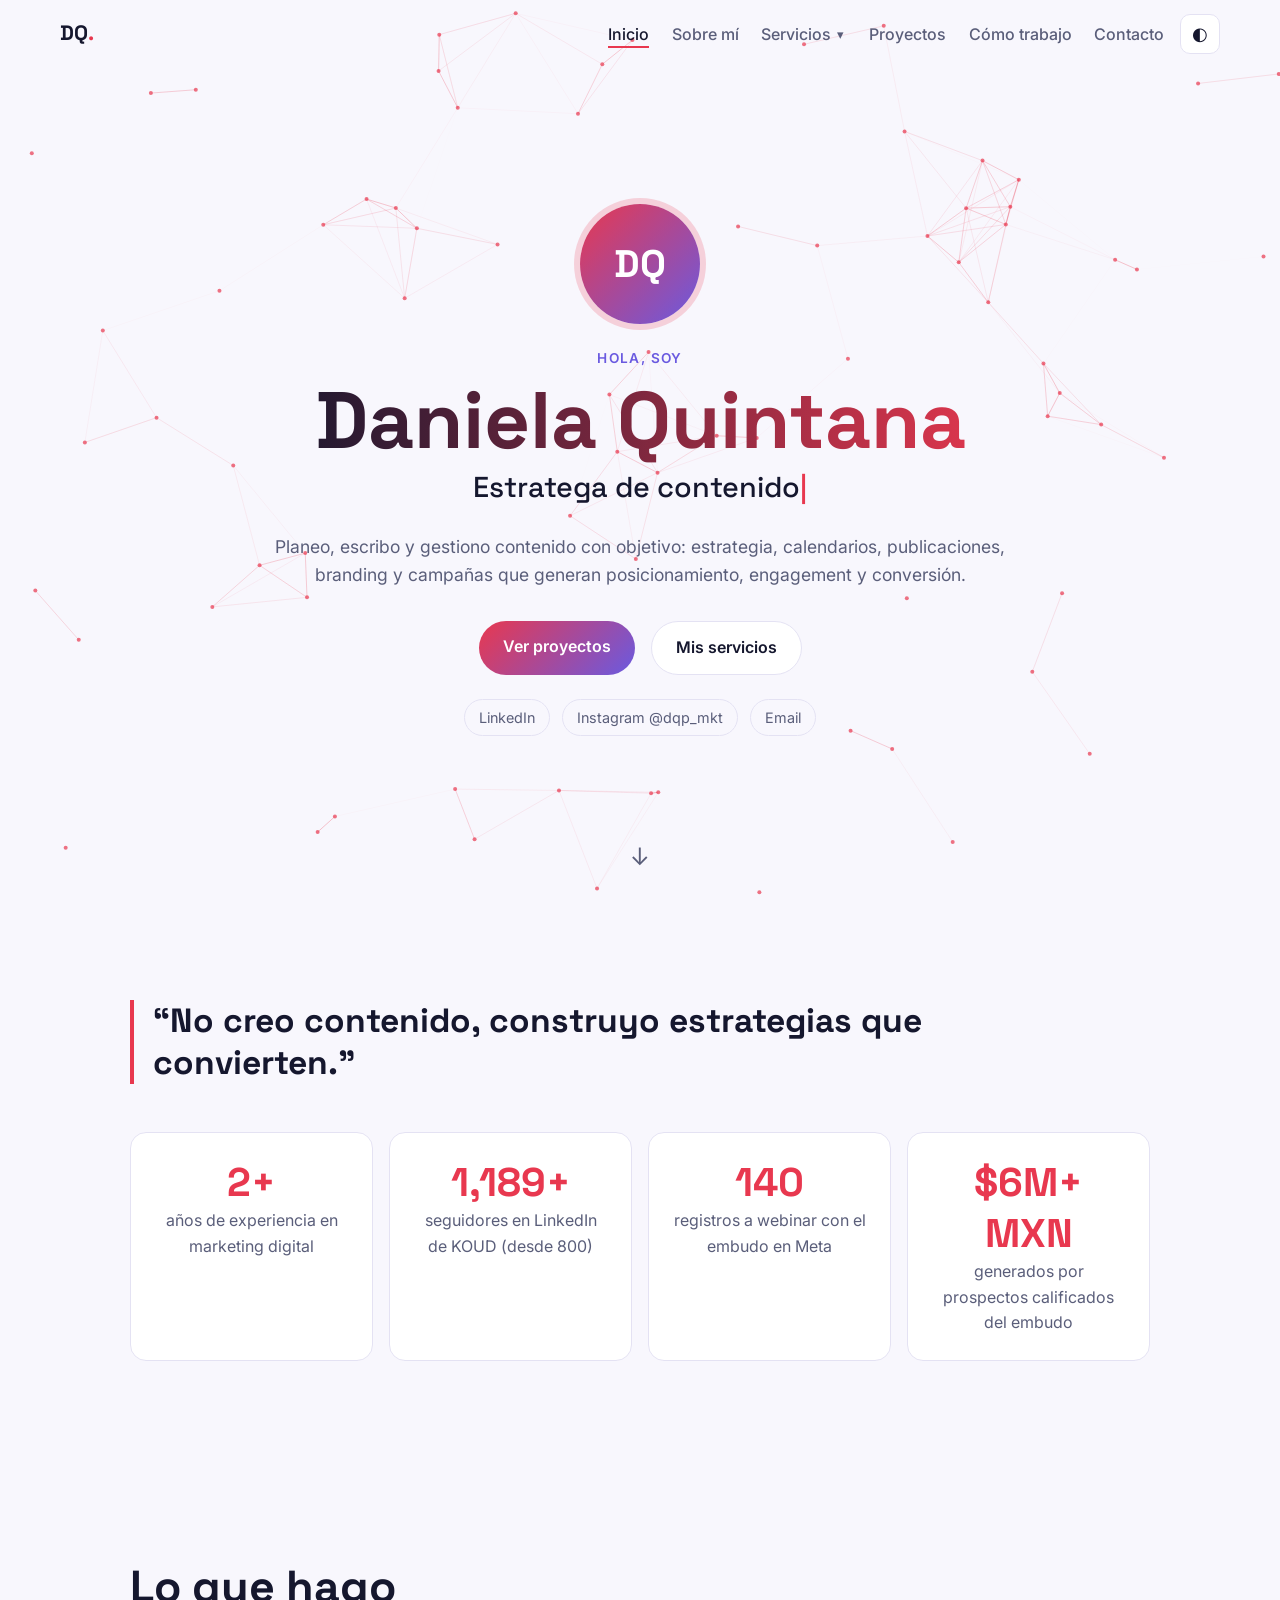
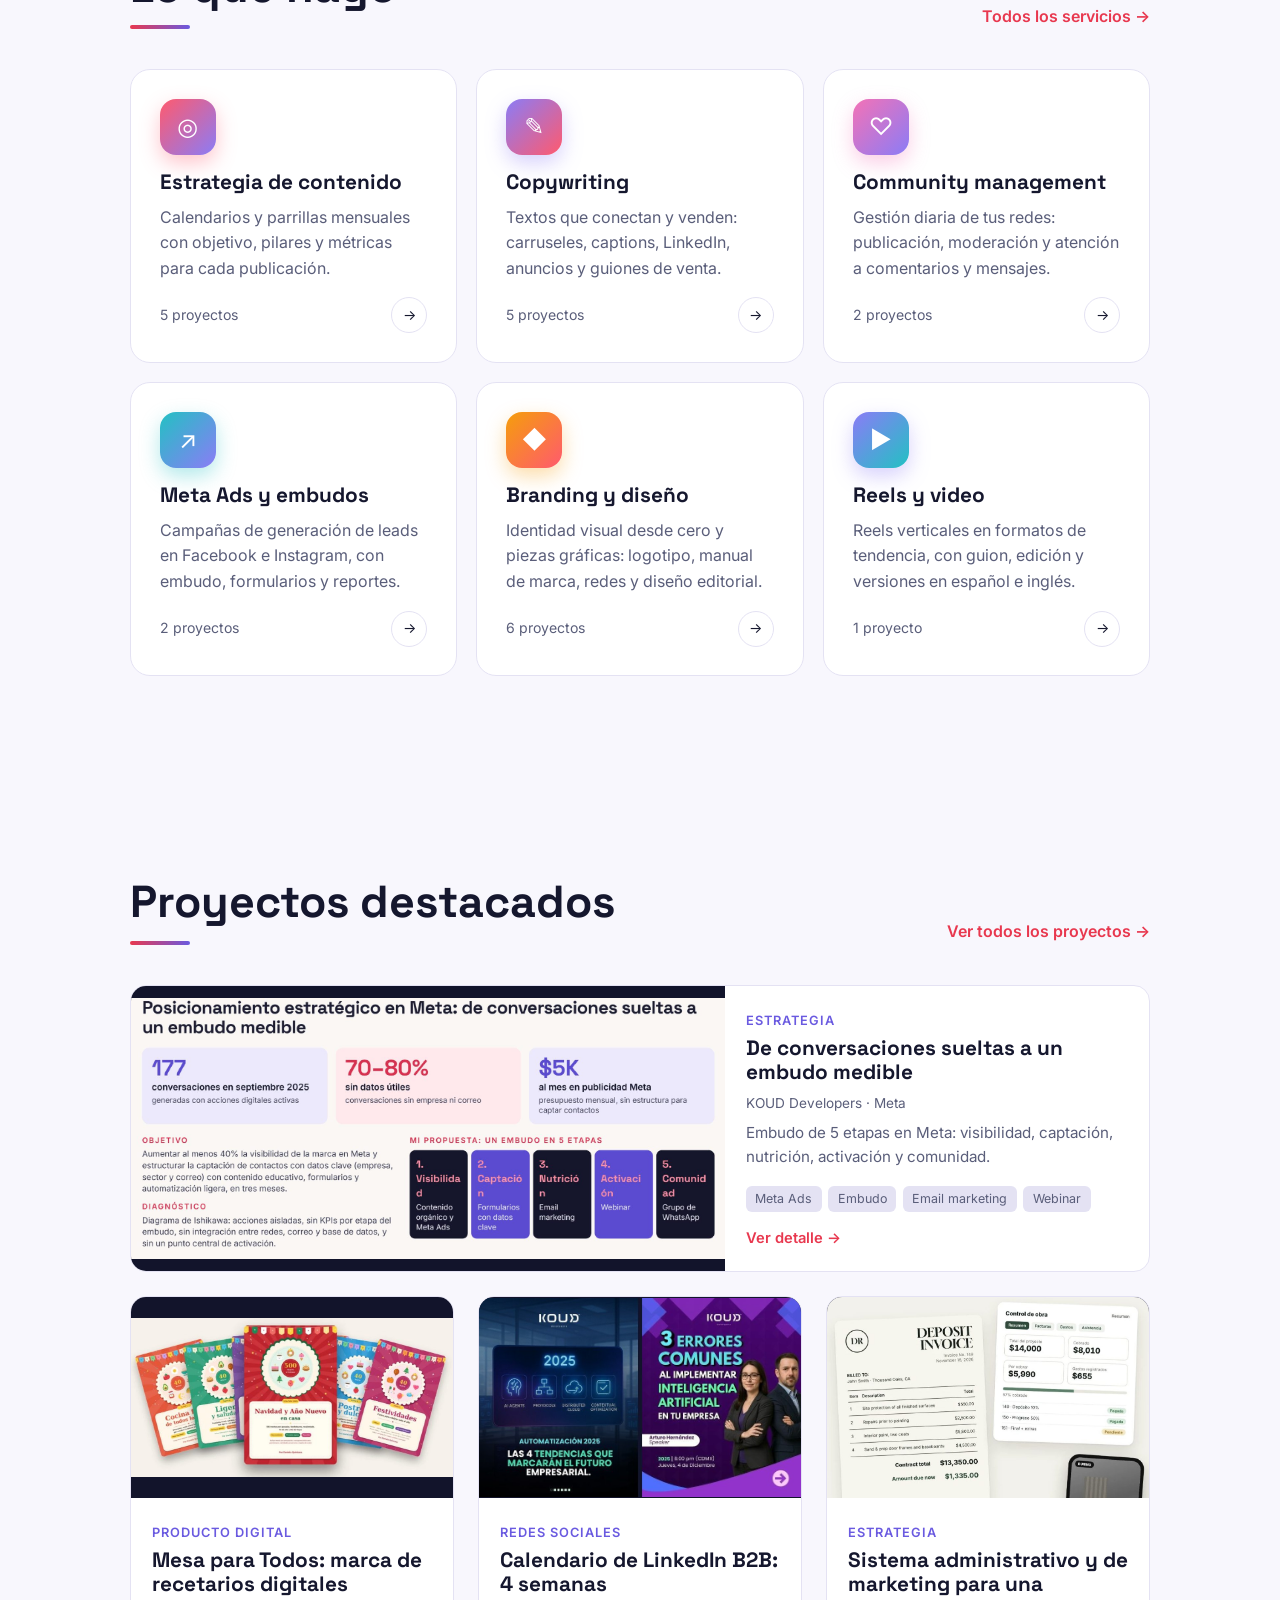
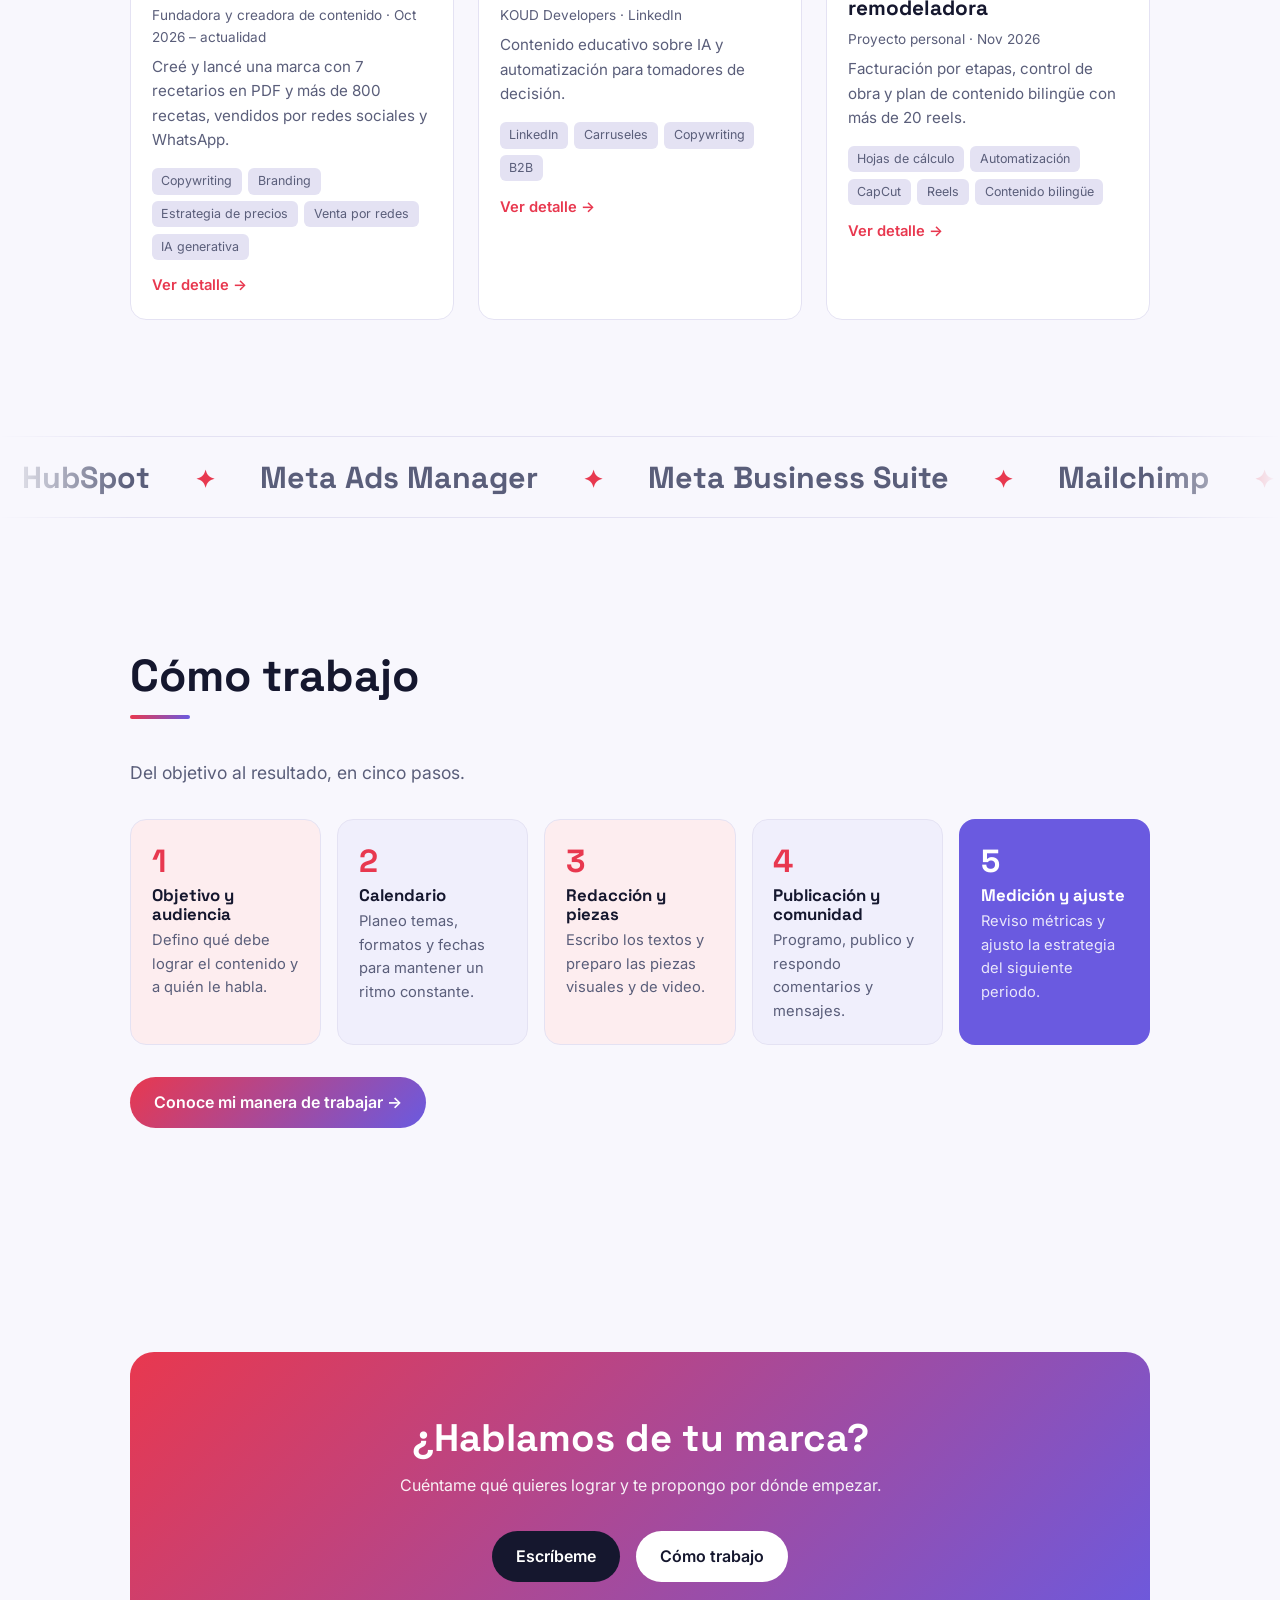
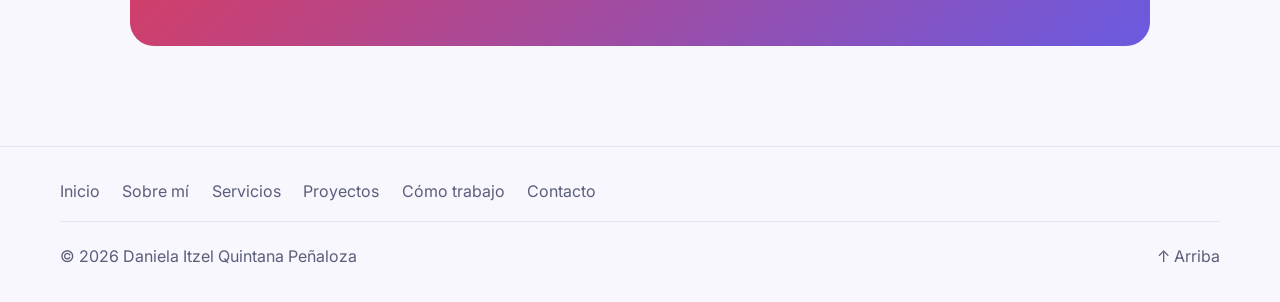
==== commit 57c369b2: "Nueva imagen de vista previa para compartir el enlace Co-Authored-By: Claude Opus 5.5 <noreply@anthr" ====
--- a/index.html
+++ b/index.html
@@ -7,7 +7,16 @@
   <meta name="description" content="Portfolio de Daniela Quintana: estrategia de contenido, community management, branding y Meta Ads.">
   <meta property="og:title" content="Daniela Quintana · Marketing y contenido">
   <meta property="og:description" content="Portfolio de Daniela Quintana: estrategia de contenido, community management, branding y Meta Ads.">
-  <meta property="og:image" content="img/koud-linkedin-mini.jpg">
+  <meta property="og:type" content="website">
+  <meta property="og:site_name" content="Daniela Quintana · Portfolio">
+  <meta property="og:locale" content="es_MX">
+  <meta property="og:url" content="https://dqp001.github.io/dqp/">
+  <meta property="og:image" content="https://dqp001.github.io/dqp/img/vista-previa.jpg">
+  <meta property="og:image:width" content="1200">
+  <meta property="og:image:height" content="630">
+  <meta property="og:image:alt" content="Daniela Quintana, marketing digital: estrategia de contenido, community management, Meta Ads y branding">
+  <meta name="twitter:card" content="summary_large_image">
+  <meta name="twitter:image" content="https://dqp001.github.io/dqp/img/vista-previa.jpg">
   <link rel="icon" href="data:image/svg+xml,<svg xmlns='http://www.w3.org/2000/svg' viewBox='0 0 100 100'><rect width='100' height='100' rx='30' fill='%23ff5a6e'/><text x='50' y='66' font-size='46' font-family='Arial' font-weight='700' text-anchor='middle' fill='white'>DQ</text></svg>">
   <link rel="preconnect" href="https://fonts.googleapis.com">
   <link rel="preconnect" href="https://fonts.gstatic.com" crossorigin>
